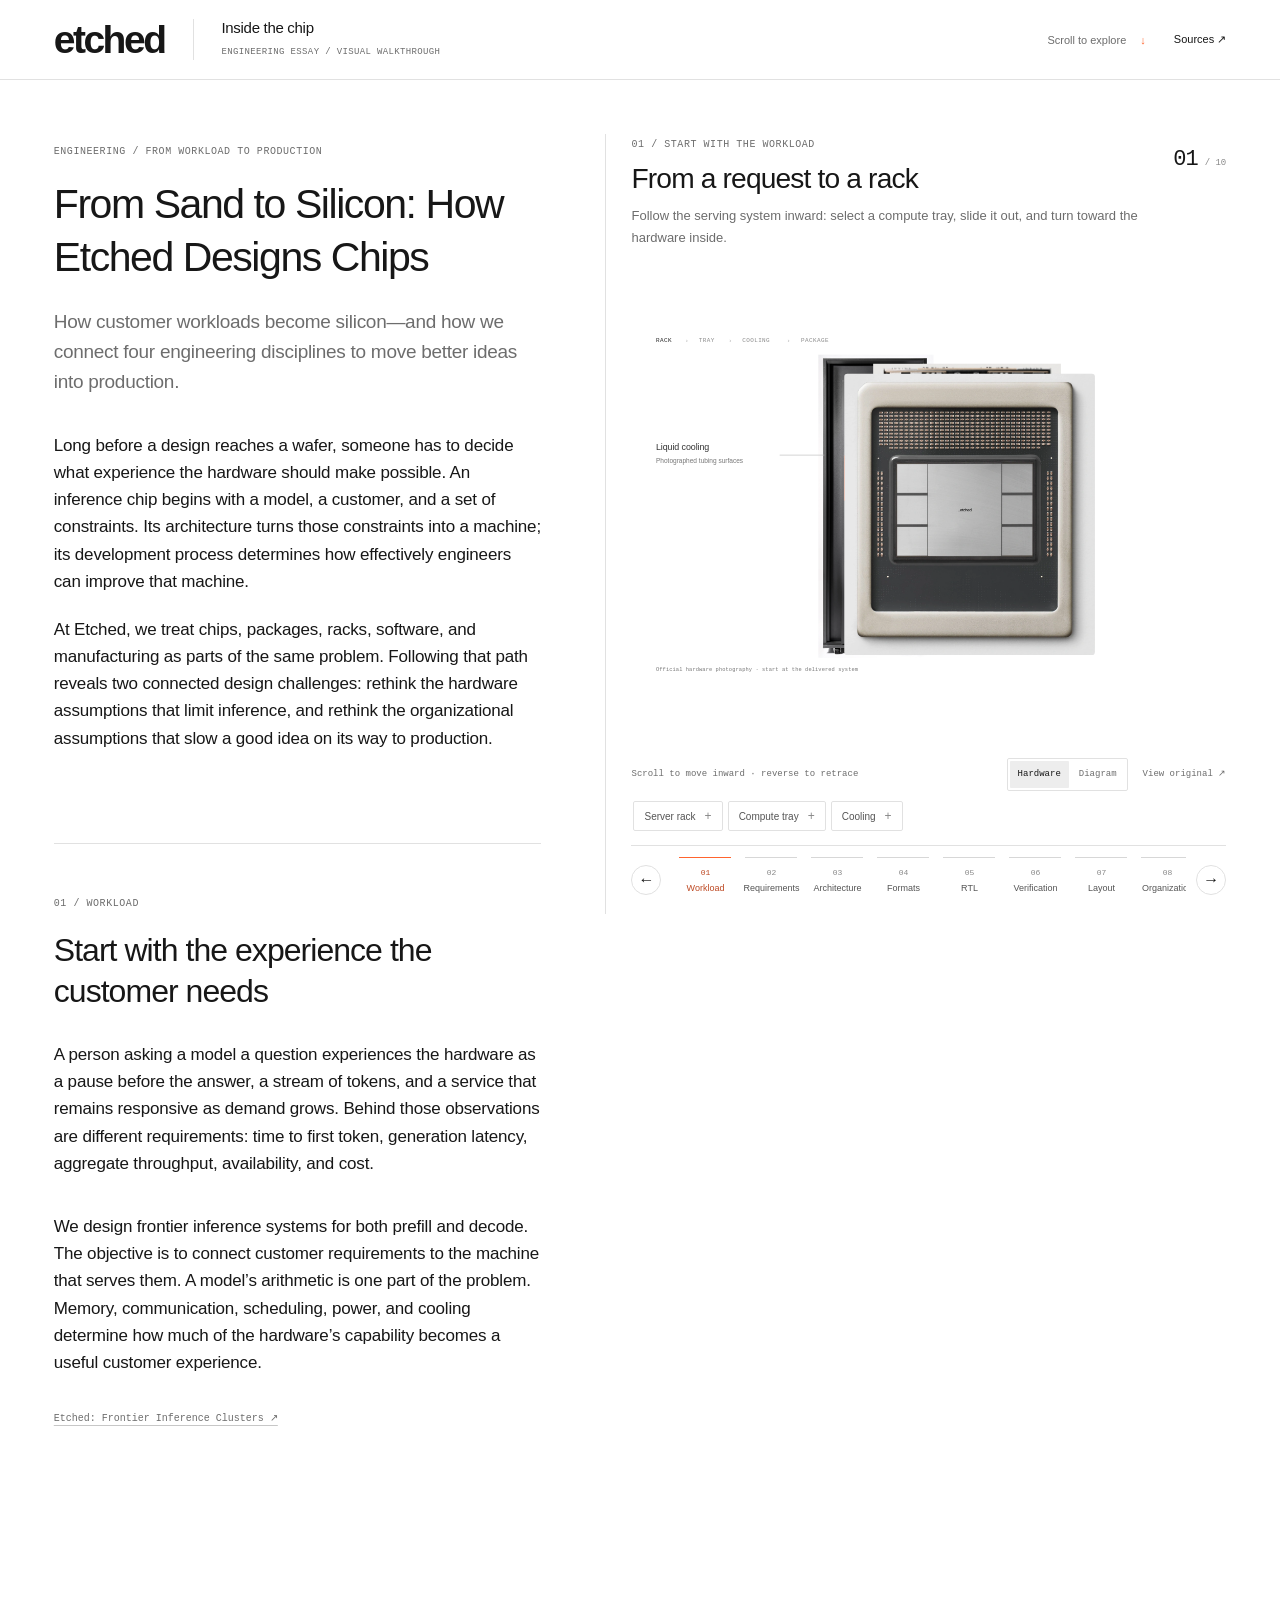
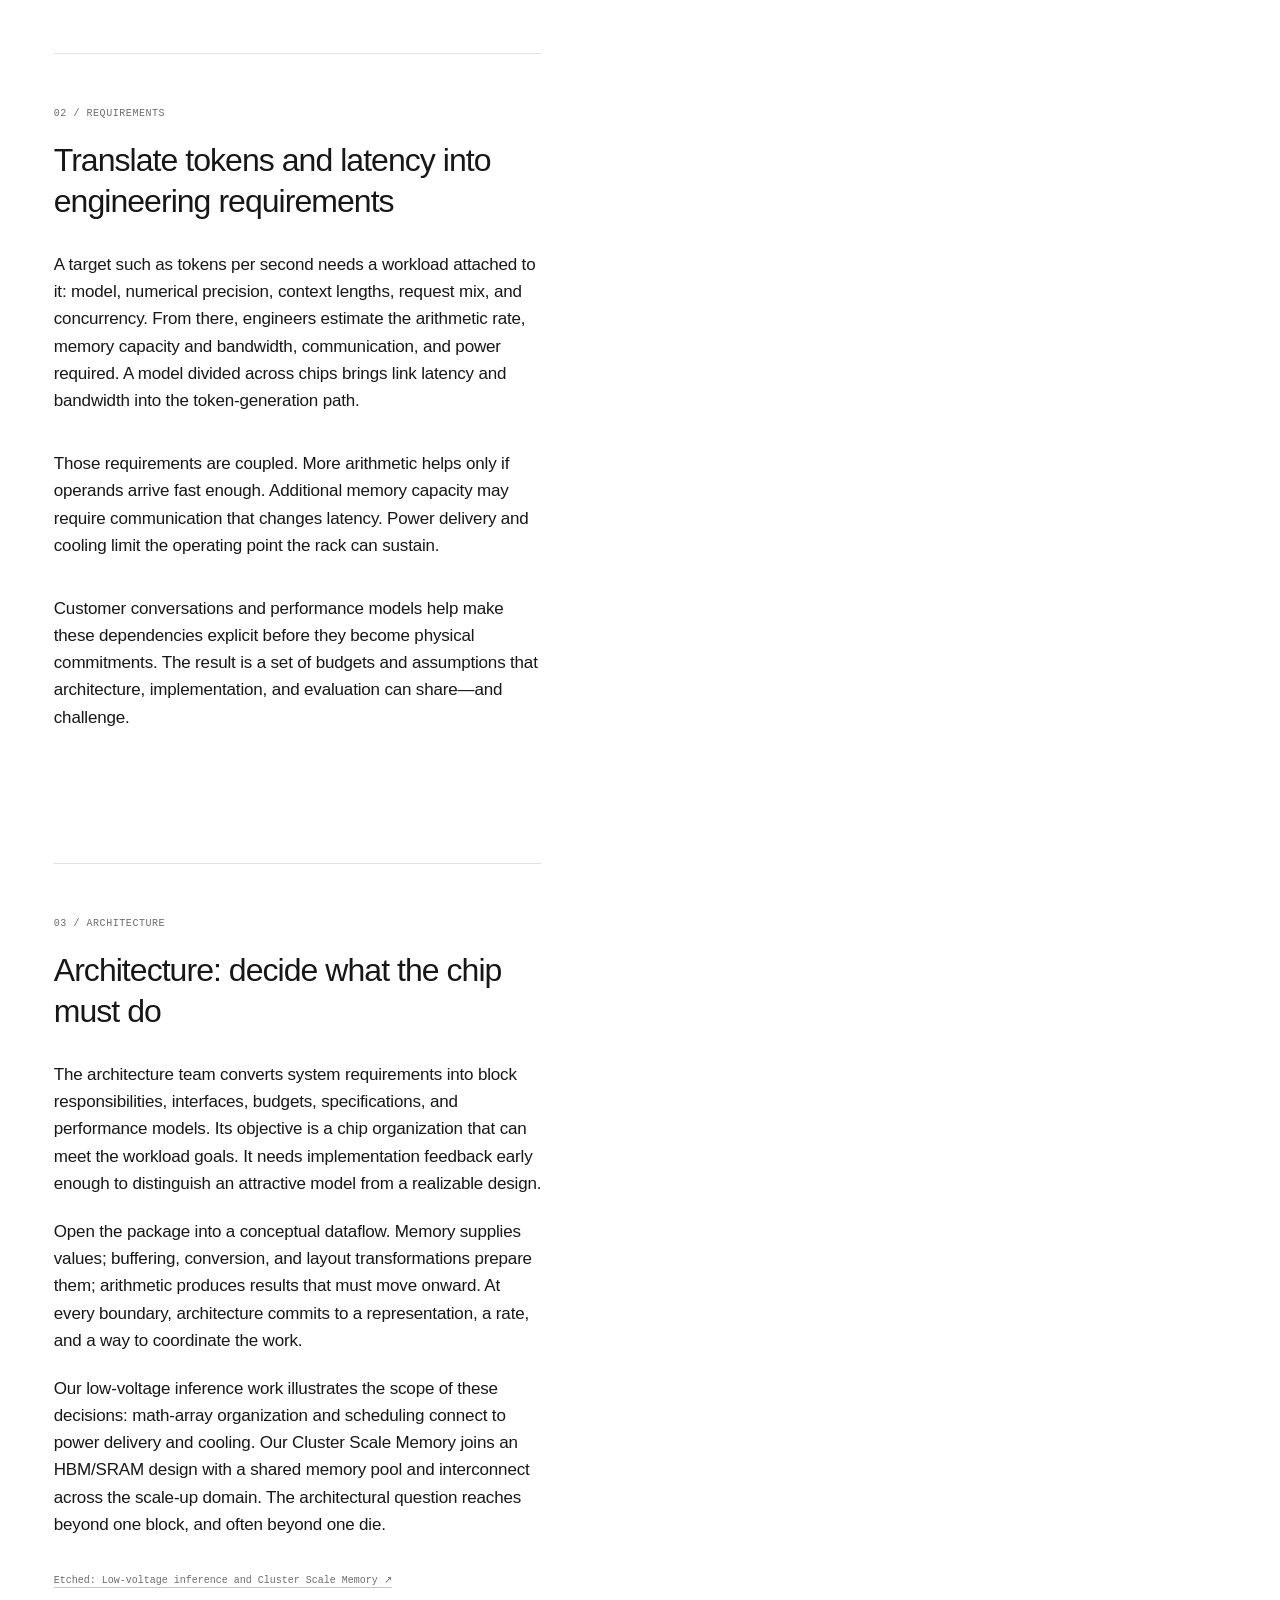
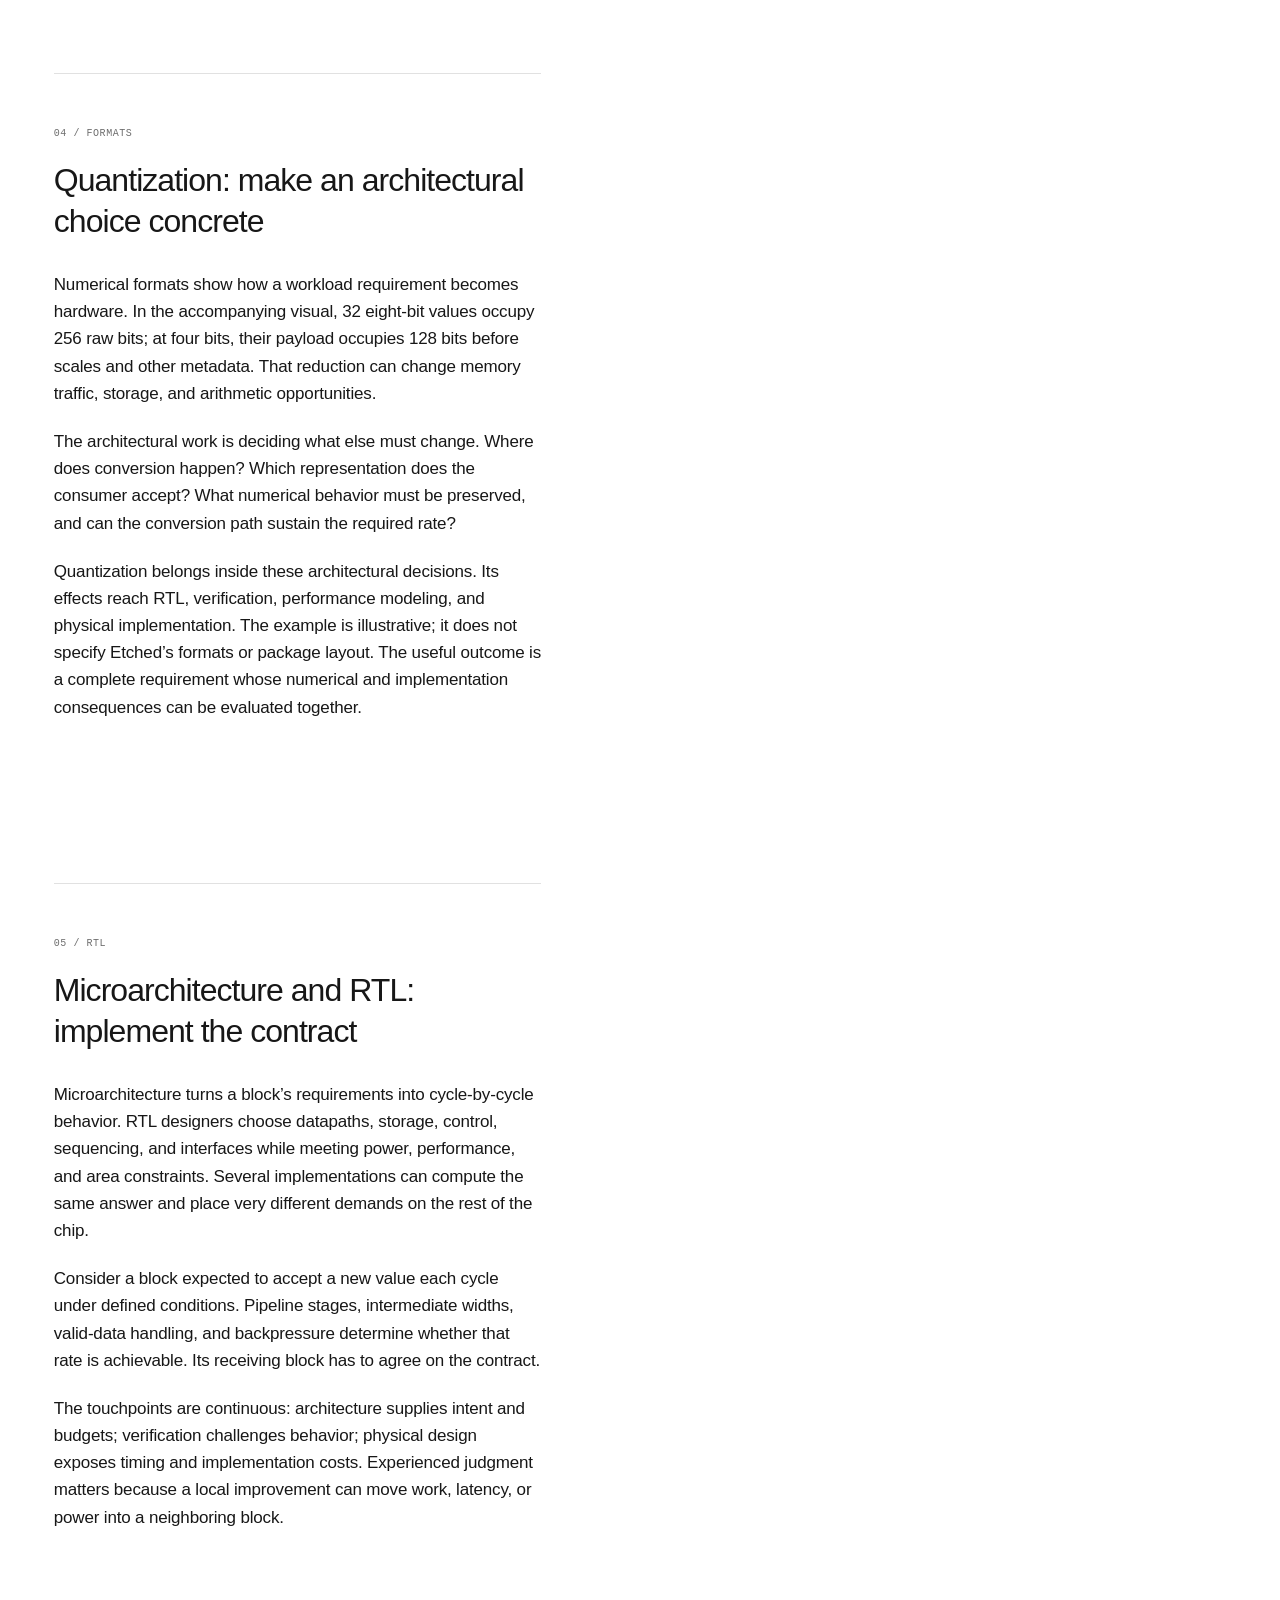
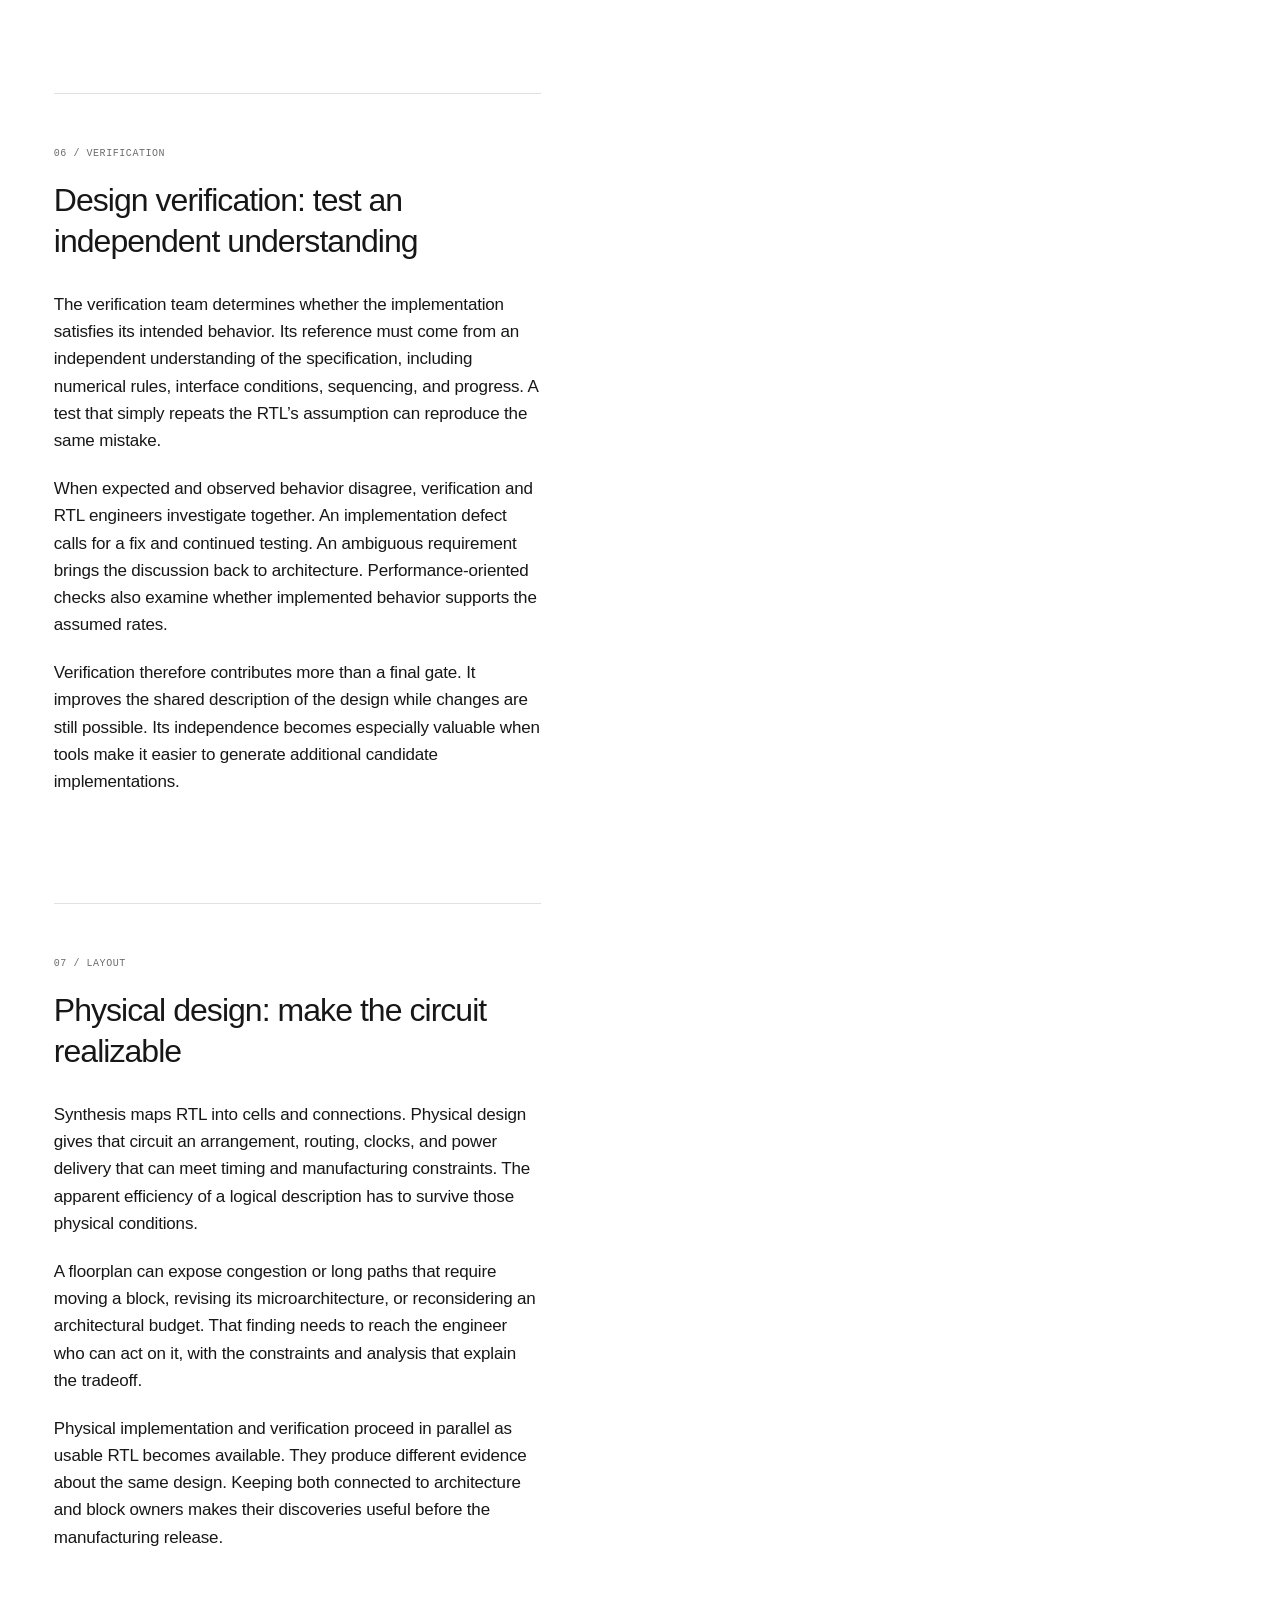
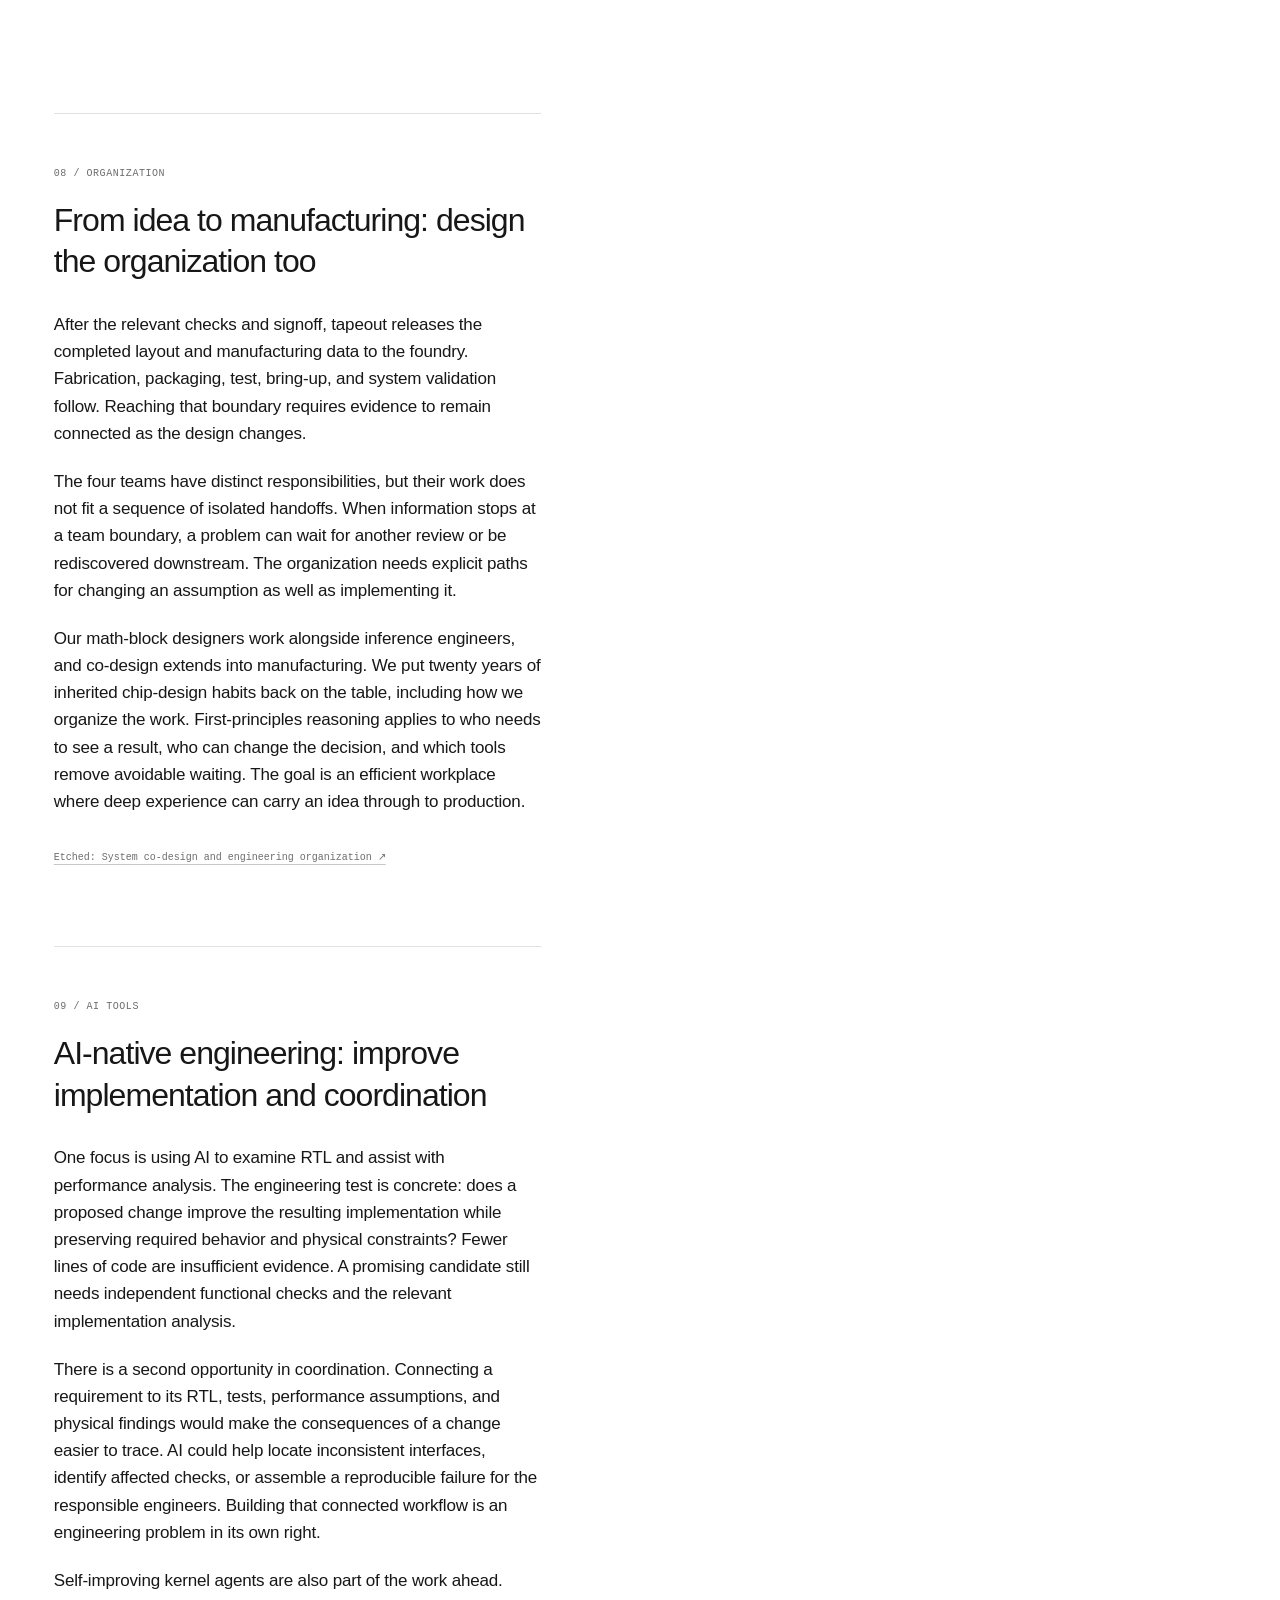
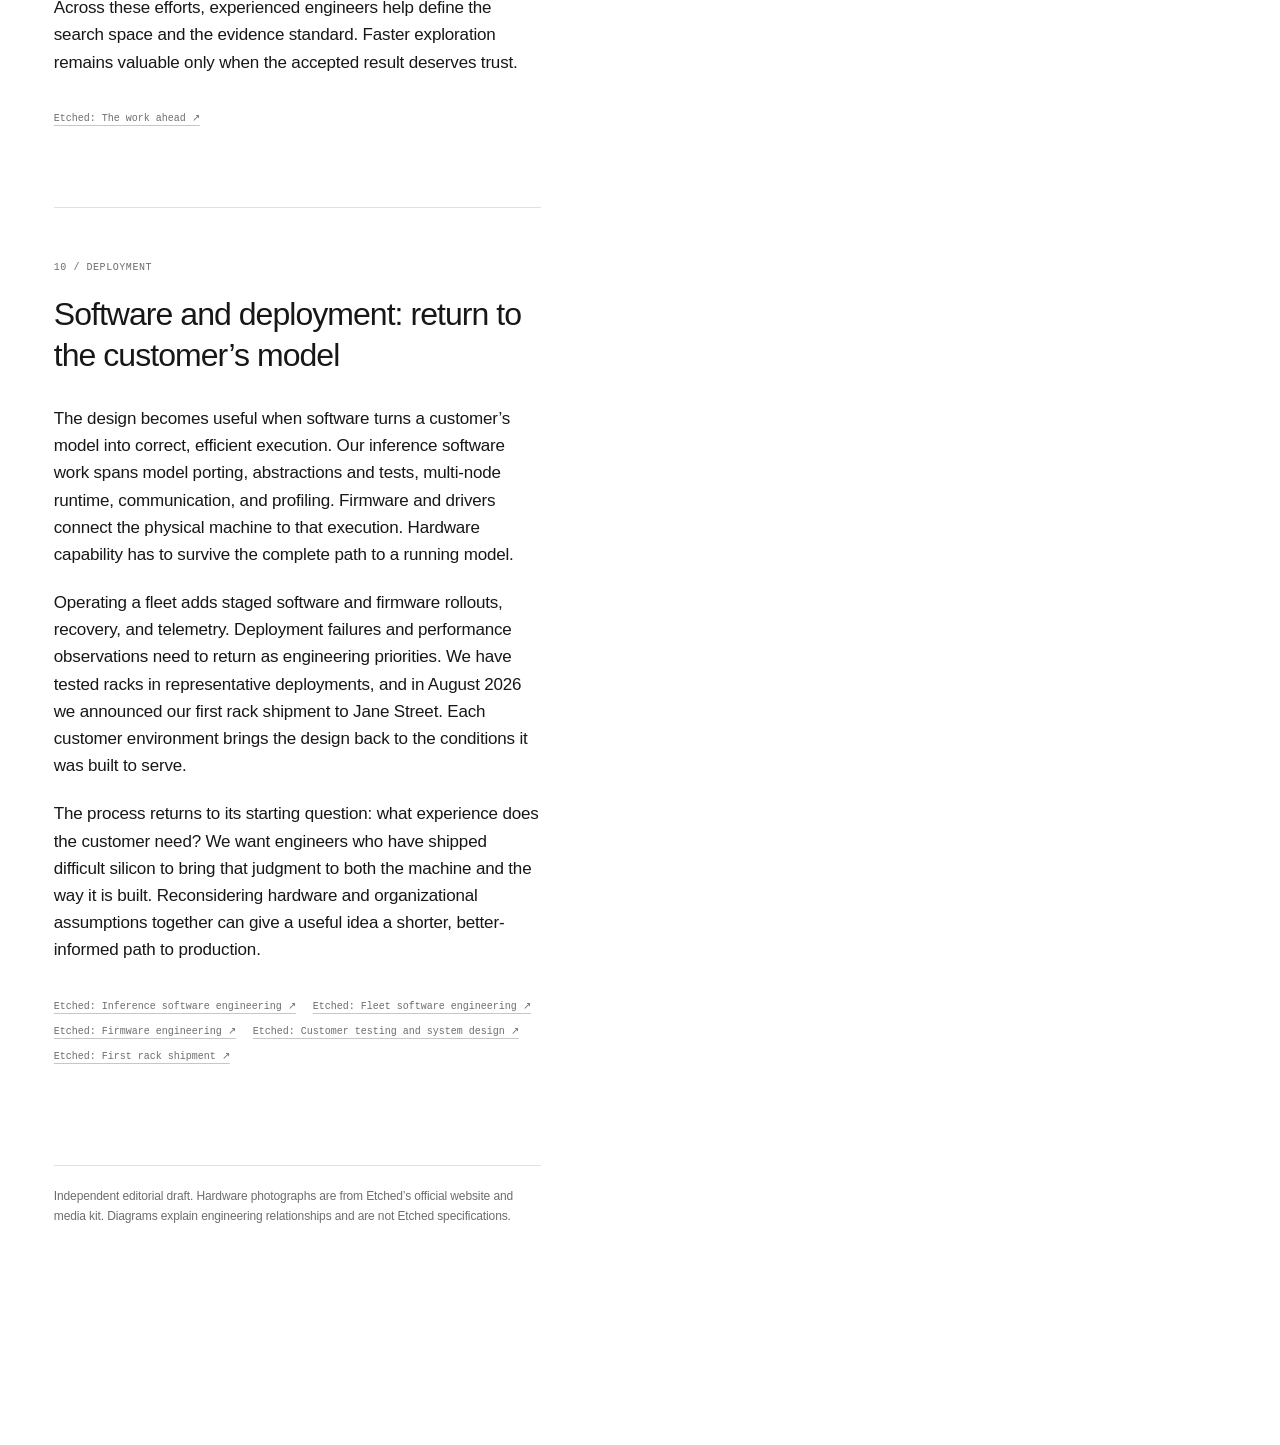
==== preview.html @ 6d656e2b "Launch From Sand to Silicon with larger hardware and a first-principles essay" ====
<!doctype html>
<html lang="en">
  <head>
    <meta charset="UTF-8" />
    <meta name="viewport" content="width=device-width, initial-scale=1" />
    <meta name="theme-color" content="#ffffff" />
    <meta name="description" content="From customer workloads to manufactured silicon and deployment: the engineering teams and AI-native organization behind Etched’s inference chips." />
    <title>From Sand to Silicon: How Etched Designs Chips</title>
    <link rel="canonical" href="https://howdymary.github.io/sand/" />
    <link rel="icon" href="data:image/svg+xml,%3Csvg xmlns='http://www.w3.org/2000/svg' viewBox='0 0 40 40'%3E%3Crect width='40' height='40' rx='8' fill='%23e95932'/%3E%3Cpath d='M10 13h20M10 20h14M10 27h20' stroke='%23fff' stroke-width='3'/%3E%3C/svg%3E" />
    <script>if ('scrollRestoration' in history) history.scrollRestoration = 'manual';</script>
    <style>
@layer reset, diagram, base, layout, components, responsive;
@layer reset {
  *, *::before, *::after { box-sizing:border-box; }
  body,h1,h2,h3,p,ol,dl,dd { margin:0; }
  button { font:inherit; color:inherit; cursor:pointer; -webkit-tap-highlight-color:transparent; }
  button:disabled { cursor:default; }
  [hidden] { display:none !important; }
}
@layer base {
  :root { --paper:#fff; --ink:#171717; --muted:#6d6d6d; --line:#e1e1e1; --orange:#ff642e; --header:80px; color-scheme:light; }
  html { scroll-behavior:smooth; scroll-padding-top:calc(var(--header) + 35px); }
  body { color:var(--ink); background:var(--paper); font-family:"Helvetica Neue",Helvetica,Arial,sans-serif; font-weight:400; -webkit-font-smoothing:antialiased; }
  a { color:inherit; text-underline-offset:4px; }
  :focus-visible { outline:2px solid var(--orange); outline-offset:4px; border-radius:2px; }
  .sr-only { position:absolute; width:1px; height:1px; padding:0; margin:-1px; overflow:hidden; clip:rect(0,0,0,0); white-space:nowrap; border:0; }
  .eyebrow { color:var(--muted); font:400 10px/1.6 ui-monospace,SFMono-Regular,Menlo,monospace; letter-spacing:.055em; text-transform:uppercase; }
  ::selection { background:#ffdfd3; }
}
@layer layout {
  .site-header { position:fixed; top:0; left:0; right:0; height:var(--header); z-index:50; display:flex; align-items:center; gap:29px; padding:0 4.2vw; border-bottom:1px solid var(--line); background:rgba(255,255,255,.98); }
  .wordmark { font-size:39px; font-weight:760; letter-spacing:-2.5px; line-height:1; text-decoration:none; }
  .wordmark span { color:var(--orange); }
  .site-title { padding-left:27px; border-left:1px solid var(--line); }
  .site-title h1 { font-size:15px; font-weight:400; letter-spacing:-.02em; margin-bottom:4px; }
  .site-title > span { color:var(--muted); font:9px/1.5 ui-monospace,SFMono-Regular,Menlo,monospace; letter-spacing:.04em; }
  .header-actions { margin-left:auto; display:flex; align-items:center; gap:28px; }
  .scroll-cue { color:var(--muted); font-size:11px; }
  .scroll-cue > span { color:var(--orange); margin-left:11px; }
  .journey-progress { position:fixed; left:0; right:0; top:calc(var(--header) - 1px); height:2px; z-index:55; pointer-events:none; }
  .journey-progress > span { display:block; height:100%; width:100%; transform:scaleX(0); transform-origin:left; background:var(--orange); }
  .essay-layout { display:grid; grid-template-columns:minmax(0,.88fr) minmax(0,1.12fr); align-items:start; gap:5vw; width:min(1600px,calc(100% - 8.4vw)); margin:calc(var(--header) + 54px) auto 0; }
  .essay-column { min-width:0; max-width:650px; padding-bottom:22vh; }
  .essay-intro { min-height:calc(85svh - var(--header)); padding:10px 0 70px; }
  .essay-title { font-size:41px; line-height:1.3; letter-spacing:-.035em; font-weight:400; margin:18px 0 22px; max-width:590px; }
  .essay-column p { font-size:17px; line-height:1.6; letter-spacing:-.01em; margin:0 0 21px; }
  .essay-intro p.essay-deck { color:var(--muted); font-size:19px; line-height:1.6; letter-spacing:-.015em; margin-bottom:34px; }
  .essay-section { min-height:90svh; padding:52px 0 80px; border-top:1px solid var(--line); scroll-margin-top:calc(var(--header) + 24px); }
  .essay-section h2 { font-size:32px; line-height:1.3; letter-spacing:-.03em; font-weight:400; margin:18px 0 28px; }
  .essay-section[data-essay-chapter="0"] p:not(:last-of-type), .essay-section[data-essay-chapter="1"] p:not(:last-of-type) { margin-bottom:clamp(24px,4svh,55px); }
  .essay-section p:last-of-type { margin-bottom:26px; }
  .essay-sources { display:flex; flex-wrap:wrap; align-items:center; gap:8px 17px; padding-top:8px; font:10px/1.7 ui-monospace,SFMono-Regular,Menlo,monospace; color:var(--muted); }
  .essay-sources a { text-decoration-color:#c7c7c7; }
  .essay-sources a:hover { color:var(--ink); }
  .visual-column { position:sticky; top:calc(var(--header) + 20px); align-self:start; min-width:0; height:calc(100svh - var(--header) - 40px); }
  .visual-explorer { position:relative; width:100%; height:100%; display:flex; flex-direction:column; min-height:0; border-left:1px solid var(--line); padding-left:25px; }
  .view-heading { flex:0 0 auto; padding:3px 0 0; display:flex; justify-content:space-between; align-items:flex-start; gap:20px; pointer-events:none; }
  .view-heading h2 { font-size:clamp(24px,2.2vw,32px); line-height:1.25; letter-spacing:-.03em; font-weight:400; margin:8px 0 9px; }
  .view-heading p { font-size:13px; line-height:1.7; color:var(--muted); max-width:520px; }
  .view-count { display:flex; align-items:baseline; gap:7px; padding-top:10px; font:9px ui-monospace,SFMono-Regular,Menlo,monospace; color:#8a8a8a; white-space:nowrap; }
  .view-count #view-number { font-size:22px; font-weight:400; color:var(--ink); letter-spacing:-.045em; }
  .visual-canvas-wrap { position:relative; flex:1 1 auto; min-height:0; padding-top:8px; }
  .scene-canvas { position:absolute; inset:7px 0 0; background:var(--paper) !important; }
  .scene-canvas > svg { display:block; height:100%; width:100%; }
  .scene-canvas .scene-topline,.scene-canvas .scene-footline { display:none; }
  .visual-toolbar { flex:0 0 auto; min-height:35px; display:flex; align-items:center; justify-content:space-between; flex-wrap:wrap; gap:6px 12px; padding:7px 0 0; color:var(--muted); font:9px/1.5 ui-monospace,SFMono-Regular,Menlo,monospace; }
  .visual-toolbar > span:first-child { flex:1 1 110px; }
  .toolbar-actions { display:flex; align-items:center; gap:15px; margin-left:auto; }
  .components-toggle { display:none; background:transparent; border:0; padding:4px 0; color:var(--muted); font:inherit; white-space:nowrap; }
  .concept-label { display:none; font-size:8px; letter-spacing:.04em; }
  .component-strip { flex:0 0 auto; display:flex; justify-content:flex-start; gap:5px; overflow-x:auto; padding:10px 2px 14px; scrollbar-width:thin; }
  .journey-footer { position:relative; flex:0 0 auto; height:69px; display:flex; align-items:center; gap:10px; border-top:1px solid var(--line); background:var(--paper); }
  .chapter-nav { display:flex; flex:1; overflow-x:auto; gap:0; padding:8px 1px; scrollbar-width:none; }
  .chapter-nav::-webkit-scrollbar { display:none; }
  .inspector { position:absolute; z-index:25; right:0; top:15px; width:min(280px,92%); max-height:calc(100% - 30px); overflow-y:auto; padding:19px 21px 24px; background:var(--paper); border:1px solid var(--line); border-radius:2px; box-shadow:0 12px 40px #0000000d; }
  .inspector-heading { display:flex; justify-content:space-between; align-items:flex-start; gap:12px; }
  .inspector h3 { font-size:24px; line-height:1.28; font-weight:400; letter-spacing:-.03em; margin:12px 0; }
  .inspector > p { color:#555; font-size:12px; line-height:1.8; }
  .inspector dl { margin-top:18px; }
  .inspector dt { color:var(--muted); font:400 9px/1.5 ui-monospace,SFMono-Regular,Menlo,monospace; text-transform:uppercase; letter-spacing:.05em; margin-top:14px; }
  .inspector dd { color:#555; font-size:11px; line-height:1.8; margin-top:5px; }
}
@layer components {
  .hardware-compact { display:none; }
  .skip-link { position:fixed; left:20px; top:-80px; z-index:100; padding:12px; background:var(--ink); color:white; }
  .skip-link:focus { top:12px; }
  .text-button { padding:8px 0; background:transparent; border:0; font-size:11px; }
  .photo-original { color:var(--muted); font:inherit; text-decoration:none; white-space:nowrap; }
  .photo-original:hover { color:var(--ink); text-decoration:underline; }
  .essay-column .essay-endnote { color:var(--muted); font-size:12px; line-height:1.7; margin-top:20px; padding-top:20px; border-top:1px solid var(--line); }
  .text-button:hover { color:var(--orange); }
  .motion-button,.fault-button { display:flex; align-items:center; gap:7px; background:transparent; border:0; padding:6px 0; font:inherit; }
  .motion-button { min-width:50px; }
  .motion-button:hover,.fault-button:hover { color:var(--orange); }
  .motion-button:disabled { opacity:.75; }
  .fault-button { color:#b44320; text-decoration:underline; text-underline-offset:4px; }
  .view-mode-switch { display:flex; align-items:stretch; padding:2px; gap:2px; border:1px solid var(--line); border-radius:2px; }
  .view-mode-switch button { min-height:27px; padding:4px 8px; color:var(--muted); border:0; border-radius:1px; background:transparent; font:inherit; white-space:nowrap; }
  .view-mode-switch button:hover { color:var(--ink); background:#f5f5f5; }
  .view-mode-switch button[aria-pressed=true] { color:var(--ink); background:#ededed; }
  .component-chip { flex:0 0 auto; background:transparent; border:1px solid var(--line); border-radius:2px; padding:7px 10px; font-size:10px; color:#555; display:flex; align-items:center; gap:9px; }
  .component-chip::after { content:'+'; color:#888; font-size:12px; }
  .component-chip:hover,.component-chip[aria-pressed=true] { border-color:var(--orange); color:#b44320; background:#fff7f3; }
  .view-arrow { display:grid; place-items:center; flex:0 0 29px; height:30px; background:transparent; border:1px solid var(--line); border-radius:50%; font-size:16px; line-height:1; }
  .view-arrow:disabled { opacity:.3; }
  .view-arrow:not(:disabled):hover { border-color:var(--orange); color:var(--orange); }
  .chapter-nav button { flex:1 0 66px; position:relative; padding:10px 3px 7px; min-height:48px; border:0; background:transparent; border-radius:2px; text-align:center; }
  .chapter-nav button::before { position:absolute; content:''; top:1px; left:7px; right:7px; height:1px; background:#d7d7d7; }
  .chapter-nav .nav-number { display:block; margin-bottom:6px; color:#888; font:8px/1 ui-monospace,SFMono-Regular,Menlo,monospace; }
  .chapter-nav .nav-label { display:block; color:#555; font-size:9px; line-height:1.3; white-space:nowrap; }
  .chapter-nav button[aria-current=step]::before { background:var(--orange); }
  .chapter-nav button[aria-current=step] .nav-number,.chapter-nav button[aria-current=step] .nav-label { color:#bd4822; }
  .chapter-nav button:hover { background:#f7f7f7; }
  .icon-button { background:transparent; border:0; width:30px; height:30px; padding:0; color:var(--muted); font-size:23px; line-height:1; }
  .component-tooltip { position:fixed; z-index:70; width:245px; padding:14px 16px; color:#fff; background:#202020; border:1px solid #333; border-radius:2px; box-shadow:0 5px 25px #00000012; pointer-events:none; }
  .component-tooltip strong { display:block; font-size:13px; font-weight:400; margin-bottom:6px; }
  .component-tooltip > span { display:block; font-size:11px; line-height:1.65; color:#ddd; }
  .component-tooltip small { display:block; margin-top:9px; font:8px/1.5 ui-monospace,SFMono-Regular,Menlo,monospace; text-transform:uppercase; color:#ffab8c; letter-spacing:.05em; }
  .sources-dialog { width:min(560px,calc(100vw - 32px)); max-height:80svh; padding:29px 31px; color:var(--ink); background:var(--paper); border:1px solid var(--line); border-radius:2px; }
  .sources-dialog::backdrop { background:#00000040; backdrop-filter:blur(4px); }
  .dialog-heading { display:flex; justify-content:space-between; gap:20px; }
  .dialog-heading h2 { font-size:29px; font-weight:400; letter-spacing:-.03em; margin:10px 0 18px; }
  .sources-dialog > p { color:var(--muted); font-size:14px; line-height:1.8; }
  .source-links { list-style:none; padding:20px 0 0; counter-reset:source; }
  .source-links li { counter-increment:source; border-bottom:1px solid var(--line); }
  .source-links a { display:flex; align-items:center; gap:14px; padding:13px 0; font-size:12px; line-height:1.7; text-decoration:none; }
  .source-links a::before { content:counter(source,decimal-leading-zero); color:var(--orange); font:9px ui-monospace,SFMono-Regular,Menlo,monospace; }
  .source-links a::after { content:'↗'; margin-left:auto; }
  .no-script { padding:20px; background:var(--paper); border:1px solid var(--line); text-align:center; }
}
@layer responsive {
  @media (min-width:1700px) { .essay-layout { gap:90px; } }
  @media (max-width:1100px) and (min-width:901px) { .essay-layout { gap:30px; } .visual-explorer { padding-left:18px; } .essay-title { font-size:37px; } .essay-column p { font-size:16px; } .toolbar-actions { gap:10px; } }
  @media (max-width:900px) {
    .hardware-wide { display:none; }
    .hardware-compact { display:block; }
    :root { --header:64px; --mobile-visual:48svh; }
    html { scroll-padding-top:calc(var(--header) + 24px); scroll-padding-bottom:calc(var(--mobile-visual) + env(safe-area-inset-bottom,0px) + 24px); }
    .site-header { padding:0 22px; gap:18px; }
    .wordmark { font-size:31px; }
    .site-title { padding-left:18px; }
    .site-title h1 { font-size:13px; margin-bottom:3px; }
    .site-title > span { font-size:7px; letter-spacing:.01em; }
    .header-actions { gap:0; }
    .scroll-cue { display:none; }
    .text-button { font-size:10px; }
    .essay-layout { display:flex; flex-direction:column; width:100%; margin:var(--header) auto 0; gap:0; }
    .visual-column { position:fixed; top:auto; bottom:0; left:0; right:0; z-index:30; width:100%; height:calc(var(--mobile-visual) + env(safe-area-inset-bottom,0px)); padding-bottom:env(safe-area-inset-bottom,0px); background:var(--paper); border-top:1px solid var(--line); }
    .visual-explorer { border-left:0; padding:6px 16px 0; }
    .view-heading { padding:0; gap:12px; }
    .view-heading .eyebrow { display:none; }
    .eyebrow { font-size:9px; }
    .view-heading h2 { font-size:16px; line-height:1.2; margin:0 0 3px; }
    .view-heading p { display:none; }
    .view-count { padding-top:2px; font-size:8px; gap:6px; }
    .view-count #view-number { font-size:15px; }
    .visual-canvas-wrap { padding-top:0; }
    .scene-canvas { inset:0 -4px; }
    .scene-canvas > svg { width:100%; height:100%; }
    .visual-toolbar { min-height:25px; font-size:8px; gap:5px; padding-top:0; }
    .visual-toolbar > span:first-child { display:none; }
    .toolbar-actions { gap:10px; width:100%; justify-content:flex-end; }
    .components-toggle { display:block; margin-right:auto; }
    .view-mode-switch button { min-height:23px; padding:3px 7px; }
    .component-strip { display:none; padding:4px 1px 6px; }
    .components-open .component-strip { display:flex; }
    .component-chip { min-height:25px; padding:4px 8px; font-size:9px; }
    .journey-footer { height:30px; gap:8px; }
    .view-arrow { flex-basis:27px; height:28px; font-size:15px; }
    .chapter-nav { padding:5px 1px; }
    .chapter-nav button { flex:1 0 70px; min-height:24px; padding:4px 2px; }
    .chapter-nav .nav-label { font-size:8px; }
    .chapter-nav .nav-number { display:none; }
    .essay-column { max-width:680px; width:100%; margin:auto; padding:36px 28px calc(var(--mobile-visual) + env(safe-area-inset-bottom,0px) + 70px); }
    .essay-intro { min-height:58svh; padding:0 0 52px; }
    .essay-title { font-size:36px; line-height:1.25; margin:16px 0 22px; }
    .essay-intro p.essay-deck { font-size:18px; margin-bottom:28px; }
    .essay-column p { font-size:16px; line-height:1.7; }
    .essay-section { min-height:58svh; padding:39px 0 50px; scroll-margin-top:calc(var(--header) + 24px); }
    .essay-section h2 { font-size:29px; margin:14px 0 23px; }
    .inspector { top:0; right:0; width:min(280px,100%); max-height:100%; padding:13px 17px 18px; box-shadow:0 5px 25px #00000016; }
    .inspector h3 { font-size:20px; margin:8px 0; }
    .inspector > p { font-size:11px; line-height:1.7; }
    .inspector dl { display:grid; grid-template-columns:52px 1fr; gap:7px 11px; margin-top:12px; }
    .inspector dt,.inspector dd { margin:0; }
    .inspector dd { font-size:10px; }
    .component-tooltip { display:none !important; }
  }
  @media (max-width:420px) {
    .site-header { padding:0 16px; gap:14px; }
    .site-title { padding-left:14px; }
    .site-title > span { display:none; }
    .site-title h1 { margin:0; font-size:12px; }
    .visual-explorer { padding-left:16px; padding-right:16px; }
    .visual-toolbar > span:first-child { flex-basis:95px; font-size:7px; }
    .toolbar-actions { gap:7px; }
    .essay-column { padding-left:22px; padding-right:22px; }
    .essay-title { font-size:33px; }
    .essay-section h2 { font-size:27px; }
  }
  @media (max-height:650px) and (min-width:901px) {
    .essay-layout { margin-top:calc(var(--header) + 24px); }
    .view-heading h2 { font-size:24px; margin:5px 0; }
    .view-heading p { font-size:11px; }
    .component-strip { padding:5px 0 8px; }
    .component-chip { font-size:9px; padding:5px 8px; }
    .journey-footer { height:58px; }
    :root { --header:65px; }
  }
  @media (max-height:600px) and (max-width:900px) {
    :root { --mobile-visual:46svh; }
    .visual-explorer { padding-top:6px; }
    .view-heading { position:absolute; top:6px; left:16px; right:16px; z-index:2; }
    .view-heading h2 { font-size:16px; margin:0; }
    .view-heading .eyebrow { display:none; }
    .view-count { padding-top:0; }
    .view-count #view-number { font-size:16px; }
    .component-strip { padding:2px 1px 4px; }
    .component-chip { min-height:23px; padding:3px 7px; font-size:8px; }
    .journey-footer { height:30px; }
    .view-arrow { height:24px; flex-basis:24px; }
    .chapter-nav button { min-height:24px; padding:4px 2px; }
    .chapter-nav .nav-number { display:none; }
    .visual-toolbar { min-height:25px; }
    .visual-toolbar > span:first-child { display:none; }
  }
  @media (prefers-reduced-motion:reduce) { html { scroll-behavior:auto; } *,*::before,*::after { animation-duration:.001ms !important; animation-iteration-count:1 !important; transition-duration:.001ms !important; } }
}

@layer diagram {
.scene-host { width: 100%; position: relative; overflow: hidden; background: #ffffff; isolation: isolate; }
.etched-scene { display: block; width: 100%; height: 100%; max-height: 100%; font-family: var(--font-sans, 'Helvetica Neue', Helvetica, Arial, sans-serif); color: #272727; -webkit-tap-highlight-color: transparent; }
.etched-scene text { fill: #272727; user-select: none; }
.scene-layer { opacity: 0; pointer-events: none; transform: translateY(10px) scale(.975); transform-origin: 50% 50%; transition: opacity 420ms ease, transform 650ms cubic-bezier(.22,.65,.25,1); }
.scene-layer.is-active { opacity: 1; pointer-events: auto; transform: translateY(0) scale(1); }
.scene-layer.is-leaving { transform: scale(1.12); }
.scene-layer.is-arriving { animation: scene-arrive-in 650ms cubic-bezier(.22,.65,.25,1) both; }
.scene-zooming-out .scene-layer.is-leaving { transform: scale(.9); }
.scene-zooming-out .scene-layer.is-arriving { animation-name: scene-arrive-out; }
.scene-camera { transform: translateY(var(--scene-pan, 0px)) scale(var(--scene-zoom, 1)); transform-origin: 50% 50%; transition: transform 90ms linear; }
.scene-mono { font-family: var(--font-mono, 'IBM Plex Mono', 'SFMono-Regular', Consolas, monospace); letter-spacing: .045em; }
.scene-eyebrow { font-size: 15px; fill: #6e6e6e !important; font-weight: 500; letter-spacing: .12em; }
.scene-subtitle { font-size: 23px; font-weight: 450; letter-spacing: -.025em; }
.scene-caption { font-size: 11px; fill: #777777 !important; letter-spacing: .04em; }
.scene-footline .scene-caption { font-size: 10.3px; }
.scene-large-label { font-size: 23px; font-weight: 500; letter-spacing: -.035em; }
.scene-body-label { font-size: 17px; fill: #6b6b6b !important; letter-spacing: -.015em; }
.scene-block-label { font-size: 15px; font-weight: 550; letter-spacing: .025em; }
.scene-label { font-size: 20px; }
.scene-muted { fill: #707070 !important; font-size: 14px; }
.scene-accent-label { fill: #d65430 !important; font-size: 14px; font-weight: 600; }
.scene-hairline, .scene-corner { fill: none; stroke: #cacaca; stroke-width: 1; }
.scene-ground { fill: #dedede; opacity: .55; }
.scene-component { cursor: pointer; outline: none; }
.scene-component > rect, .scene-component > path, .scene-component > circle, .scene-component > g { transition: filter 180ms ease, stroke 180ms ease, fill 180ms ease; }
.scene-component.is-hovered, .scene-component:focus-visible { filter: drop-shadow(0 0 7px rgb(233 89 50 / .2)); }
.scene-component:focus-visible > rect:first-child, .scene-component:focus-visible > path:first-child, .scene-component:focus-visible > circle:first-child { stroke: #d34d28; stroke-width: 3; stroke-dasharray: 5 4; }
.scene-component.is-selected { filter: drop-shadow(0 0 6px rgb(233 89 50 / .24)); }
.scene-component.is-selected .scene-inspect-dot { fill: #ff642e; stroke: #ff642e; }
.scene-component.is-selected .scene-inspect-plus { stroke: #fff; }
.scene-inspect-dot { fill: #ffffff; stroke: #979797; stroke-width: 1.3; }
.scene-inspect-plus { fill: none; stroke: #6e6e6e; stroke-width: 1.4; }
.scene-wire { fill: none; stroke: #999999; stroke-width: 2; }
.scene-flow { fill: none; stroke: #ff642e; stroke-width: 2.3; stroke-dasharray: 5 7; stroke-linecap: round; }
.scene-particle { fill: #ff642e; stroke: #ffffff; stroke-width: 1.5; opacity: 0; }
.scene-is-playing .scene-layer.is-active .scene-particle { opacity: 1; }
.scene-is-playing .scene-flow { animation: scene-dash 1.6s linear infinite; }
.scene-arrow { fill: none; stroke: #ff642e; stroke-width: 2.3; }
.scene-callout { fill: none; stroke: #acacac; stroke-width: 1.2; }
.scene-tag { fill: #eaeaea; stroke: #c9c9c9; stroke-width: .8; }
.scene-tag-label { fill: #636363 !important; font-size: 12px; }
.scene-node { fill: #ff642e; }
.scene-accent-fill { fill: #ff642e; }
.scene-sage-fill { fill: #8f8f8f; }
.scene-cell { fill: #bcbcbc; stroke: #979797; stroke-width: .7; }
.scene-cell-accent { fill: #d1b29b; }
.scene-rack-frame { fill: #d3d3d3; stroke: #808080; stroke-width: 1.5; }
.scene-rack-face { fill: #bcbcbc; stroke: #848484; stroke-width: .8; }
.scene-rack-side { fill: #9f9f9f; stroke: #808080; stroke-width: 1.5; }
.scene-rack-top { fill: #e2e2e2; stroke: #959595; stroke-width: 1.5; }
.scene-rack-blade { fill: #e9e9e9; stroke: #909090; stroke-width: .8; }
.scene-rack-header { fill: #c9c9c9; stroke: #919191; stroke-width: .8; }
.scene-rack-small { font-size: 10px; fill: #616161 !important; }
.scene-rack-seam { fill: none; stroke: #bdbdbd; stroke-width: 1; }
.scene-vent { fill: #b0b0b0; }
.scene-blade-port { fill: #c3c3c3; stroke: #999999; stroke-width: .8; }
.scene-status { fill: #ff642e; }
.scene-fan-ring { fill: #c9c9c9; stroke: #989898; stroke-width: 1; }
.scene-fan-spokes { stroke: #989898; stroke-width: 1.2; }
.scene-rack-screw { fill: #818181; }
.scene-rack-foot { fill: #848484; }
.scene-quiet-rack { opacity: .44; }
.scene-cooling-pipe { fill: none; stroke: #a0a0a0; stroke-width: 7; stroke-linecap: round; }
.scene-cooling-branch { fill: none; stroke: #afafaf; stroke-width: 4; }
.scene-cooling-manifold { fill: none; stroke: #bababa; stroke-width: 9; stroke-linecap: round; }
.scene-substrate { fill: #d9d9d9; stroke: #949494; stroke-width: 1.5; }
.scene-substrate-top { fill: #e9e9e9; stroke: #a1a1a1; stroke-width: 1.3; }
.scene-substrate-side { fill: #bfbfbf; stroke: #949494; stroke-width: 1.4; }
.scene-package-pad { fill: #a7a7a7; }
.scene-package-trace { fill: none; stroke: #a6a6a6; stroke-width: 1.5; stroke-dasharray: 3 3; }
.scene-hbm-top { fill: #e2e2e2; stroke: #868686; stroke-width: .7; }
.scene-hbm-front { fill: #b7b7b7; stroke: #868686; stroke-width: .7; }
.scene-hbm-side { fill: #9c9c9c; stroke: #868686; stroke-width: .7; }
.scene-hbm-label { fill: #626262 !important; font-size: 13px; font-weight: 600; letter-spacing: .05em; }
.scene-die-rim { fill: #aaaaaa; stroke: #858585; stroke-width: 1; }
.scene-die { fill: #e1e1e1; stroke: #838383; stroke-width: 1.2; }
.scene-compute-mini { fill: #df9a77; stroke: #c65e37; stroke-width: 1.2; opacity: .92; }
.scene-die-label { font-size: 15px; font-weight: 600; fill: #713d29 !important; }
.scene-die-route { fill: none; stroke: #949494; stroke-width: 2; }
.scene-chip-boundary { fill: #ececec; fill-opacity: .85; stroke: #a1a1a1; stroke-width: 1.4; }
.scene-compute { fill: #edb89b; stroke: #cf7650; stroke-width: 1.4; }
.scene-compute-cell { fill: #e4a37d; stroke: #c7835d; stroke-width: .9; }
.scene-memory-block { fill: #d1d1d1; stroke: #969696; stroke-width: 1.3; }
.scene-memory-layer { fill: #dedede; stroke: #aaaaaa; stroke-width: 1; }
.scene-storage { fill: #dfdfdf; stroke: #a1a1a1; stroke-width: 1.3; }
.scene-storage-cell { fill: #bfbfbf; stroke: #9f9f9f; stroke-width: .8; }
.scene-control { fill: #e3e3e3; stroke: #a6a6a6; stroke-width: 1.3; }
.scene-conversion { fill: #e9decd; stroke: #baa88b; stroke-width: 1.3; }
.scene-interface { fill: #dcdcdc; stroke: #a5a5a5; stroke-width: 1.3; }
.scene-bus { fill: none; stroke: #9e9e9e; stroke-width: 5; }
.scene-format-card { fill: #ededed; stroke: #b4b4b4; stroke-width: 1.2; }
.scene-format-output { fill: #f0e1d3; stroke: #d5ad8f; }
.scene-number-cell { fill: #dfdfdf; stroke: #c4c4c4; stroke-width: .7; }
.scene-format-output .scene-number-cell { fill: #ecd0b9; stroke: #d5b195; }
.scene-number-hot { fill: #c9c9c9; }
.scene-format-output .scene-number-hot { fill: #e2af8a; }
.scene-number { font-size: 12px; letter-spacing: -.06em; fill: #5f5f5f !important; }
.scene-format-output .scene-number { fill: #85533a !important; }
.scene-format-total { font-size: 14px; }
.scene-bracket { fill: none; stroke: #b0b0b0; stroke-width: 1.2; }
.scene-datapath-block { fill: #e2e2e2; stroke: #a3a3a3; stroke-width: 1.5; }
.scene-math-block { fill: #edb89b; stroke: #cf7650; }
.scene-operation-symbol { font-size: 49px; font-weight: 400; fill: #5f5f5f !important; }
.scene-math-block ~ text.scene-operation-symbol { fill: #9c4e2b !important; }
.scene-datapath-small { font-size: 14px; fill: #6e6e6e !important; }
.scene-clock-wire { fill: none; stroke: #a2a2a2; stroke-width: 1.2; stroke-dasharray: 3 4; }
.scene-clock-wave { fill: none; stroke: #939393; stroke-width: 1.8; }
.scene-testbench-boundary { fill: #ebebeb; fill-opacity: .62; stroke: #b1b1b1; stroke-width: 1.2; stroke-dasharray: 7 5; }
.scene-test-source { fill: #dfdfdf; stroke: #a8a8a8; stroke-width: 1.3; }
.scene-reference { fill: #e2e2e2; stroke: #a2a2a2; stroke-width: 1.3; }
.scene-comparator { fill: #e9e4d5; stroke: #b6ab8f; stroke-width: 1.5; }
.scene-compare-symbol { font-size: 48px; fill: #6e6e6e !important; }
.scene-dv-fault { opacity: 0; transition: opacity 200ms; pointer-events: none; }
.scene-dv-pass { opacity: 1; transition: opacity 200ms; }
.scene-has-fault .scene-dv-fault { opacity: 1; }
.scene-has-fault .scene-dv-pass { opacity: 0; }
.scene-has-fault .scene-comparator { stroke: #d65d35; fill: #f0d4c2; }
.scene-has-fault .scene-compare-symbol { fill: #bf4c28 !important; }
.scene-feedback-wire { fill: none; stroke: #df784e; stroke-width: 1.7; stroke-dasharray: 4 4; }
.scene-placed-cell { fill: #cbcbcb; stroke: #adadad; stroke-width: .6; }
.scene-placed-cell-dark { fill: #b1b1b1; }
.scene-compute-physical { fill: #e8b091; stroke: #c88661; stroke-width: 1; }
.scene-physical-math-cell { fill: #dc9b74; stroke: #c78660; stroke-width: .6; }
.scene-layout-route { fill: none; stroke: #8f8f8f; stroke-width: 1.6; stroke-linejoin: round; }
.scene-route-1 { stroke: #ab8963; }
.scene-route-2 { stroke: #a5a5a5; stroke-width: 2.2; }
.scene-congestion { fill: #ff642e; fill-opacity: .08; stroke: #d9784f; stroke-width: 1.2; stroke-dasharray: 3 4; }
.scene-clock-tree { fill: none; stroke: #8e8e8e; stroke-width: 2.6; }
.scene-clock-root { fill: #8b8b8b; }
.scene-power-grid { fill: none; stroke: #b1b1b1; stroke-width: .7; opacity: .65; pointer-events: stroke; }
.scene-layout-sheet { fill: #eaeaea; stroke: #a8a8a8; stroke-width: 1.2; }
.scene-sheet-layout { fill: #cdcdcd; stroke: #999999; stroke-width: 1; }
.scene-sheet-cell { fill: #b2b2b2; stroke: #939393; stroke-width: .6; }
.scene-wafer { stroke: #a1a1a1; stroke-width: 1.5; }
.scene-wafer-inner { fill: none; stroke: #ababab; stroke-width: .8; }
.scene-wafer-die { fill: #c6c6c6; fill-opacity: .65; stroke: #8b8b8b; stroke-width: .6; }
.scene-wafer-die-highlight { fill: #dcaa83; stroke: #b67d52; }
.scene-wafer-notch { fill: #ffffff; stroke: #a1a1a1; stroke-width: 1; }
.scene-ai-ring { fill: none; stroke: #d3a98e; stroke-width: 1.3; stroke-dasharray: 2 7; }
.scene-ai-core { fill: #f1d6c3; stroke: #d18d64; stroke-width: 1.3; }
@keyframes scene-dash { to { stroke-dashoffset: -24; } }
@keyframes scene-arrive-in { from { opacity: 0; transform: scale(.86); } to { opacity: 1; transform: scale(1); } }
@keyframes scene-arrive-out { from { opacity: 0; transform: scale(1.12); } to { opacity: 1; transform: scale(1); } }
@media (prefers-reduced-motion: reduce) {
  .scene-layer, .scene-camera, .scene-component > rect, .scene-component > path, .scene-component > circle, .scene-component > g { transition: none; }
  .scene-is-playing .scene-flow { animation: none; }
  .scene-particle { display: none; }
  .scene-layer.is-arriving { animation: none; }
}
.scene-reduced-motion .scene-layer, .scene-reduced-motion .scene-camera { transition: none; }
.scene-reduced-motion .scene-flow { animation: none; }
.scene-reduced-motion .scene-layer.is-arriving { animation: none; }


.scene-presentation[aria-hidden="true"] { display: none; }
.scene-hardware-image { pointer-events: none; }
.scene-hardware-label { font-size: 17px; fill: #4d4d4d !important; font-weight: 400; }
.scene-hardware-caption { font-size: 12px; fill: #656565 !important; }
.scene-corner { display: none; }
}

@layer diagram {
  .teardown-stage { pointer-events:none; font-family:"Helvetica Neue",Helvetica,Arial,sans-serif; }
  .teardown-paper { fill:#fff; }
  .teardown-stage .teardown-breadcrumb text { fill:#8a8a8a; font:10px ui-monospace,SFMono-Regular,Menlo,monospace; letter-spacing:.07em; }
  .teardown-stage .teardown-breadcrumb text[data-active="true"] { fill:#252525; }
  .teardown-stage .teardown-breadcrumb .teardown-separator { fill:#aaa; }
  .teardown-bay { fill:#ff642e; fill-opacity:.09; stroke:#ff642e; stroke-width:2; vector-effect:non-scaling-stroke; }
  .teardown-rails { fill:none; stroke:#b2b2b2; stroke-width:1.3; stroke-dasharray:4 6; }
  .teardown-compact-detail { display:none; }
  .teardown-detail-link { fill:none; stroke:#aaa; stroke-width:1; }
  .teardown-detail-frame { fill:none; stroke:#ff642e; stroke-width:1; vector-effect:non-scaling-stroke; }
  .teardown-stage[data-compact="true"] .teardown-compact-detail { display:inline; }
  .teardown-stage[data-compact="true"] .teardown-breadcrumb,
  .teardown-stage[data-compact="true"] .teardown-annotation,
  .teardown-stage[data-compact="true"] .teardown-caption { display:none; }
  .teardown-carrier rect { fill:#fafafa; fill-opacity:.5; stroke:#aaa; stroke-width:3; }
  .teardown-carrier path { fill:none; stroke:#b9b9b9; stroke-width:2; stroke-dasharray:9 10; }
  .teardown-annotation path { fill:none; stroke:#b5b5b5; stroke-width:1; }
  .teardown-stage .teardown-annotation text { fill:#333; font-size:15px; font-weight:400; letter-spacing:-.01em; }
  .teardown-stage .teardown-annotation text.teardown-annotation-secondary { fill:#777; font-size:11px; letter-spacing:0; }
  .teardown-stage .teardown-caption { fill:#777; font:9px ui-monospace,SFMono-Regular,Menlo,monospace; letter-spacing:.02em; }
  [data-teardown-stage] image { image-rendering:auto; }
  @media (prefers-reduced-motion:reduce) { .teardown-stage, .teardown-stage * { transition:none !important; animation:none !important; } }
}

</style>
<script type="module">
const embeddedHardware = {"etched-chip.webp":"[data-uri]","etched-rack-detail.webp":"[data-uri]","etched-rack.webp":"[data-uri]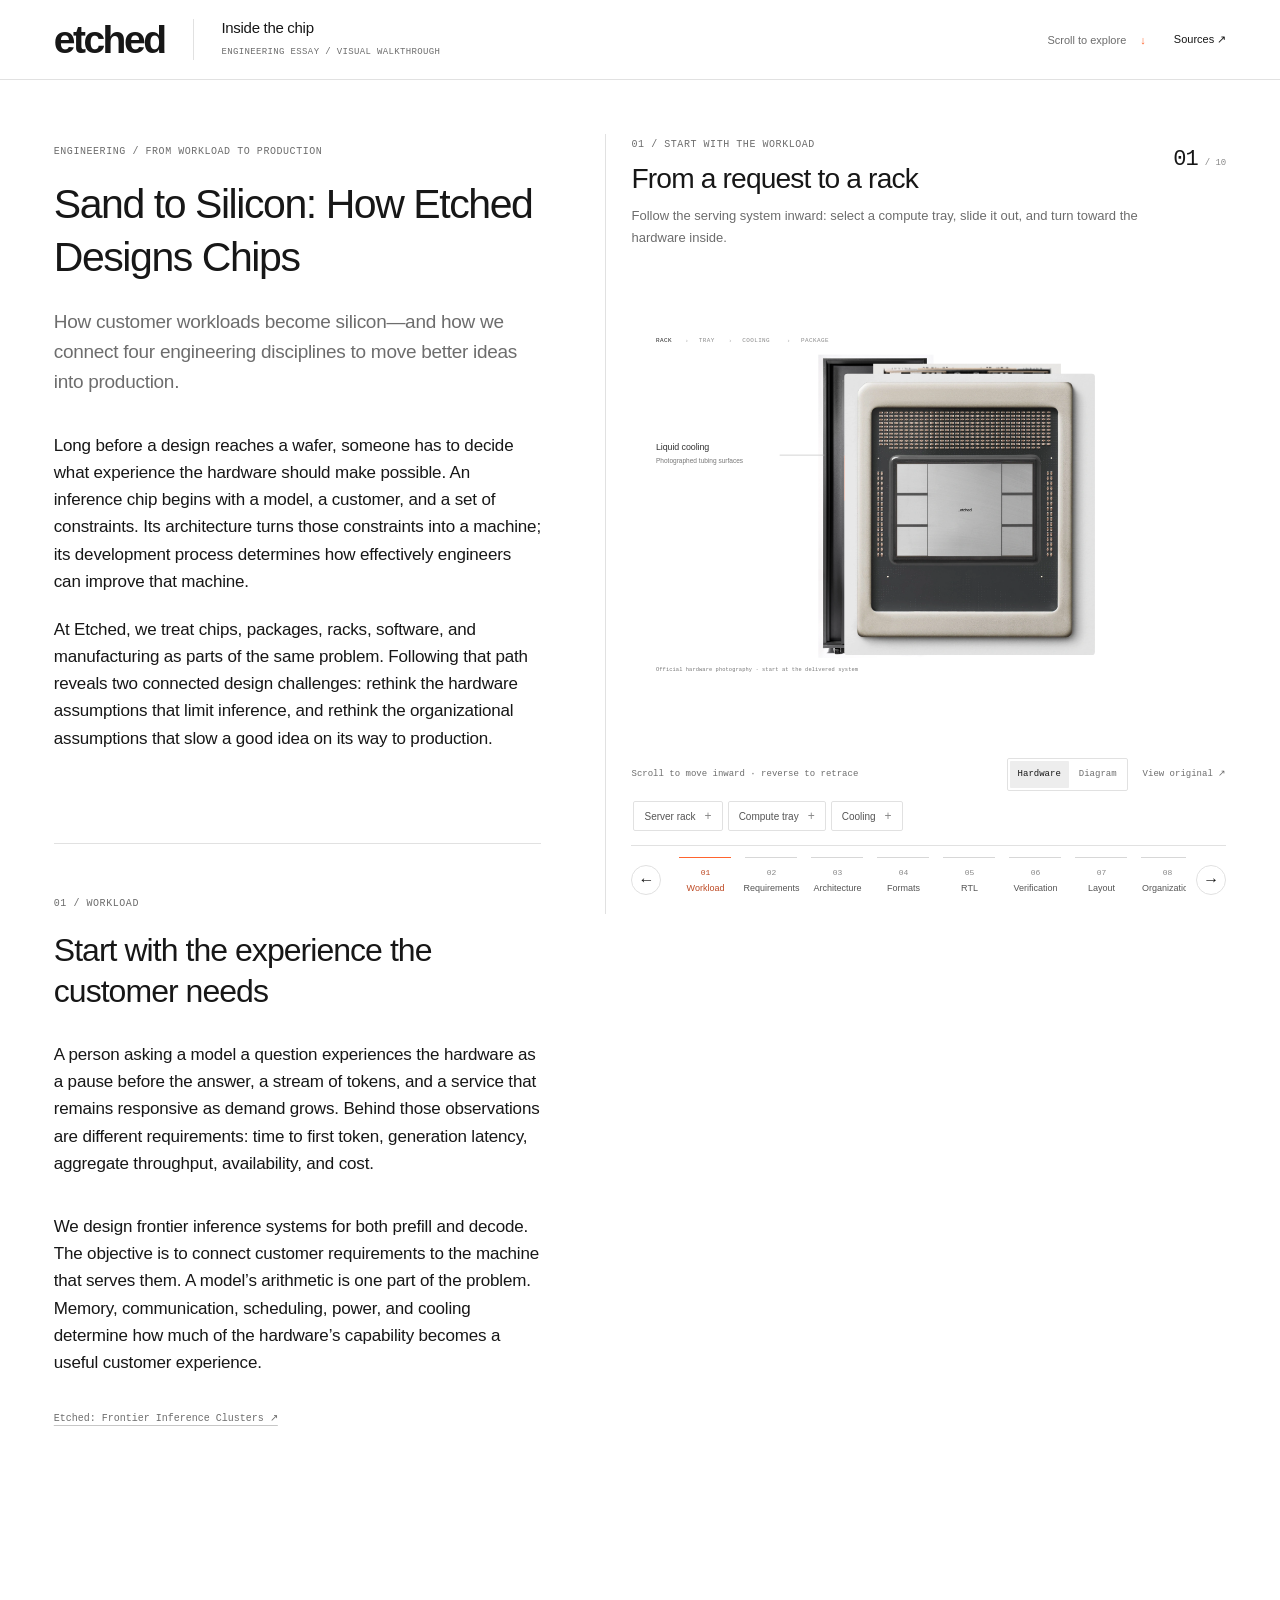
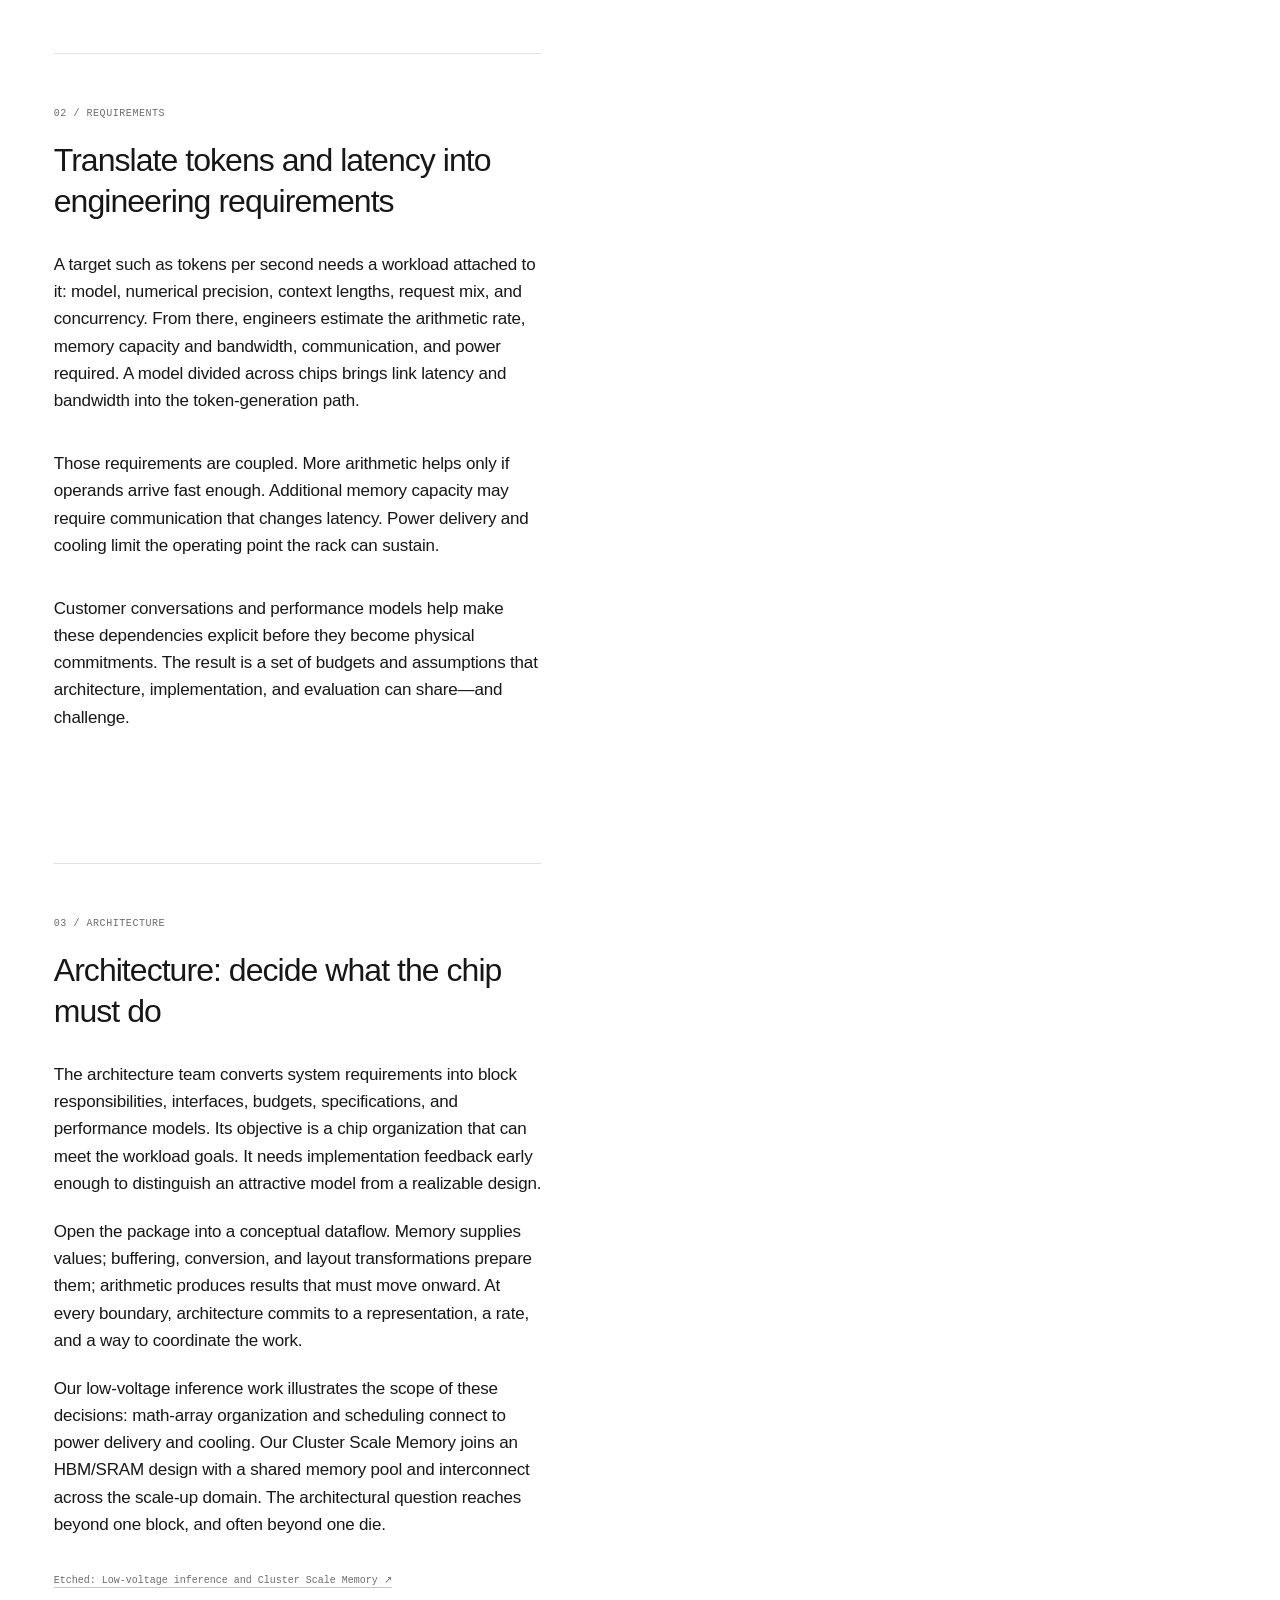
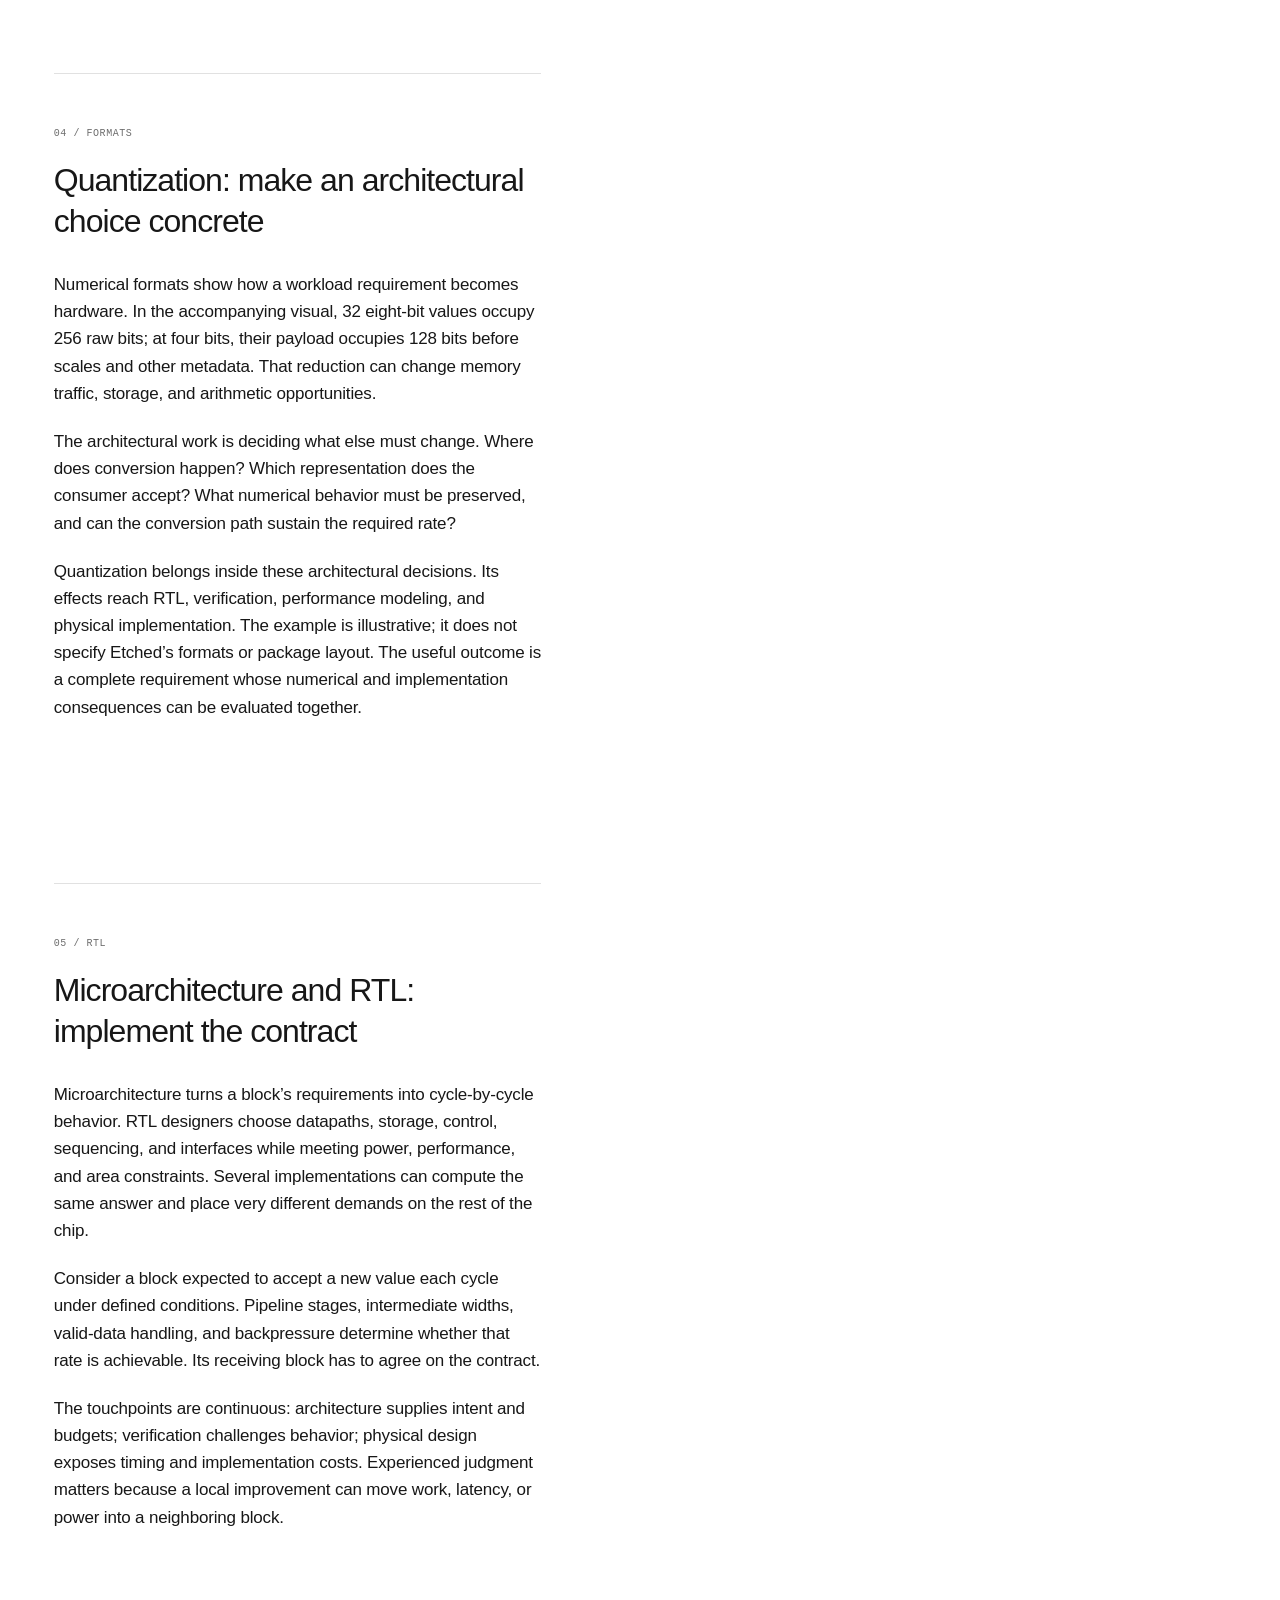
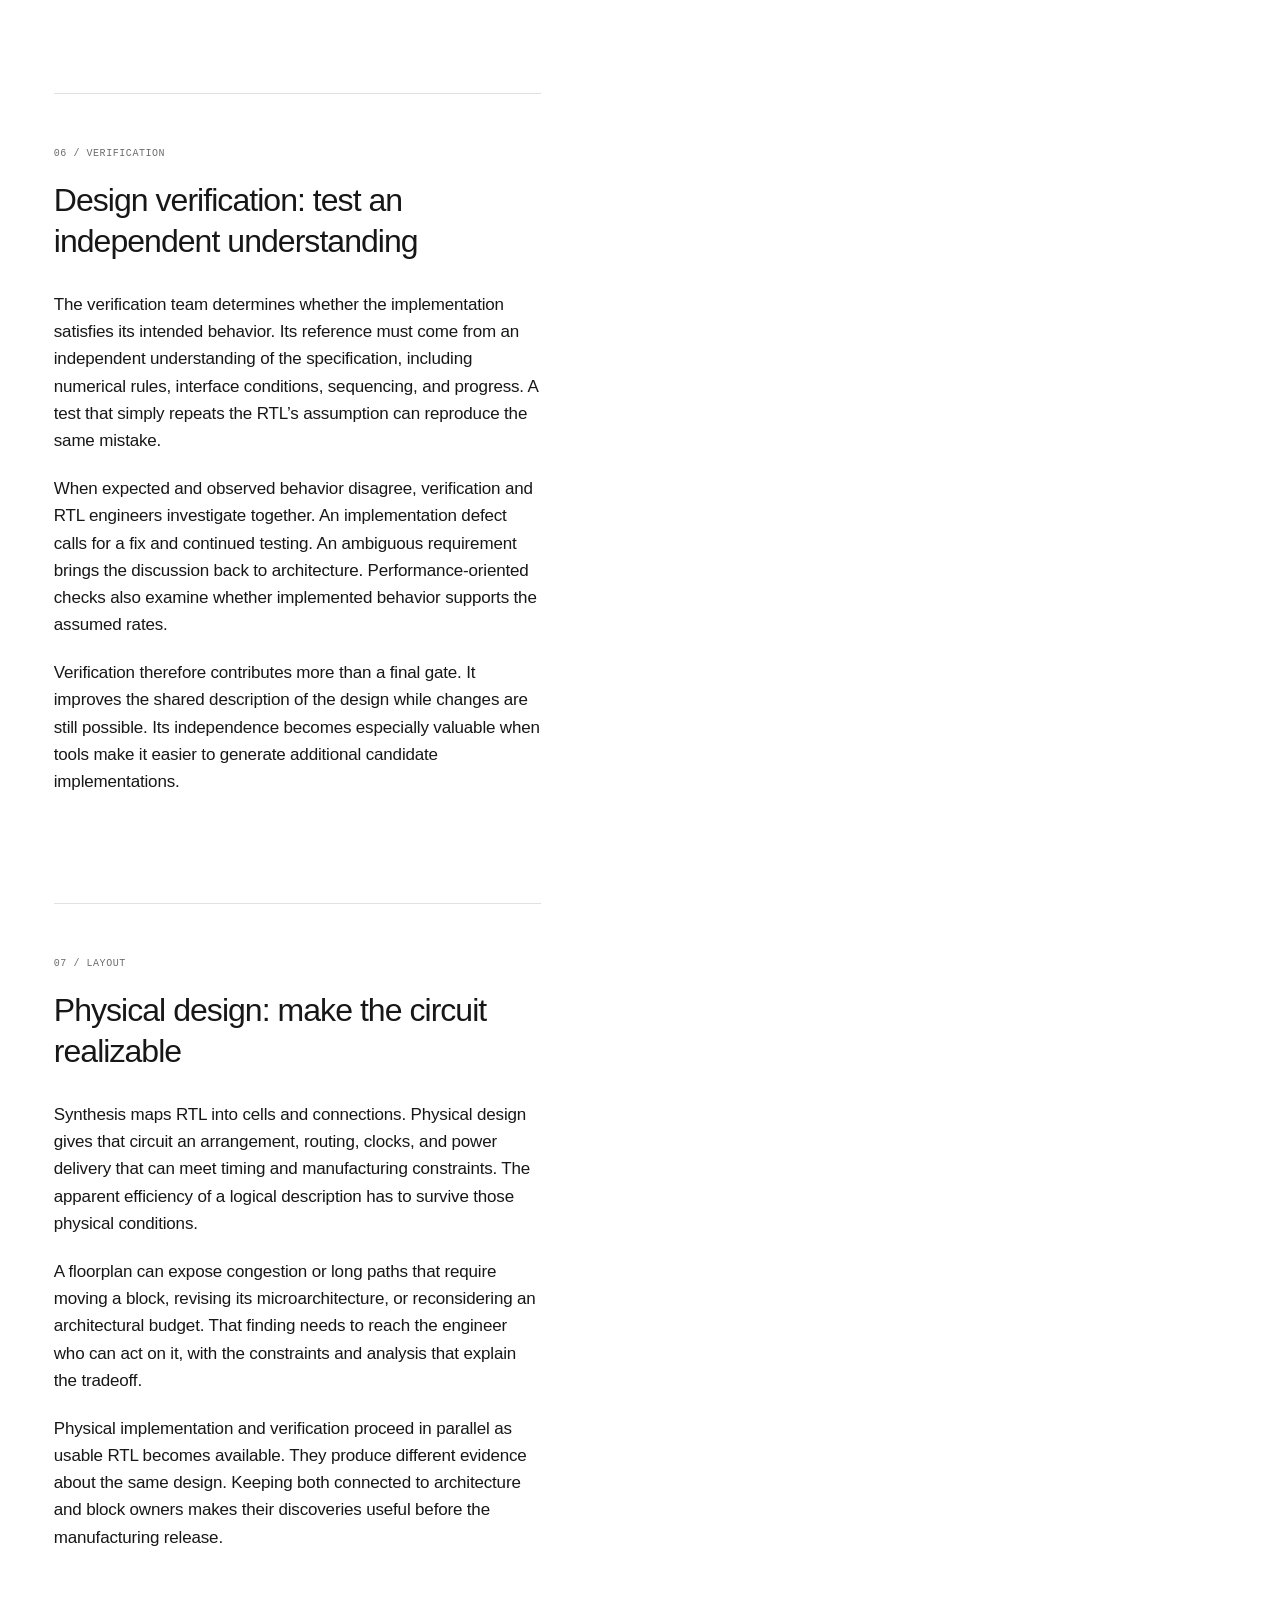
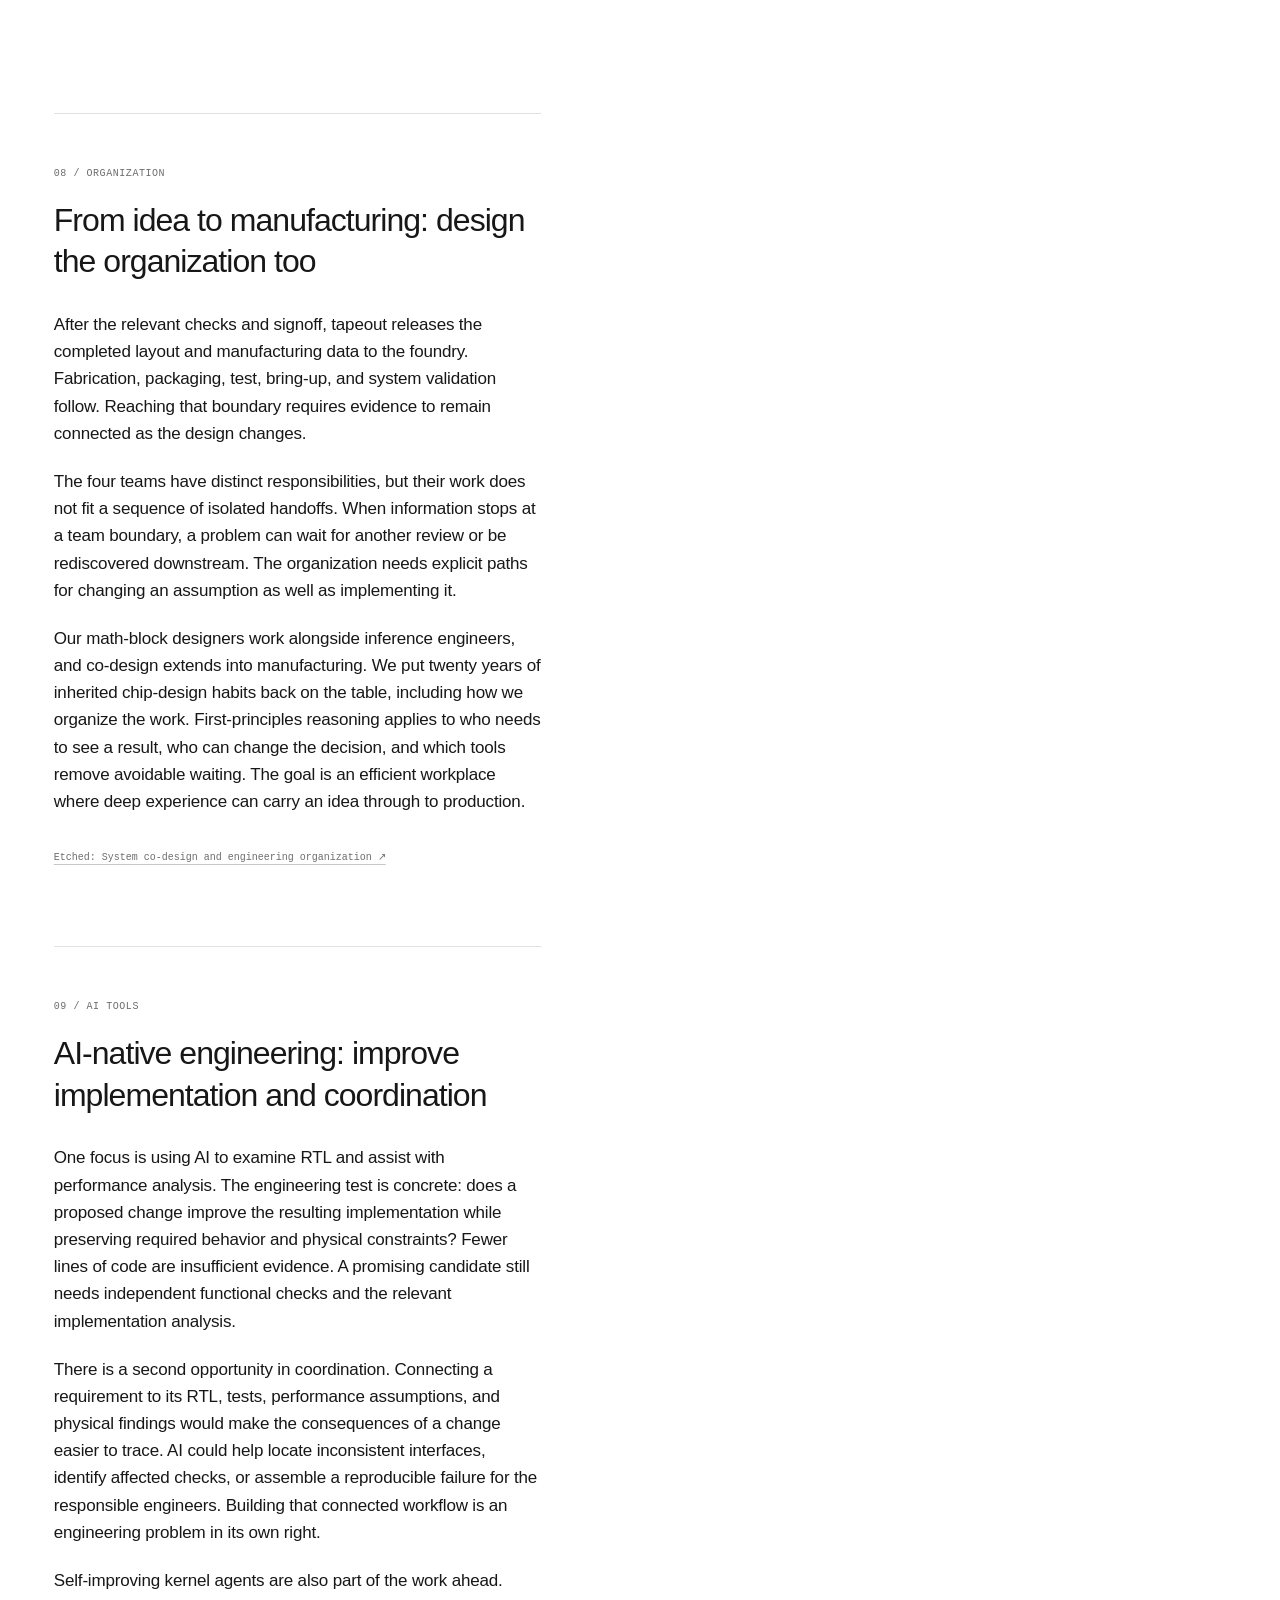
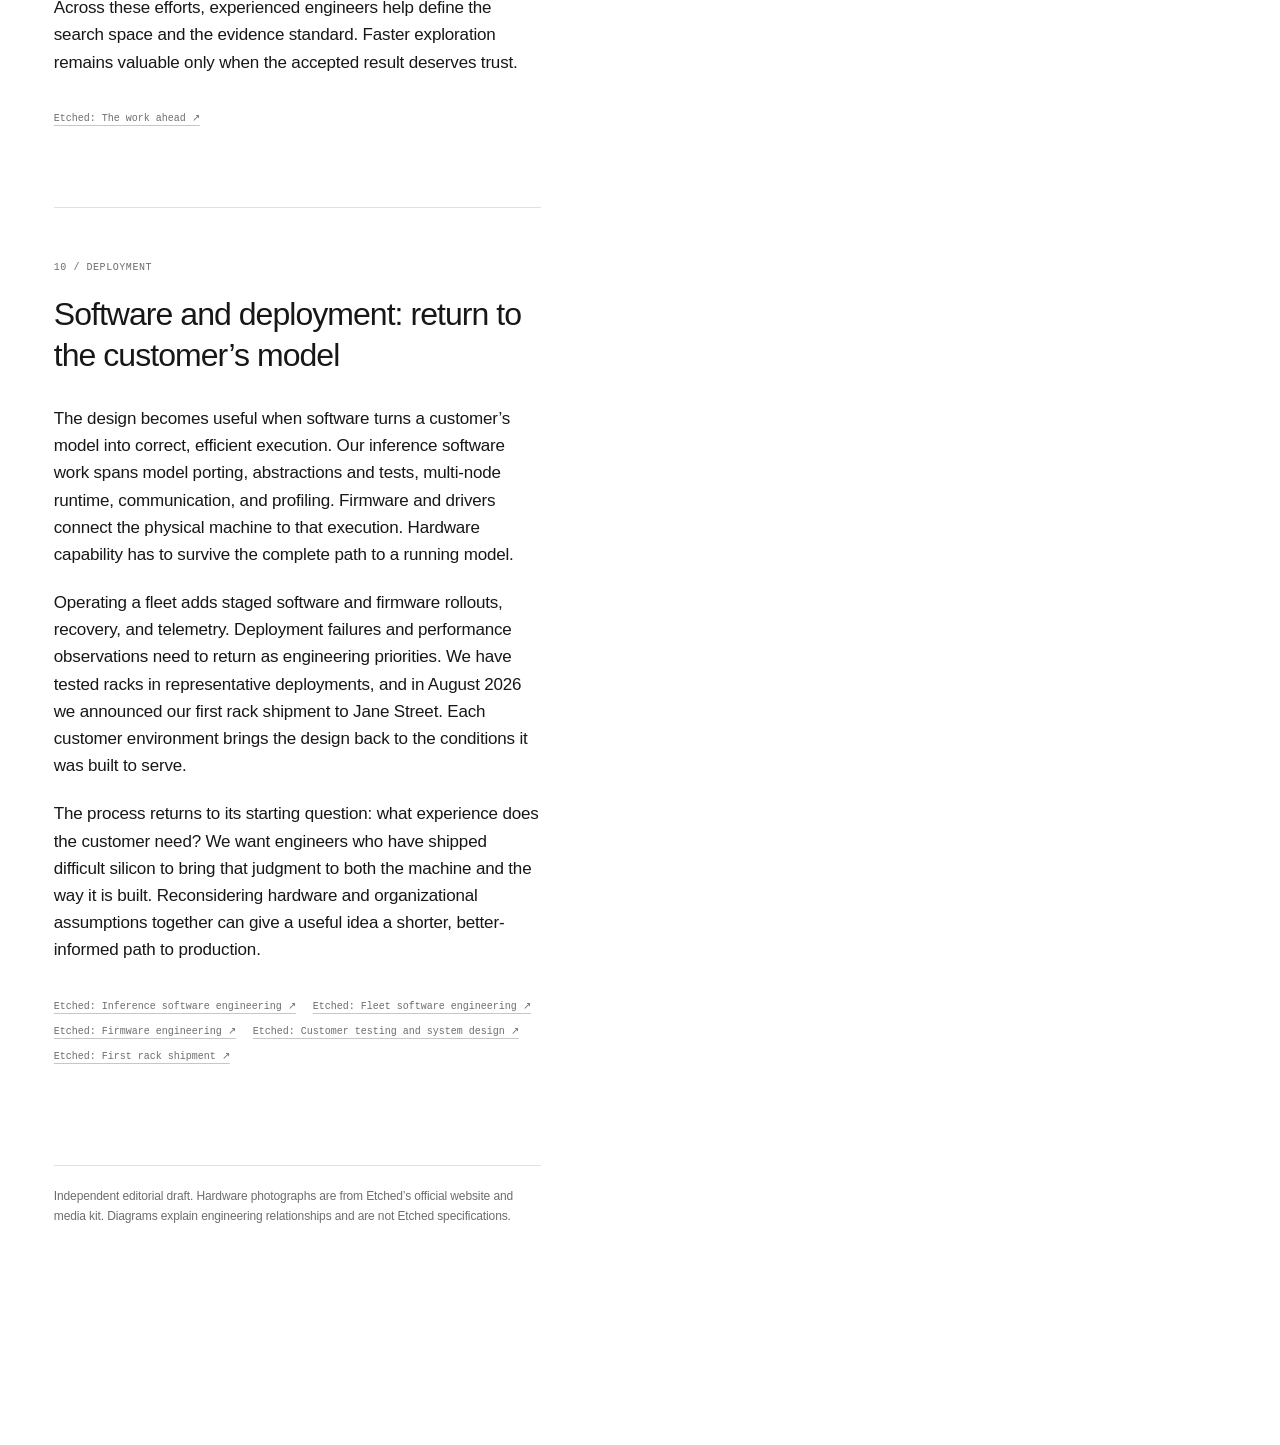
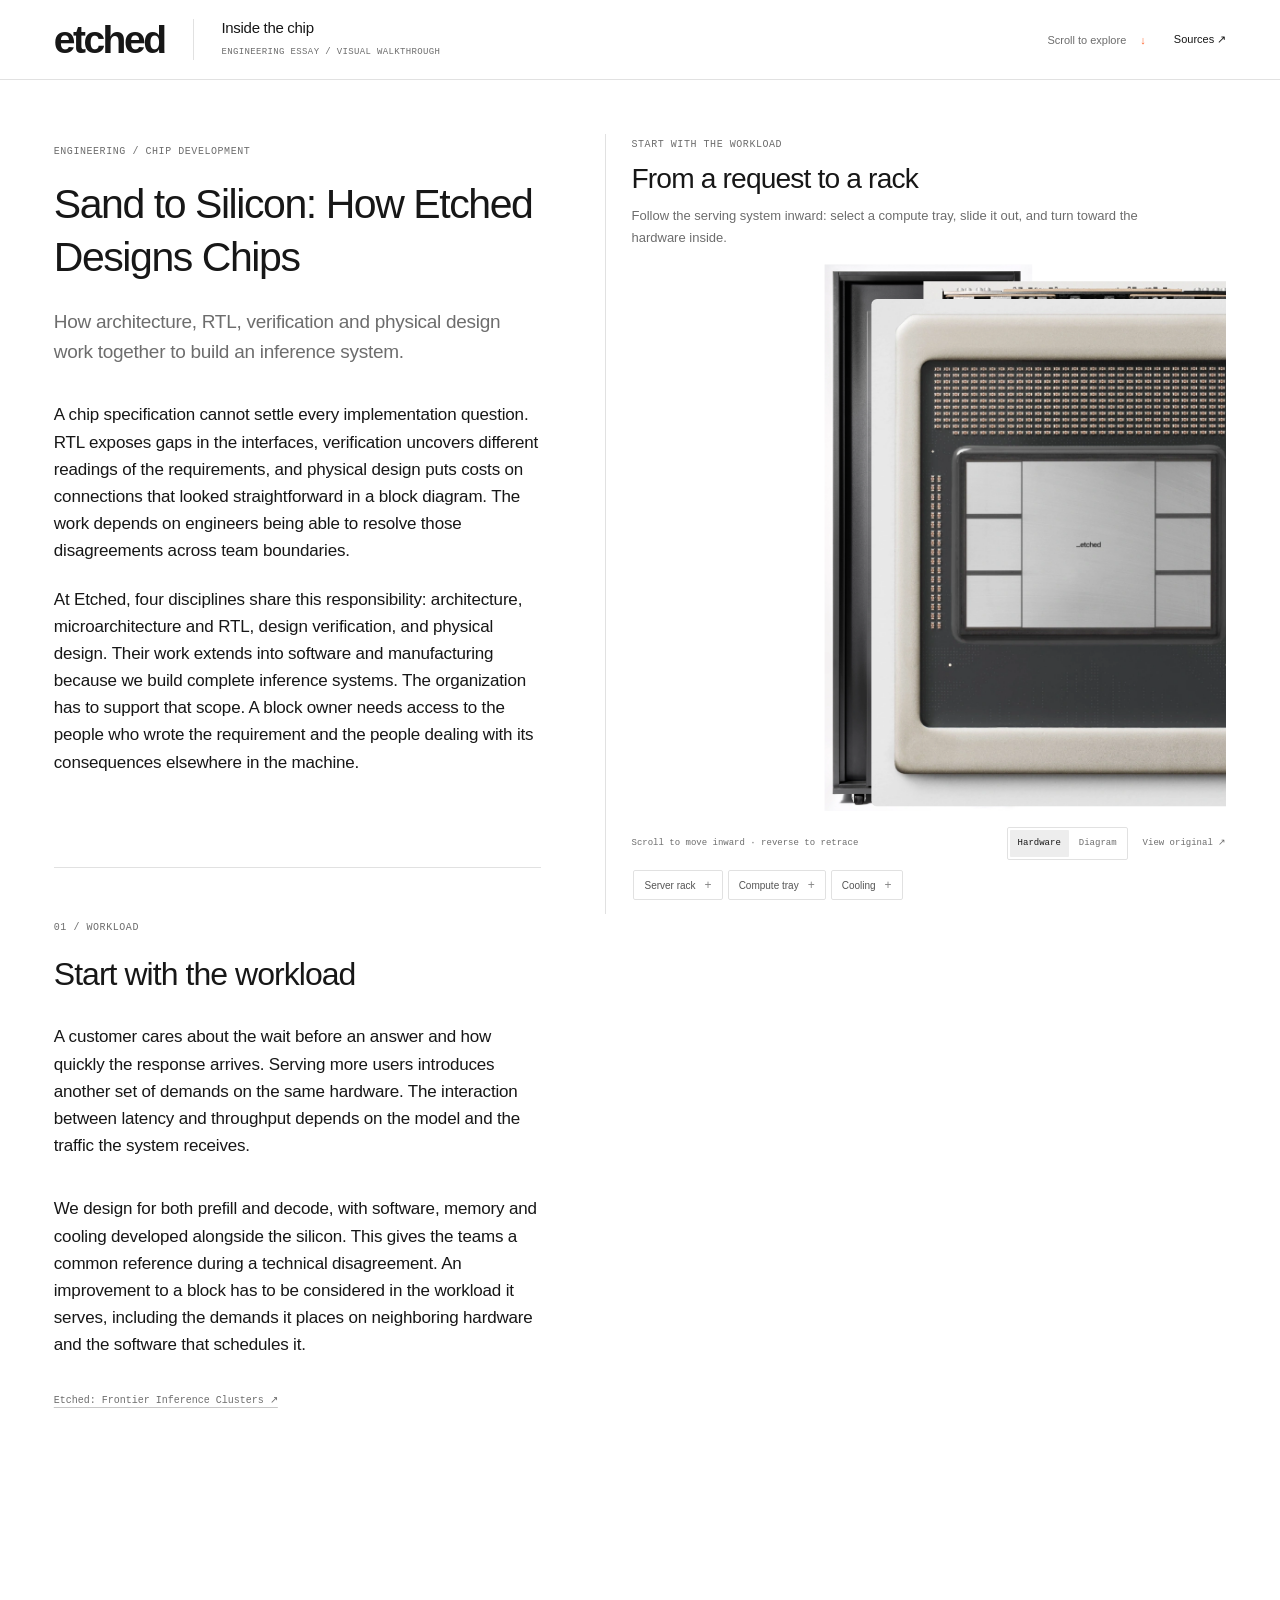
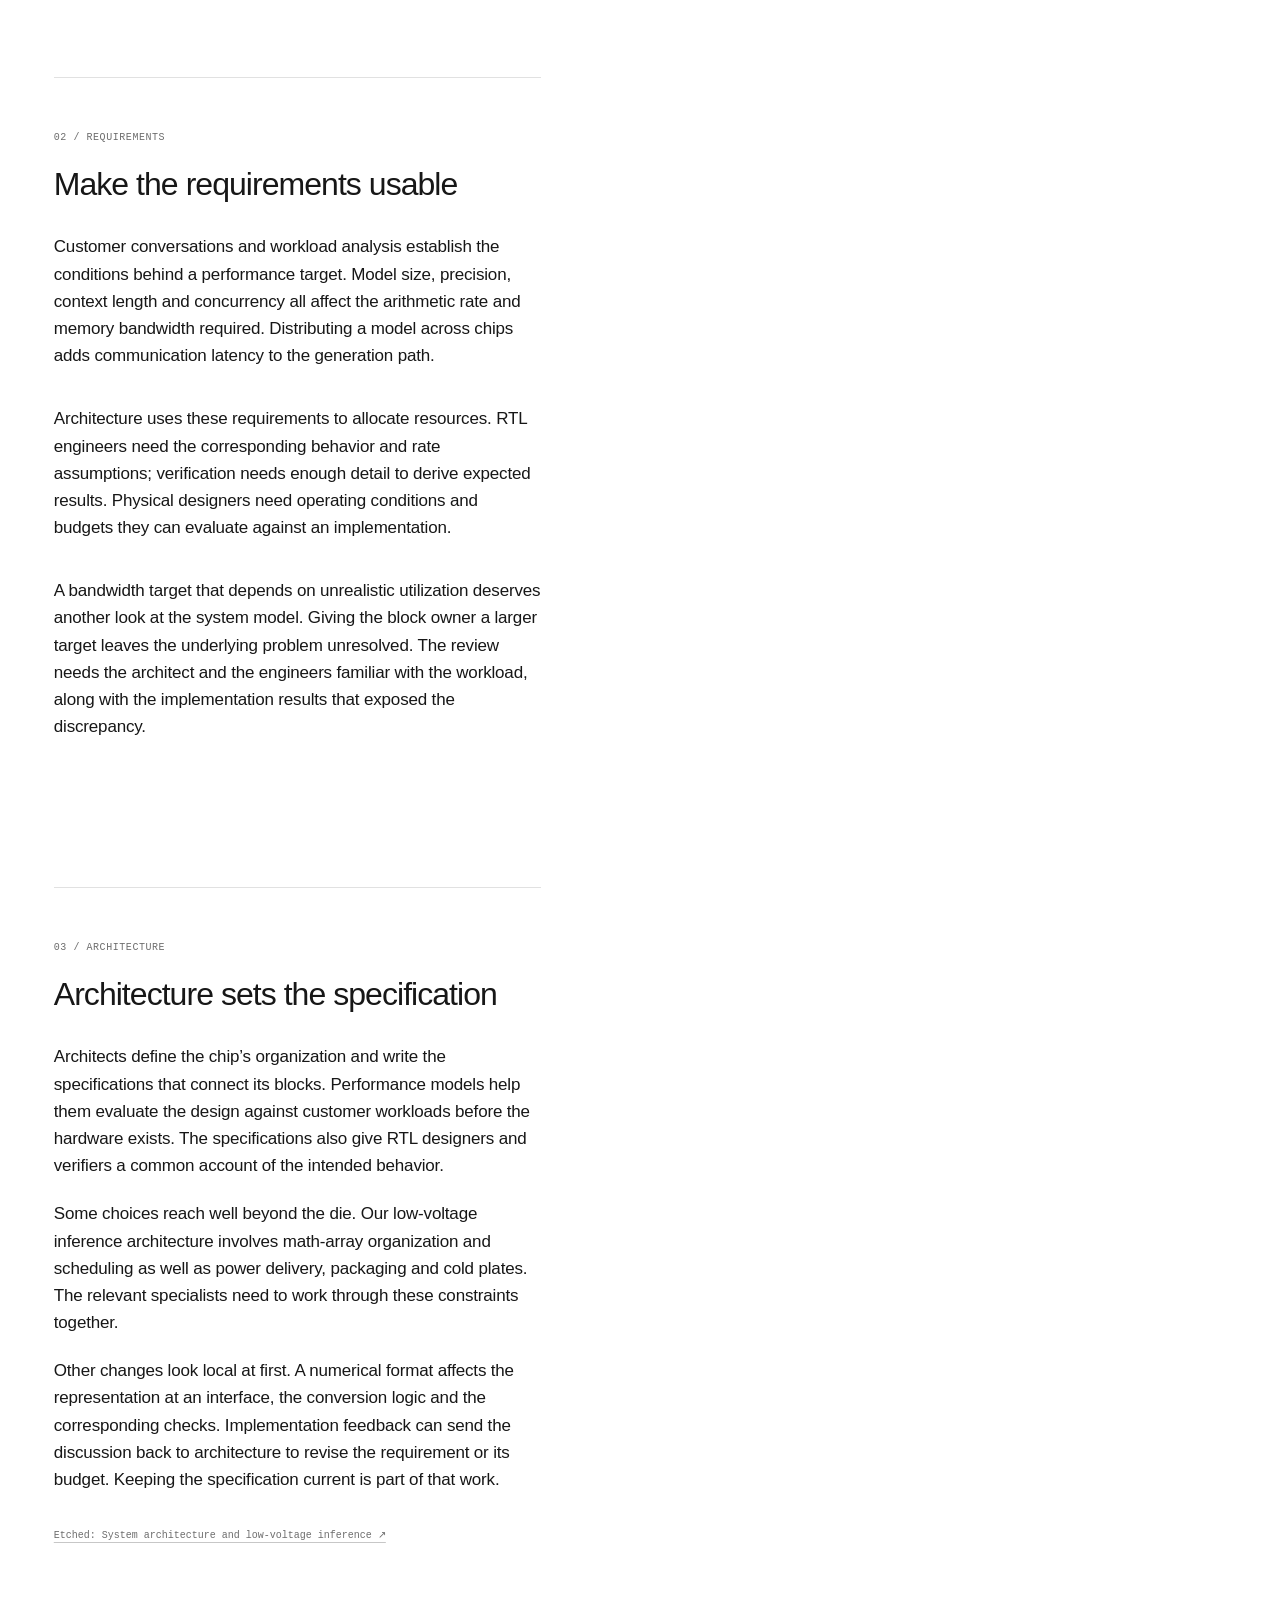
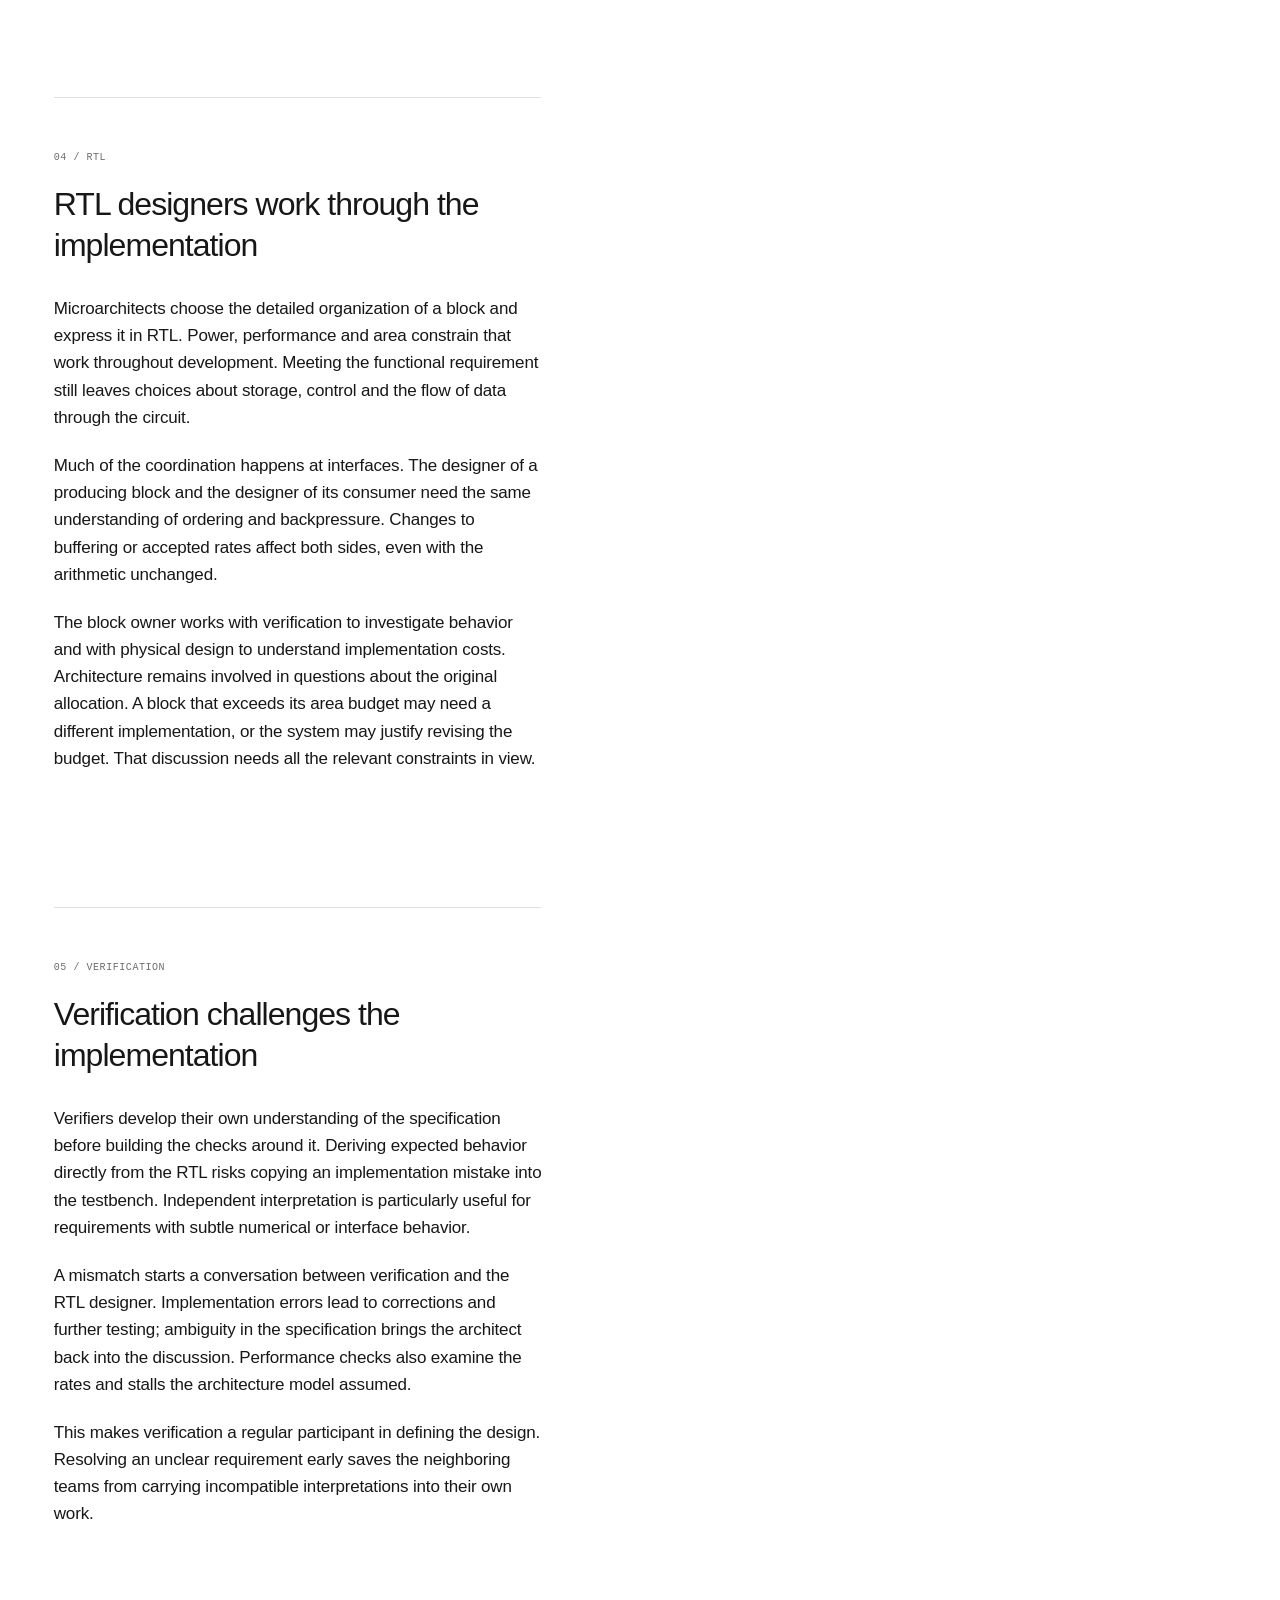
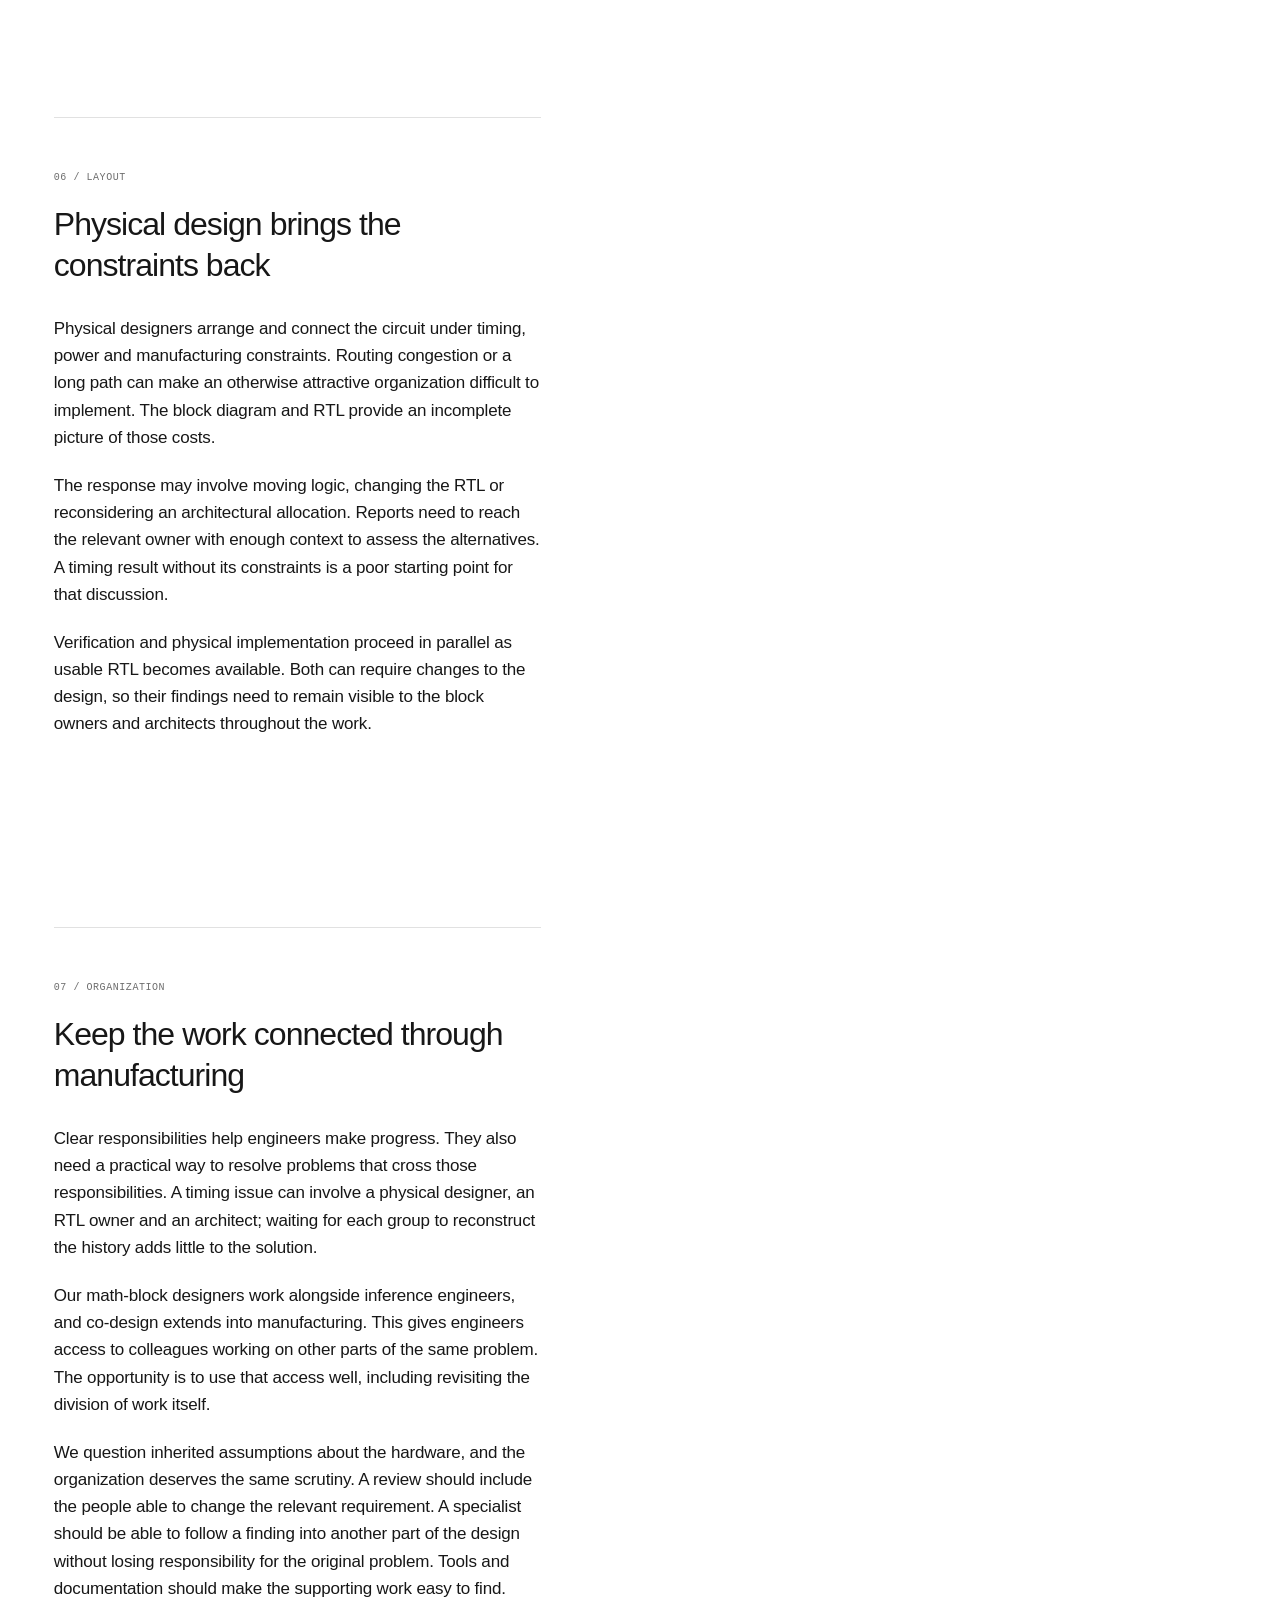
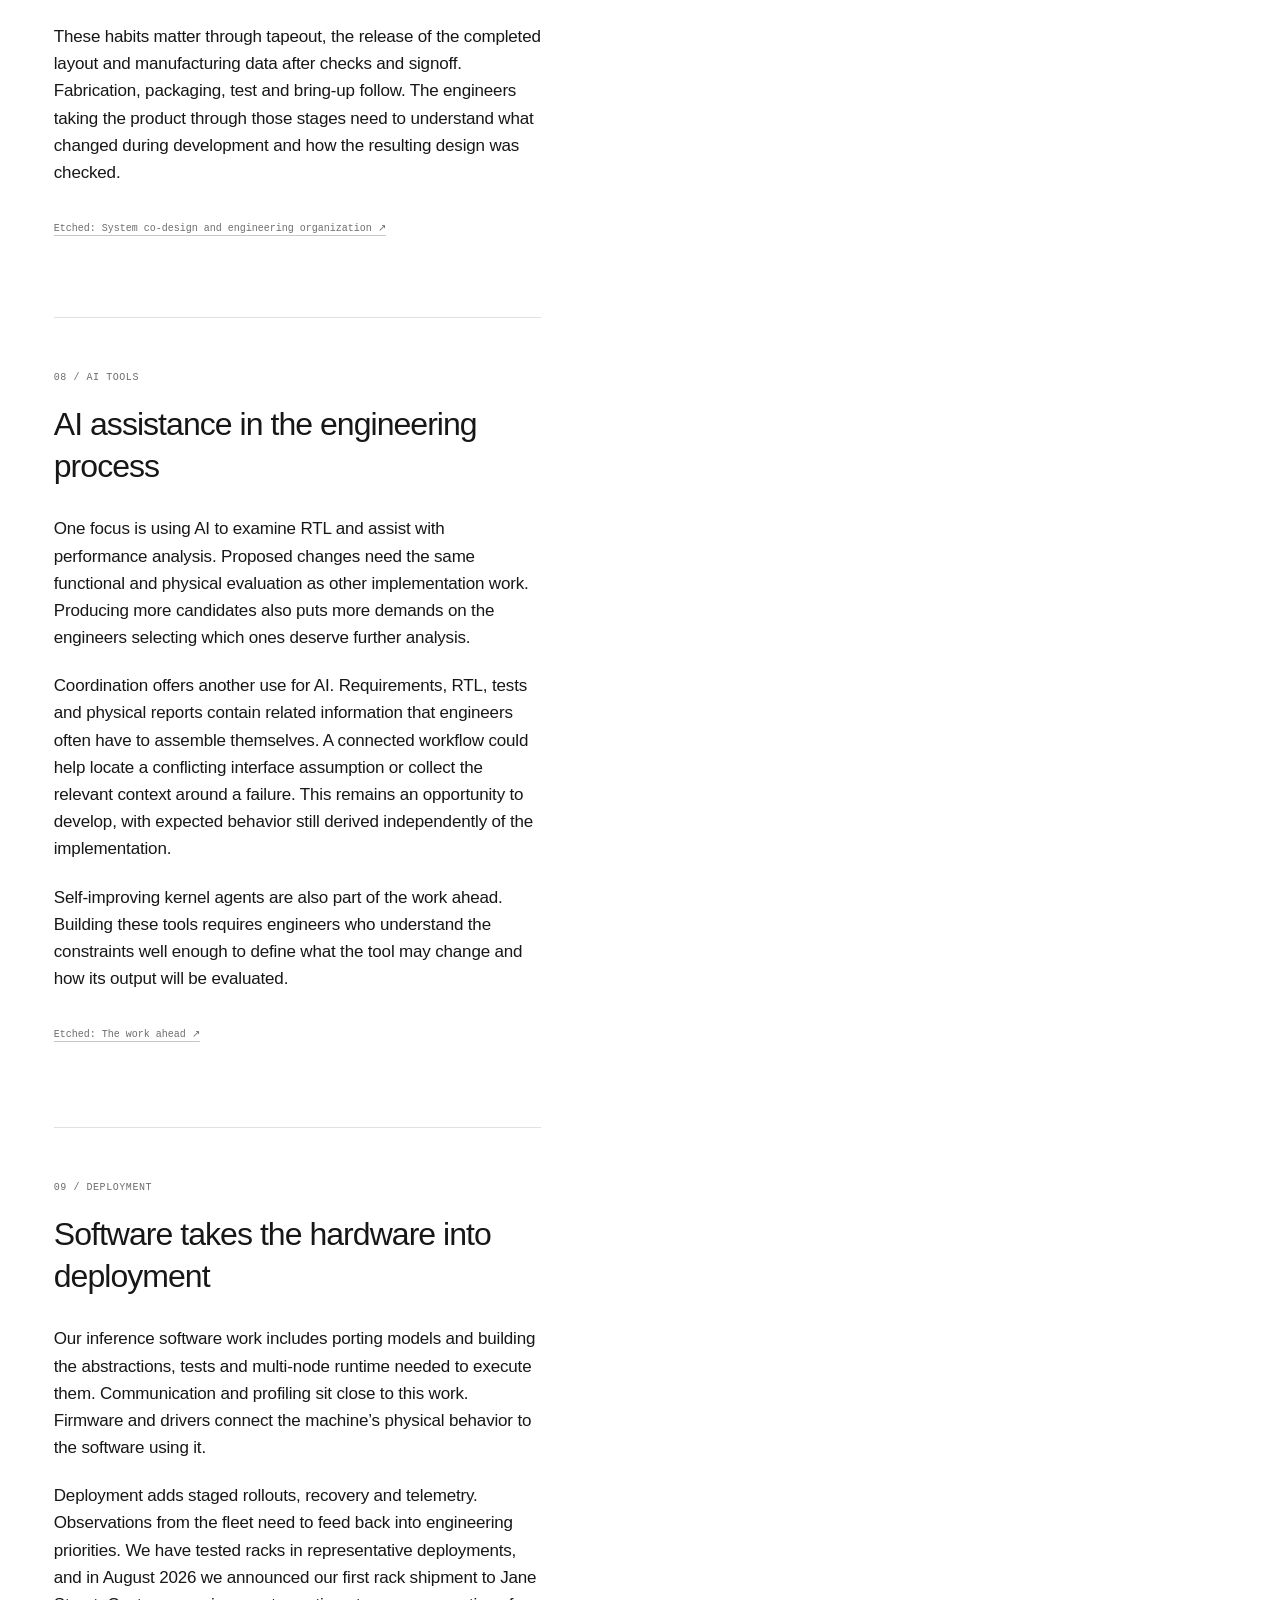
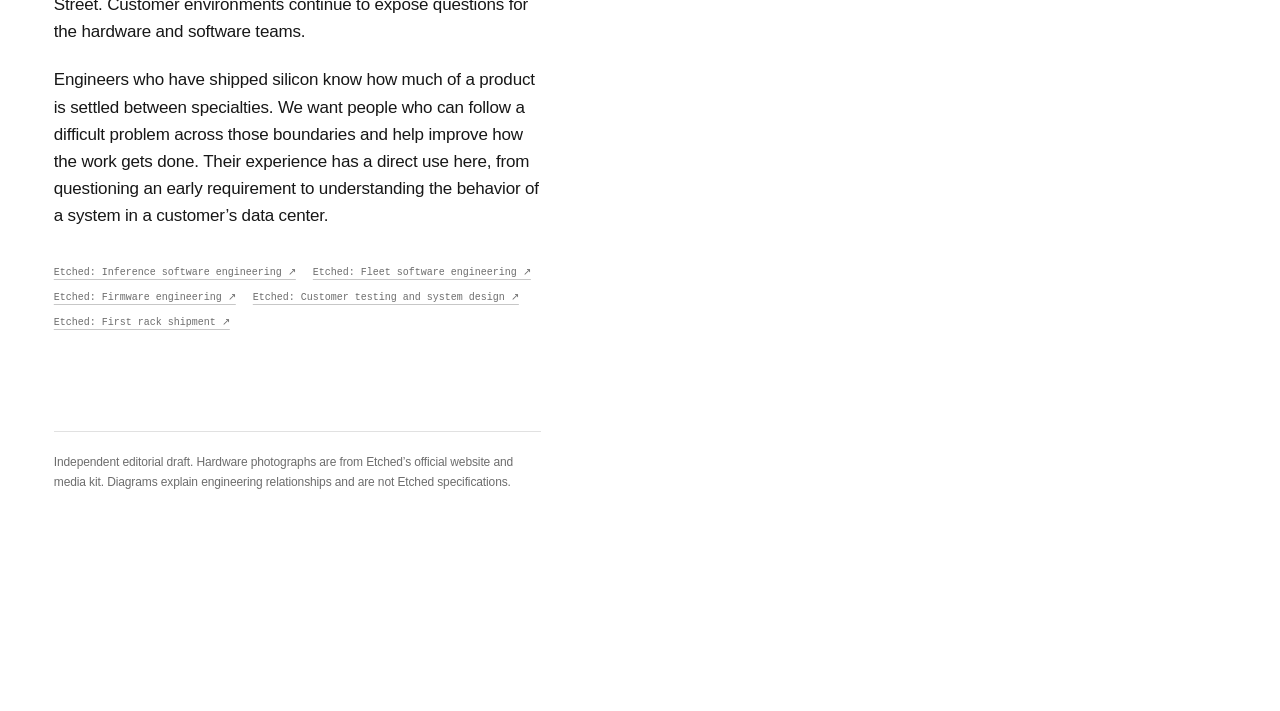
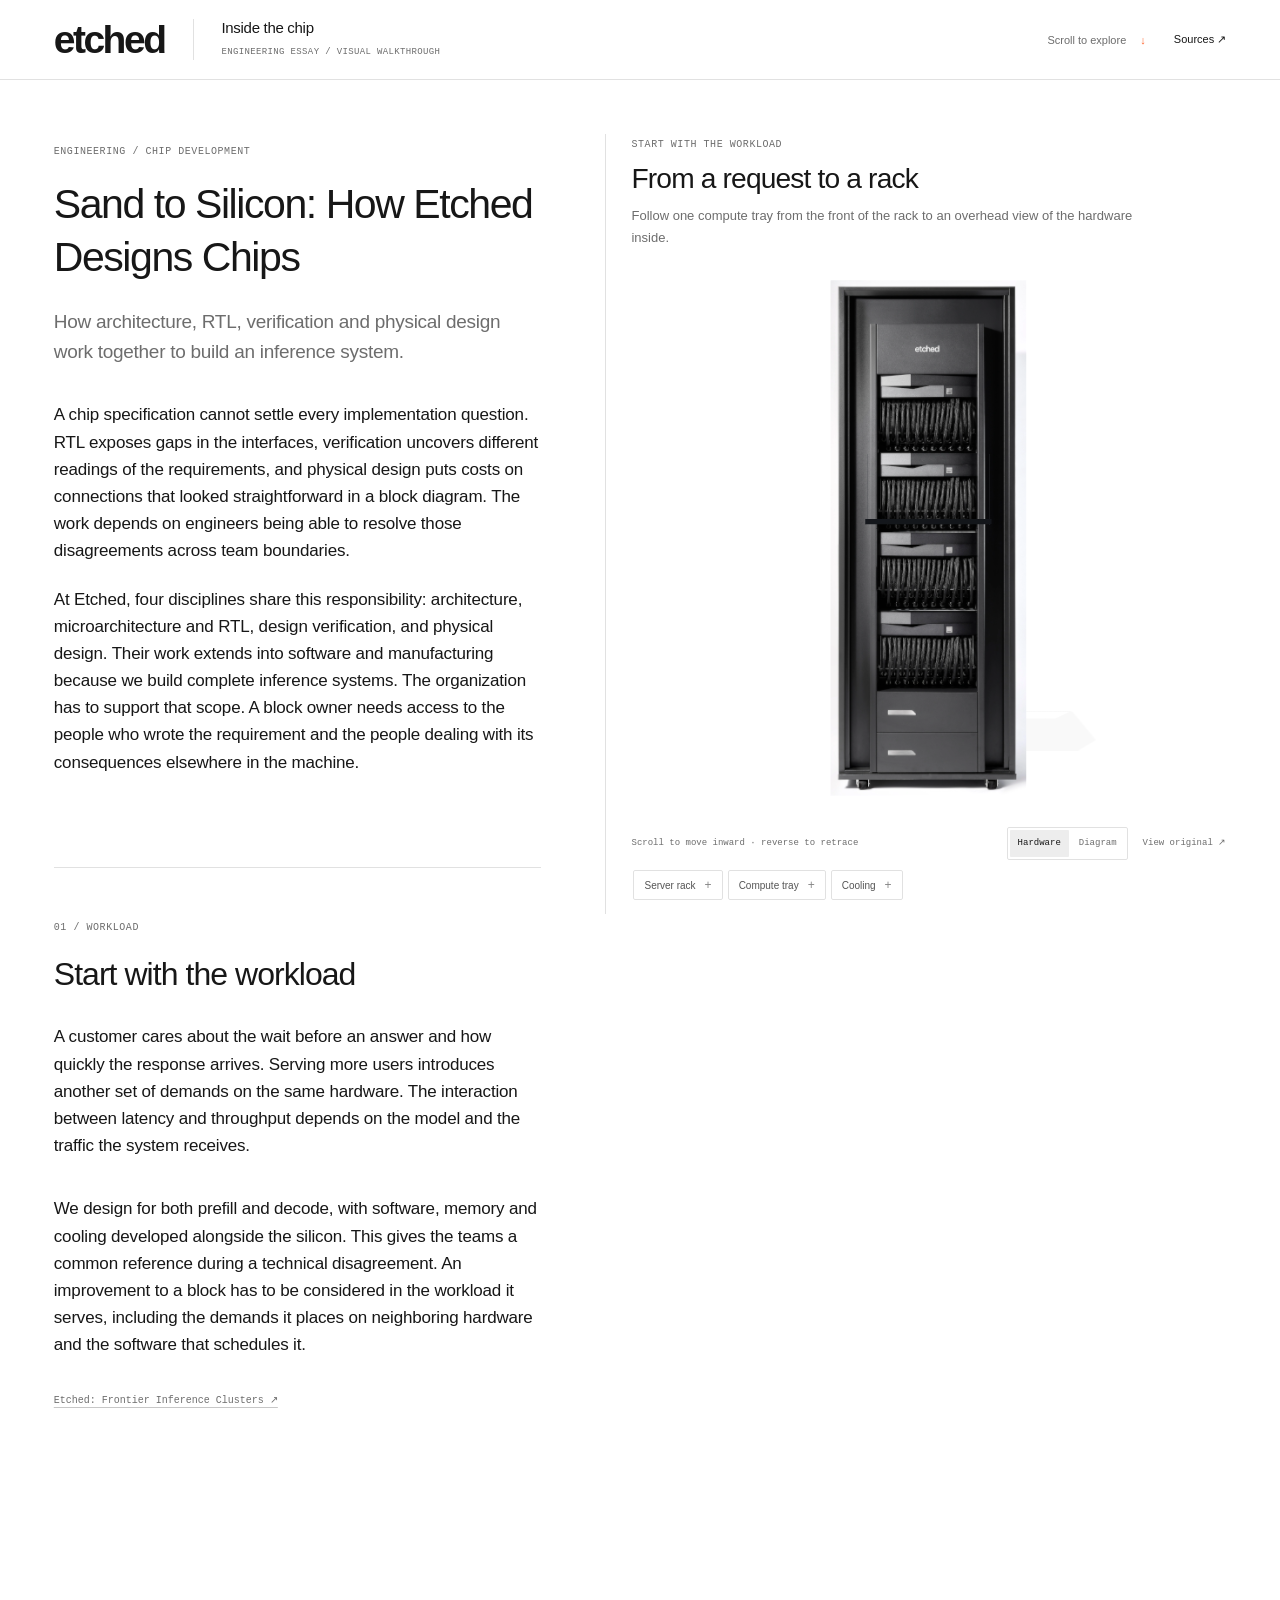
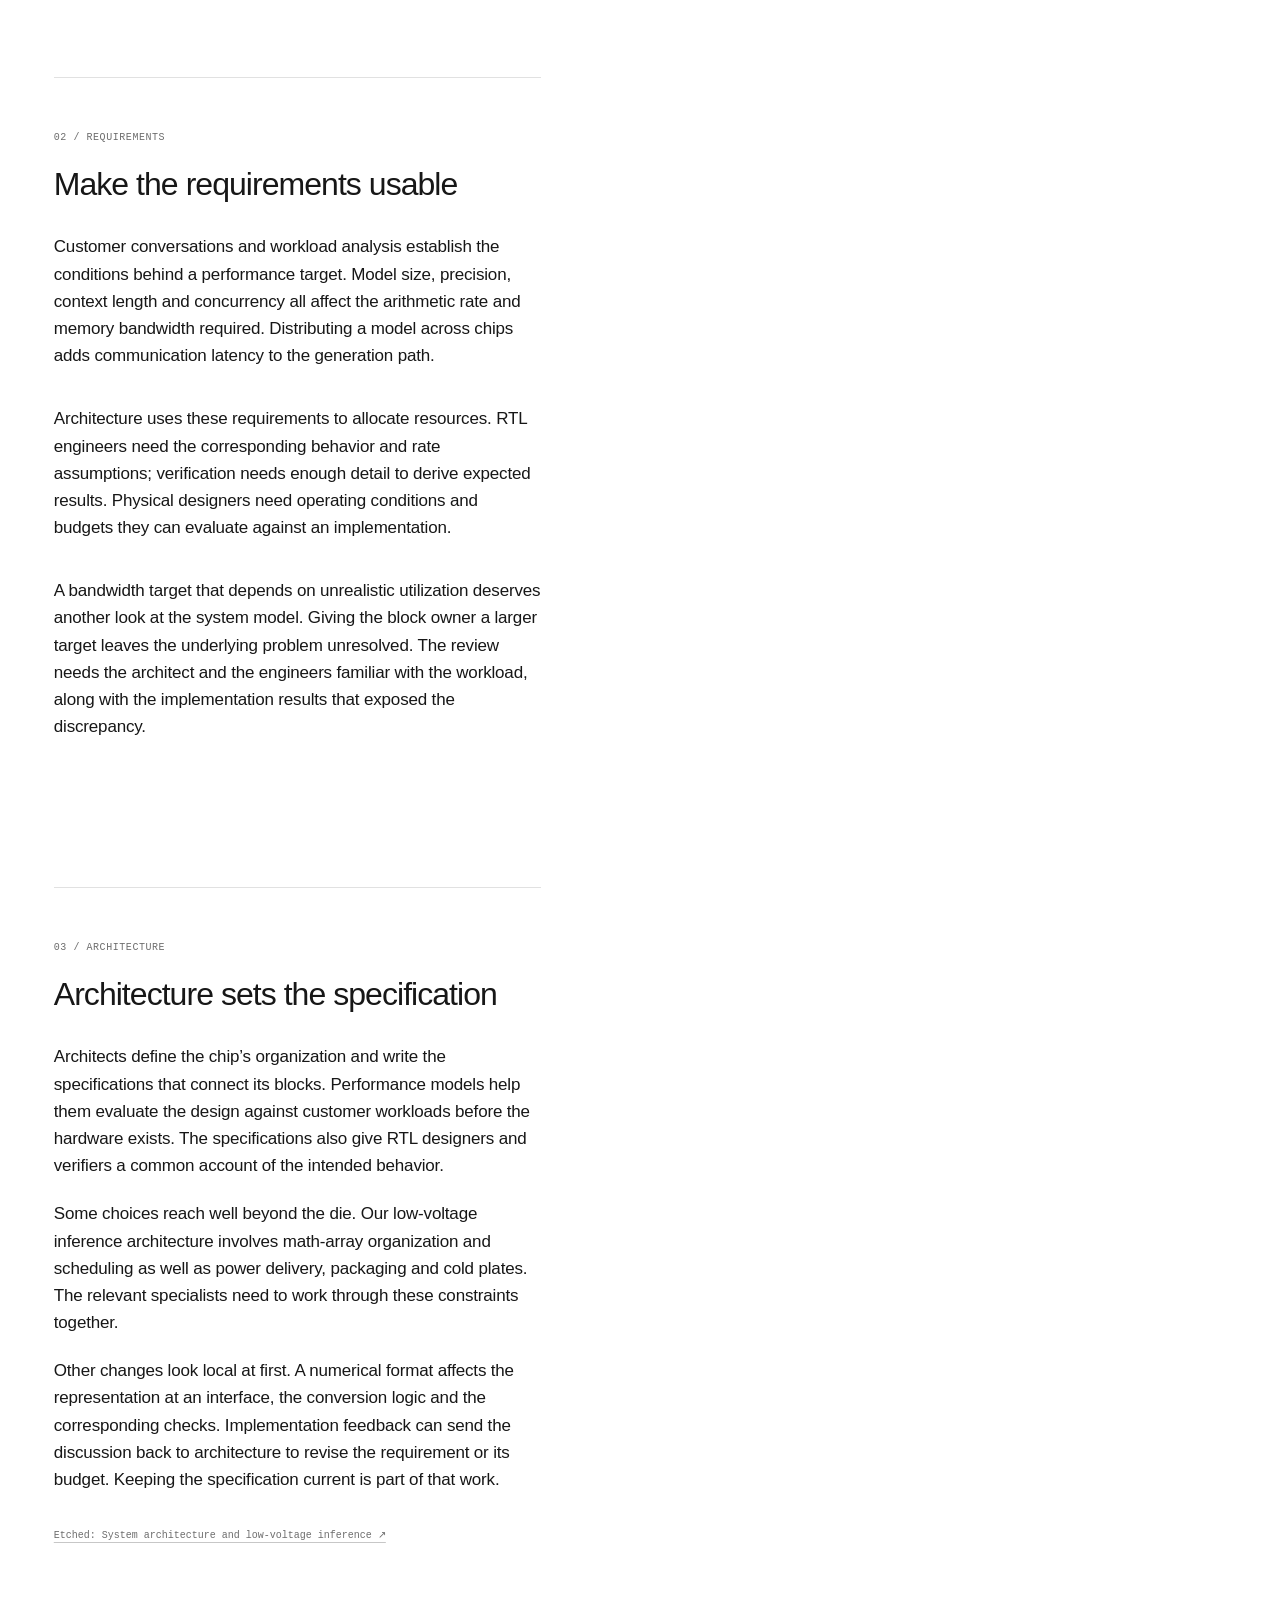
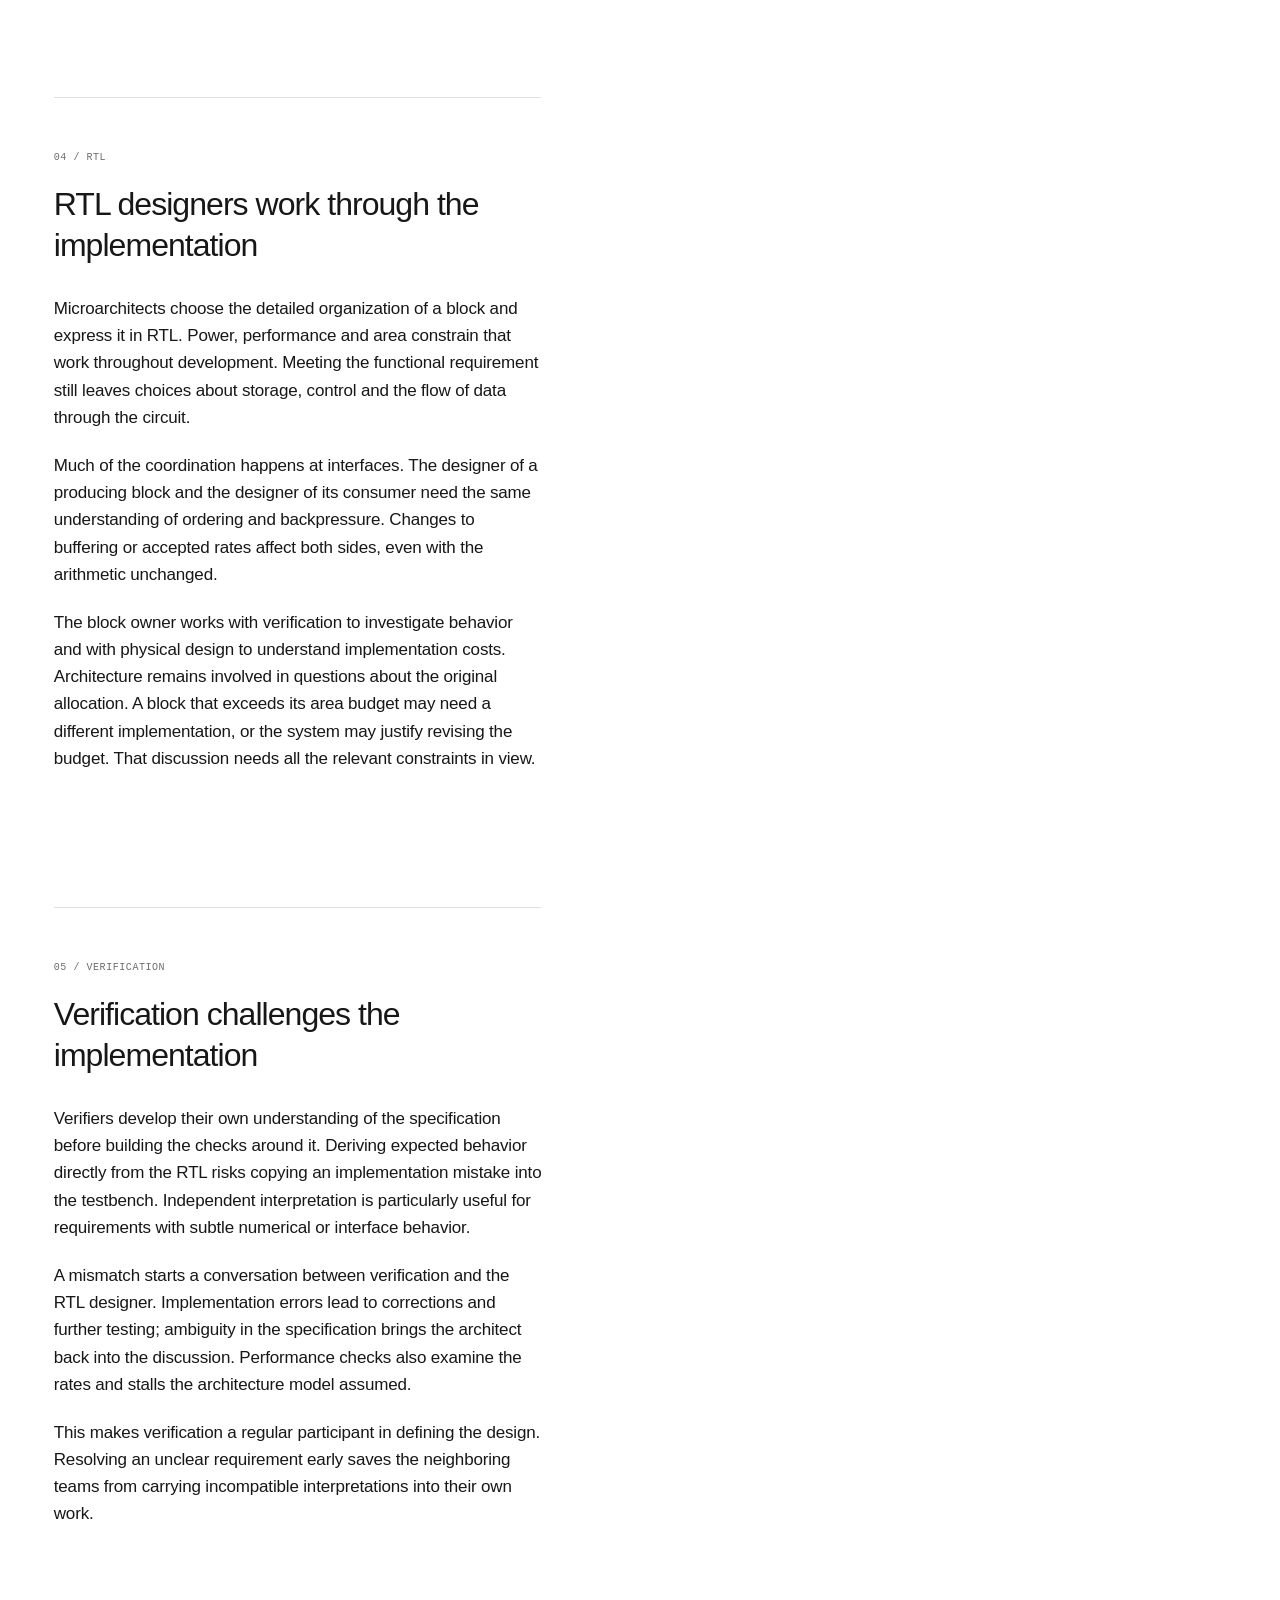
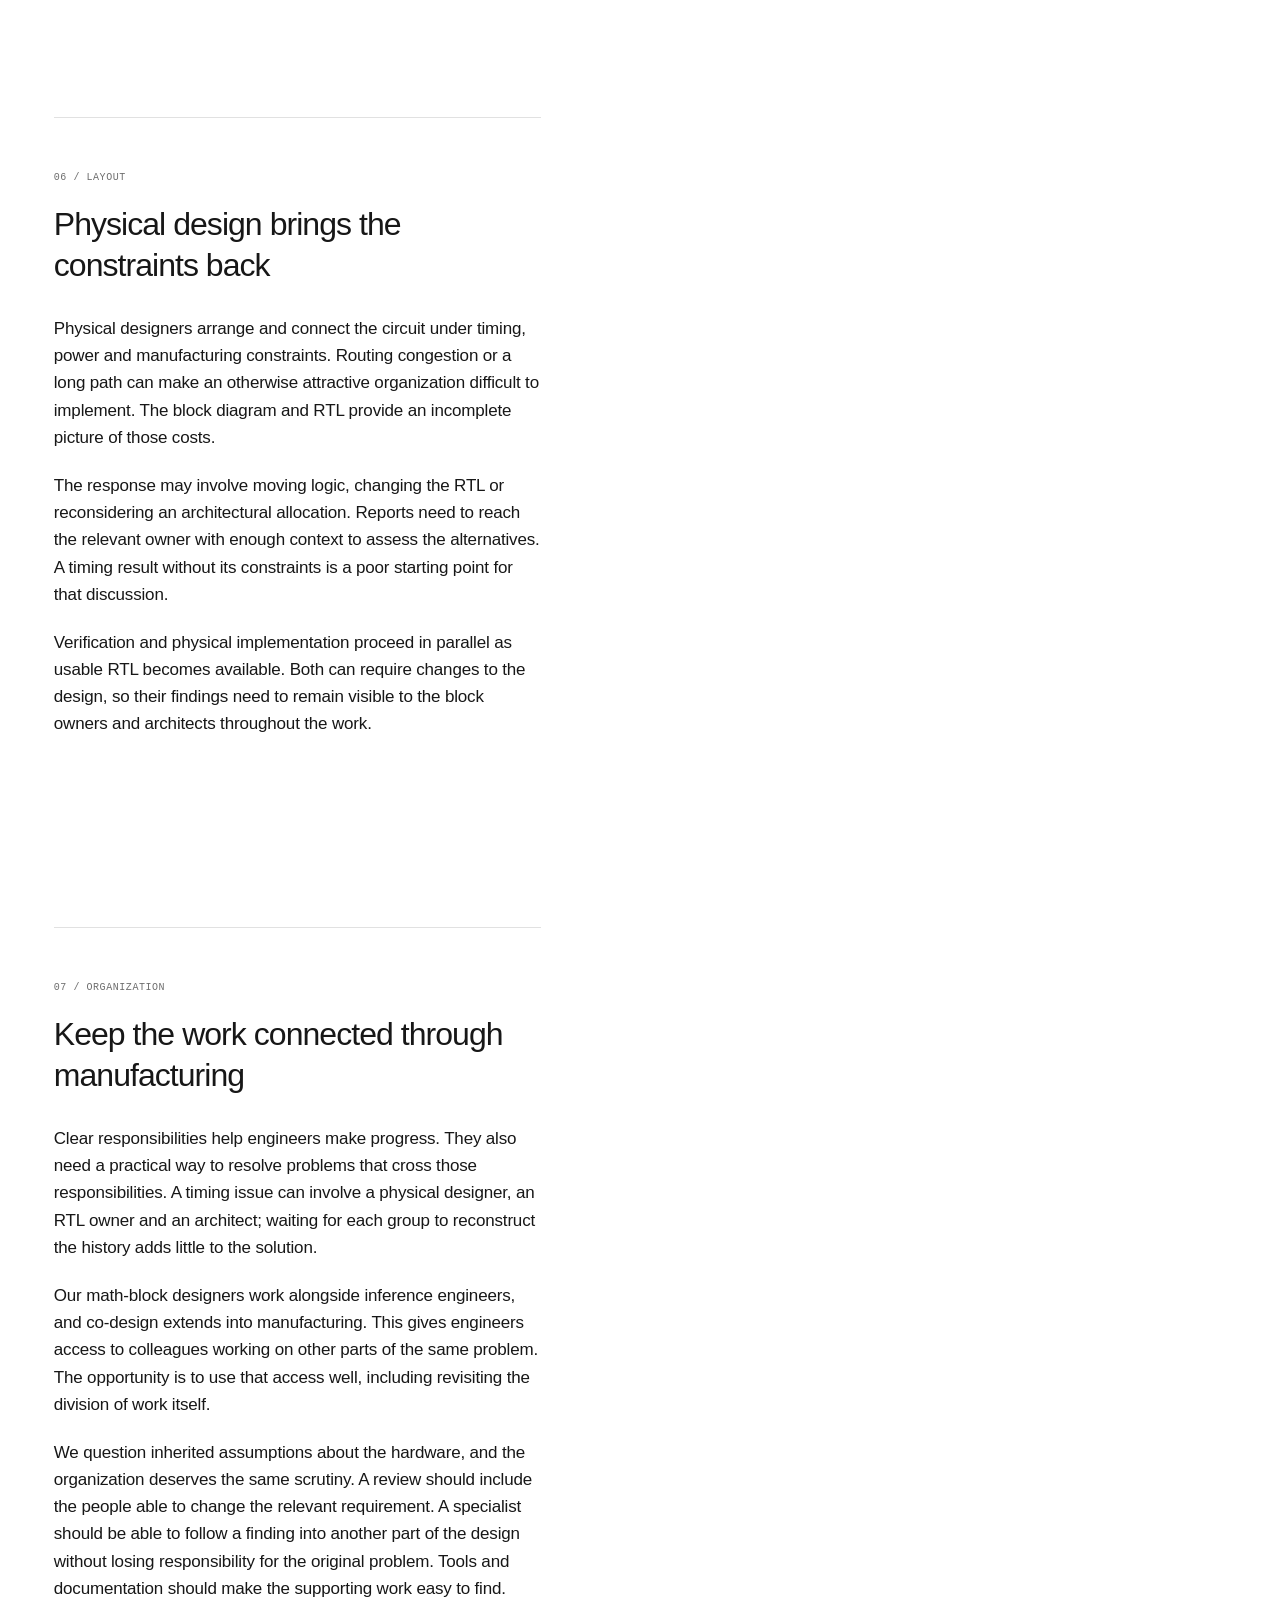
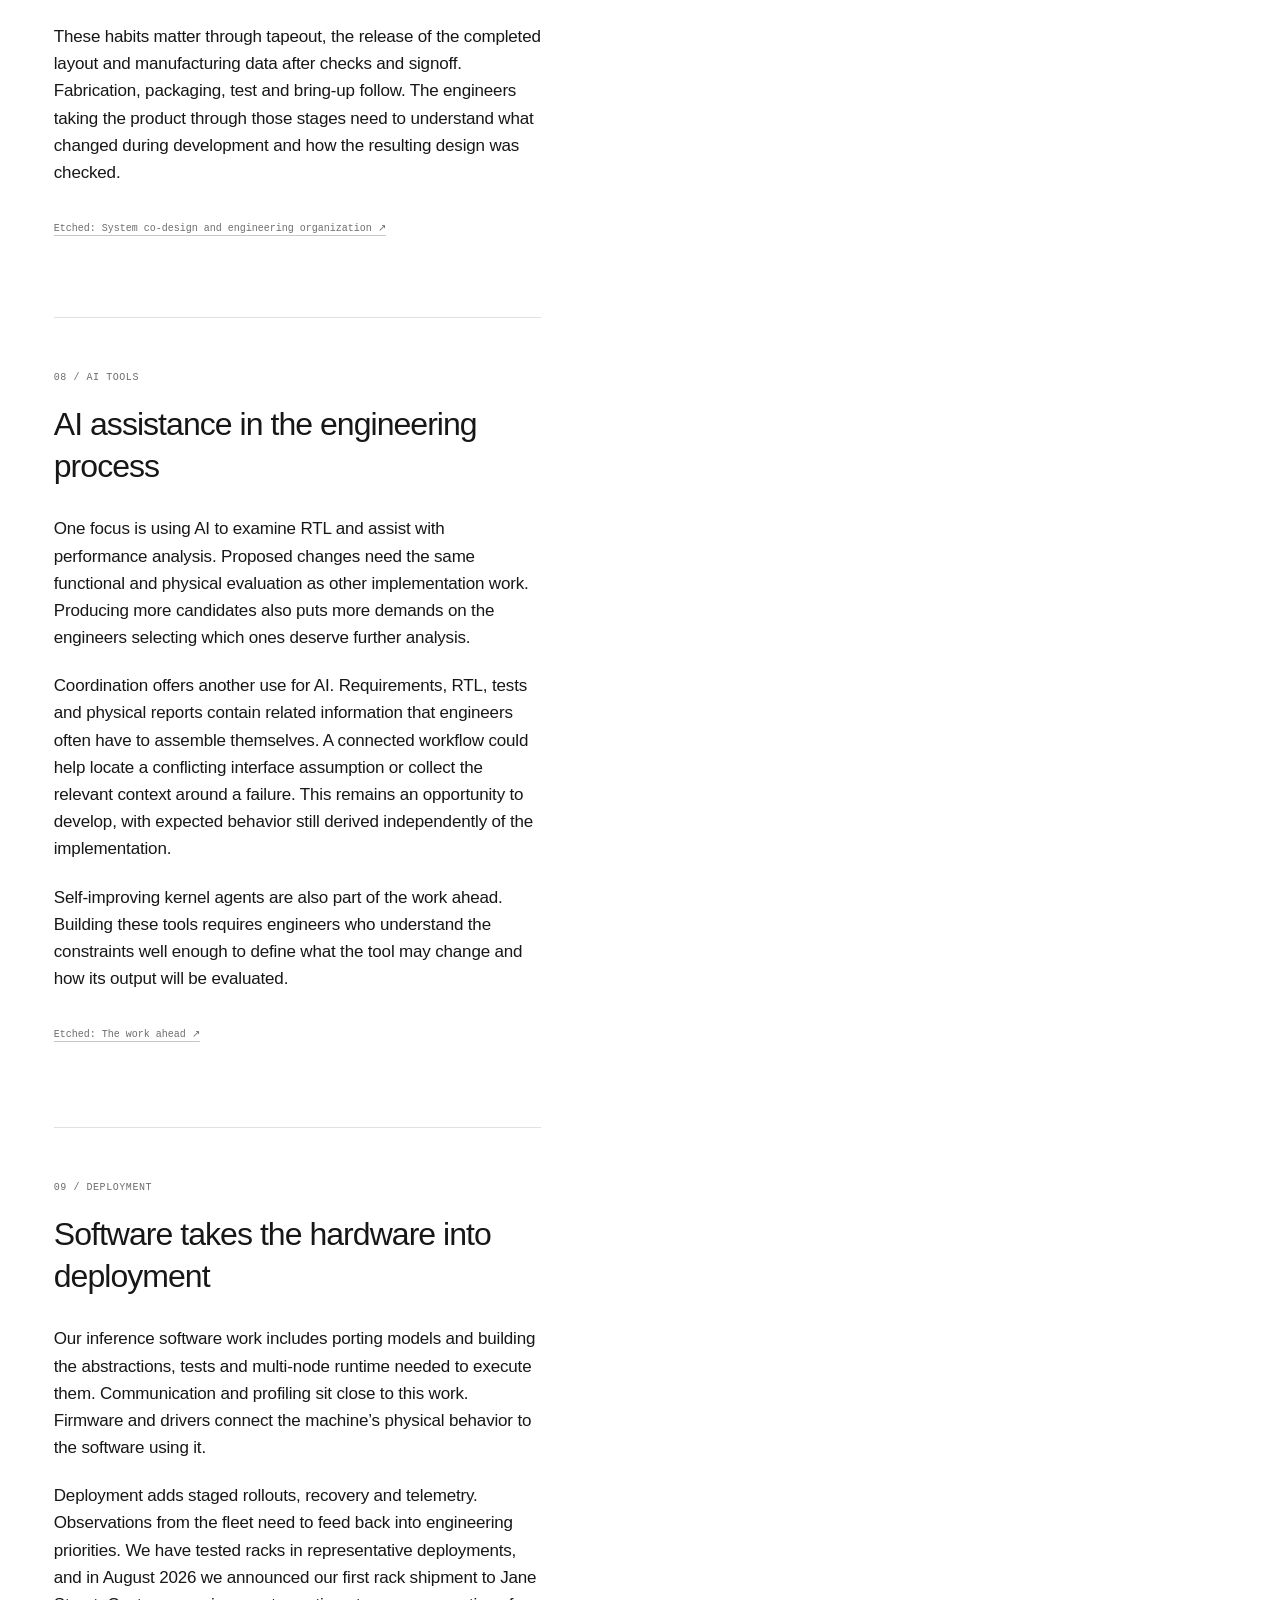
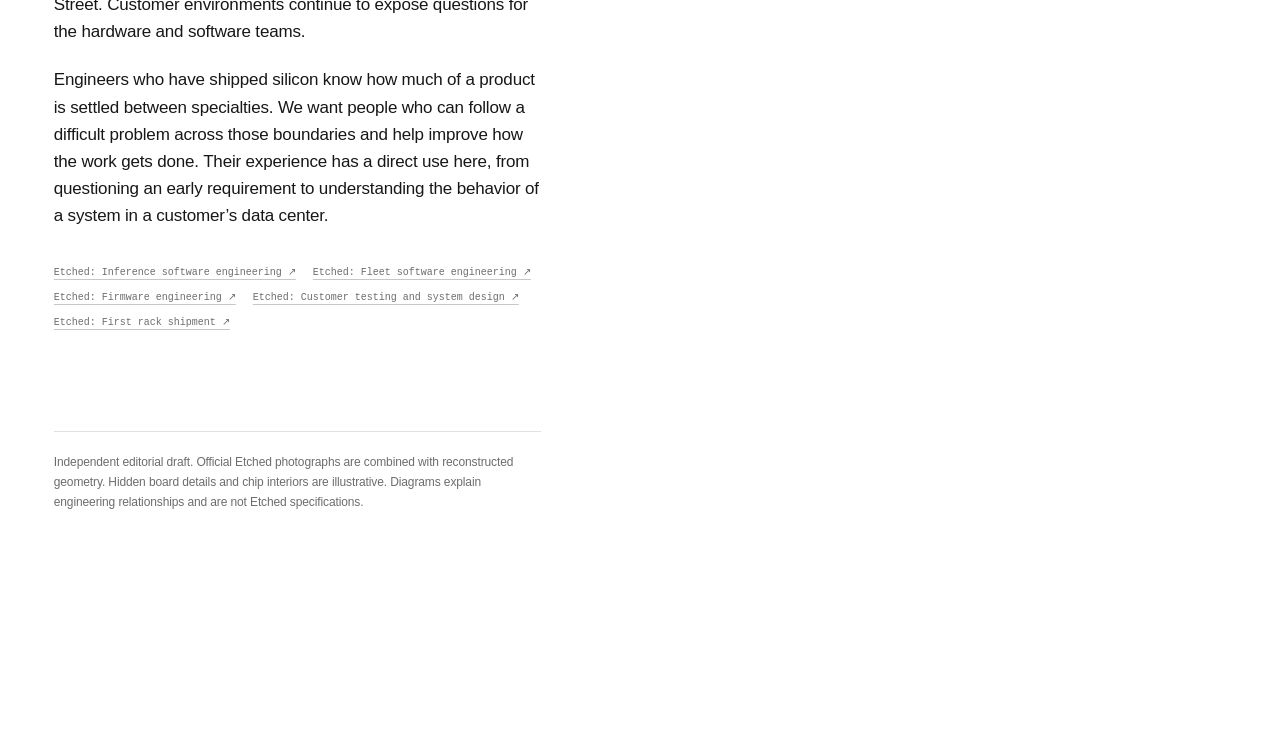
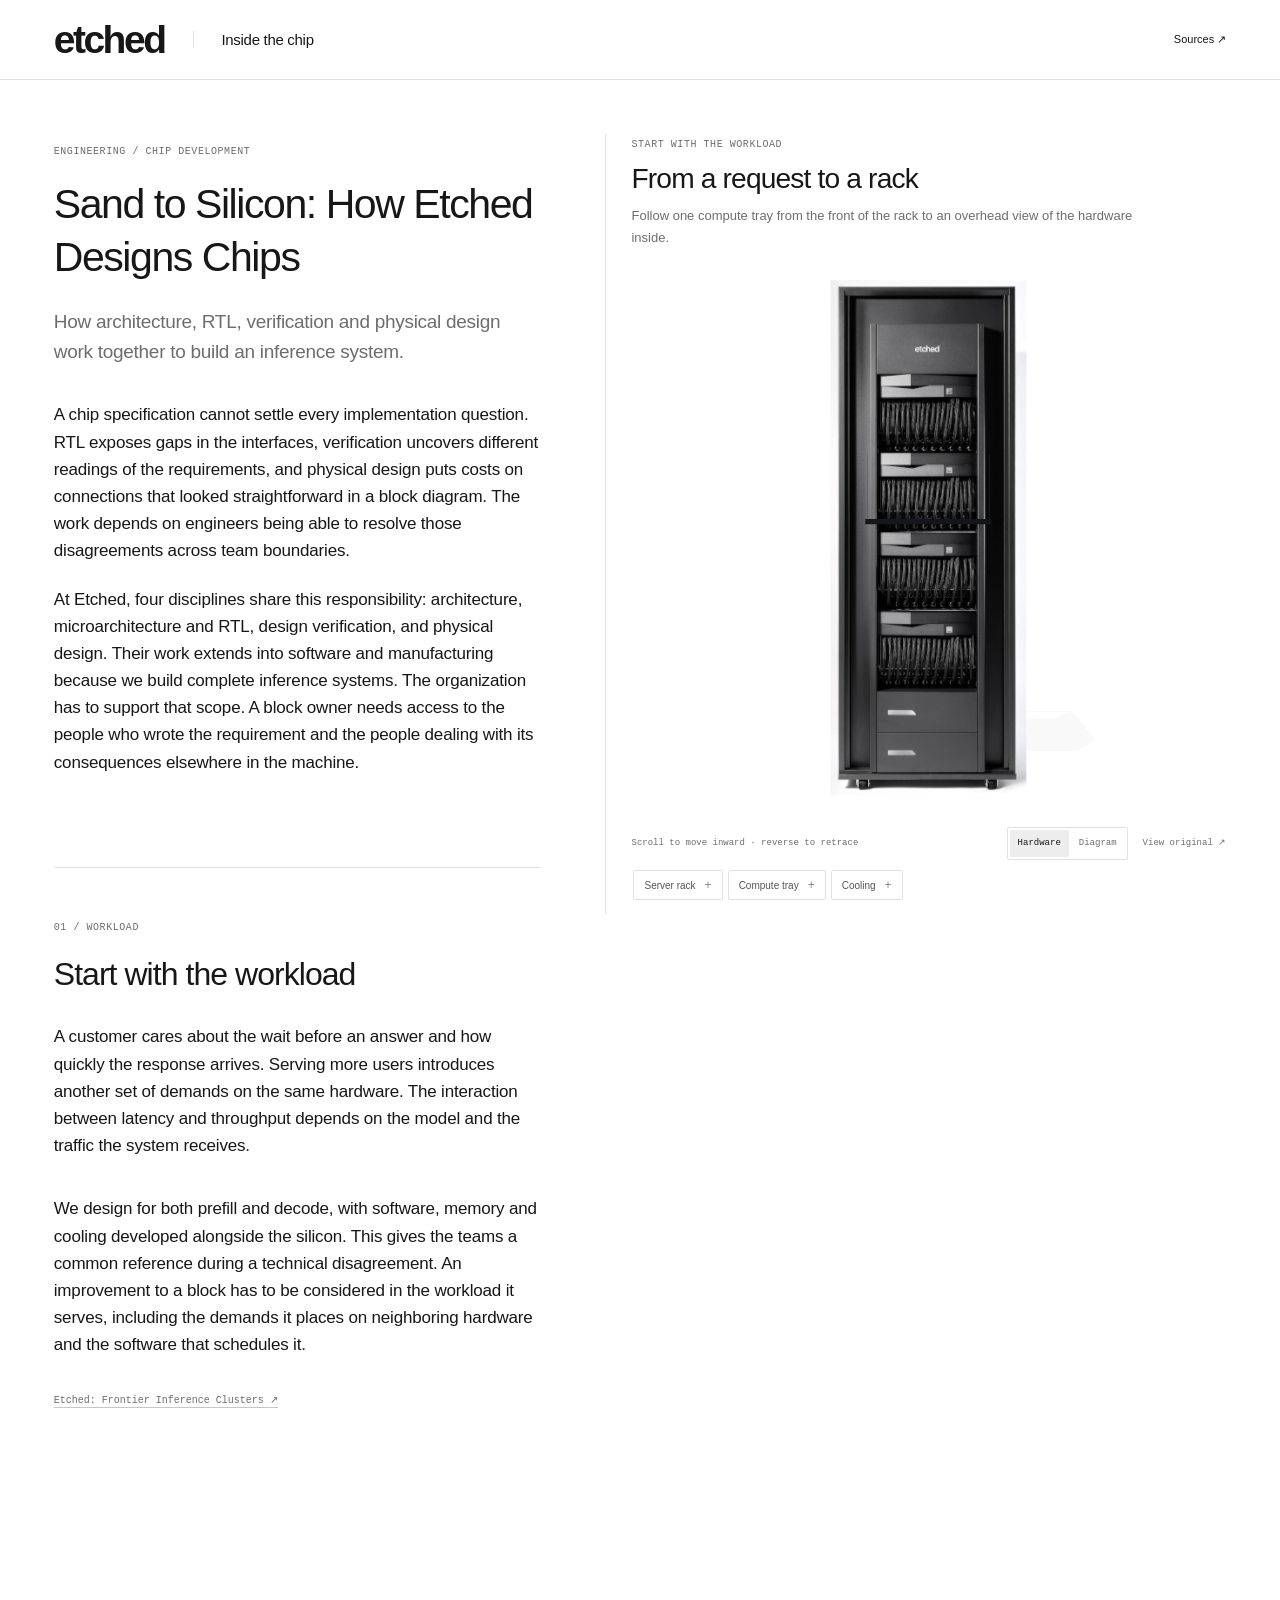
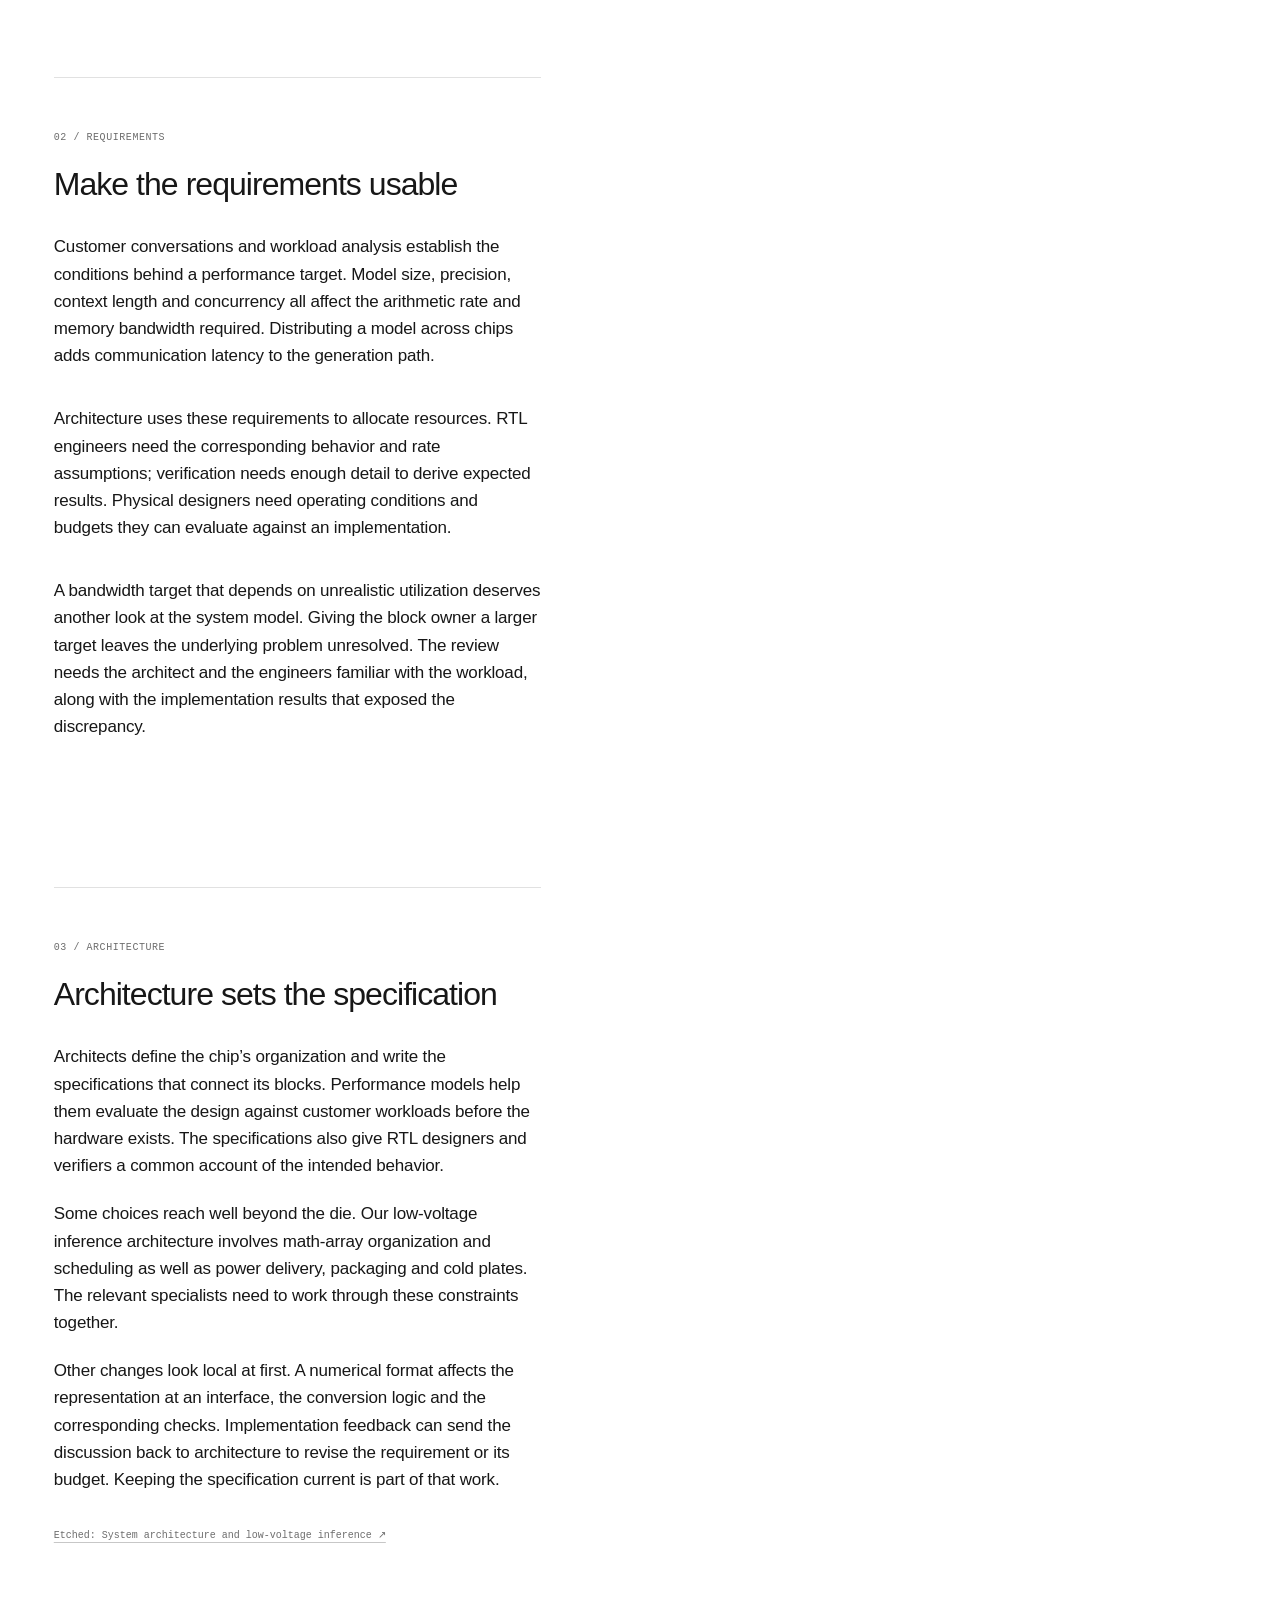
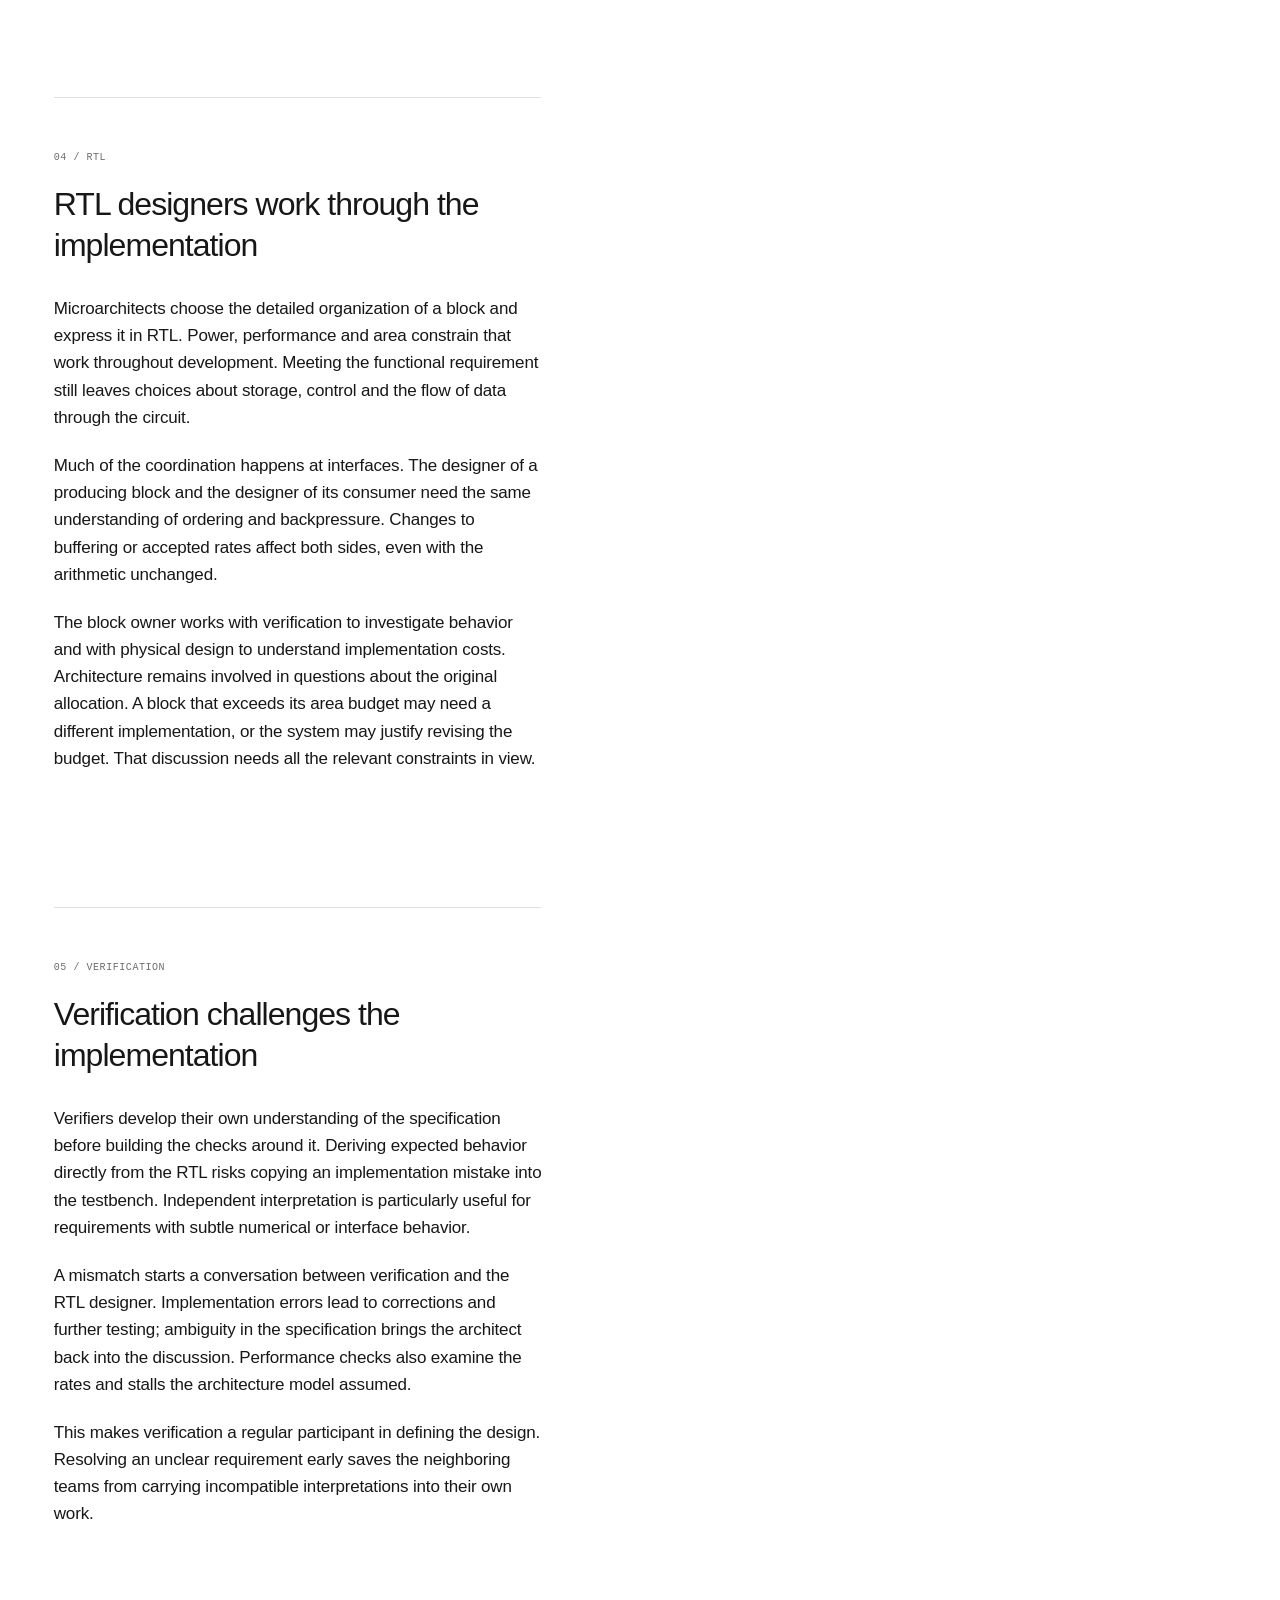
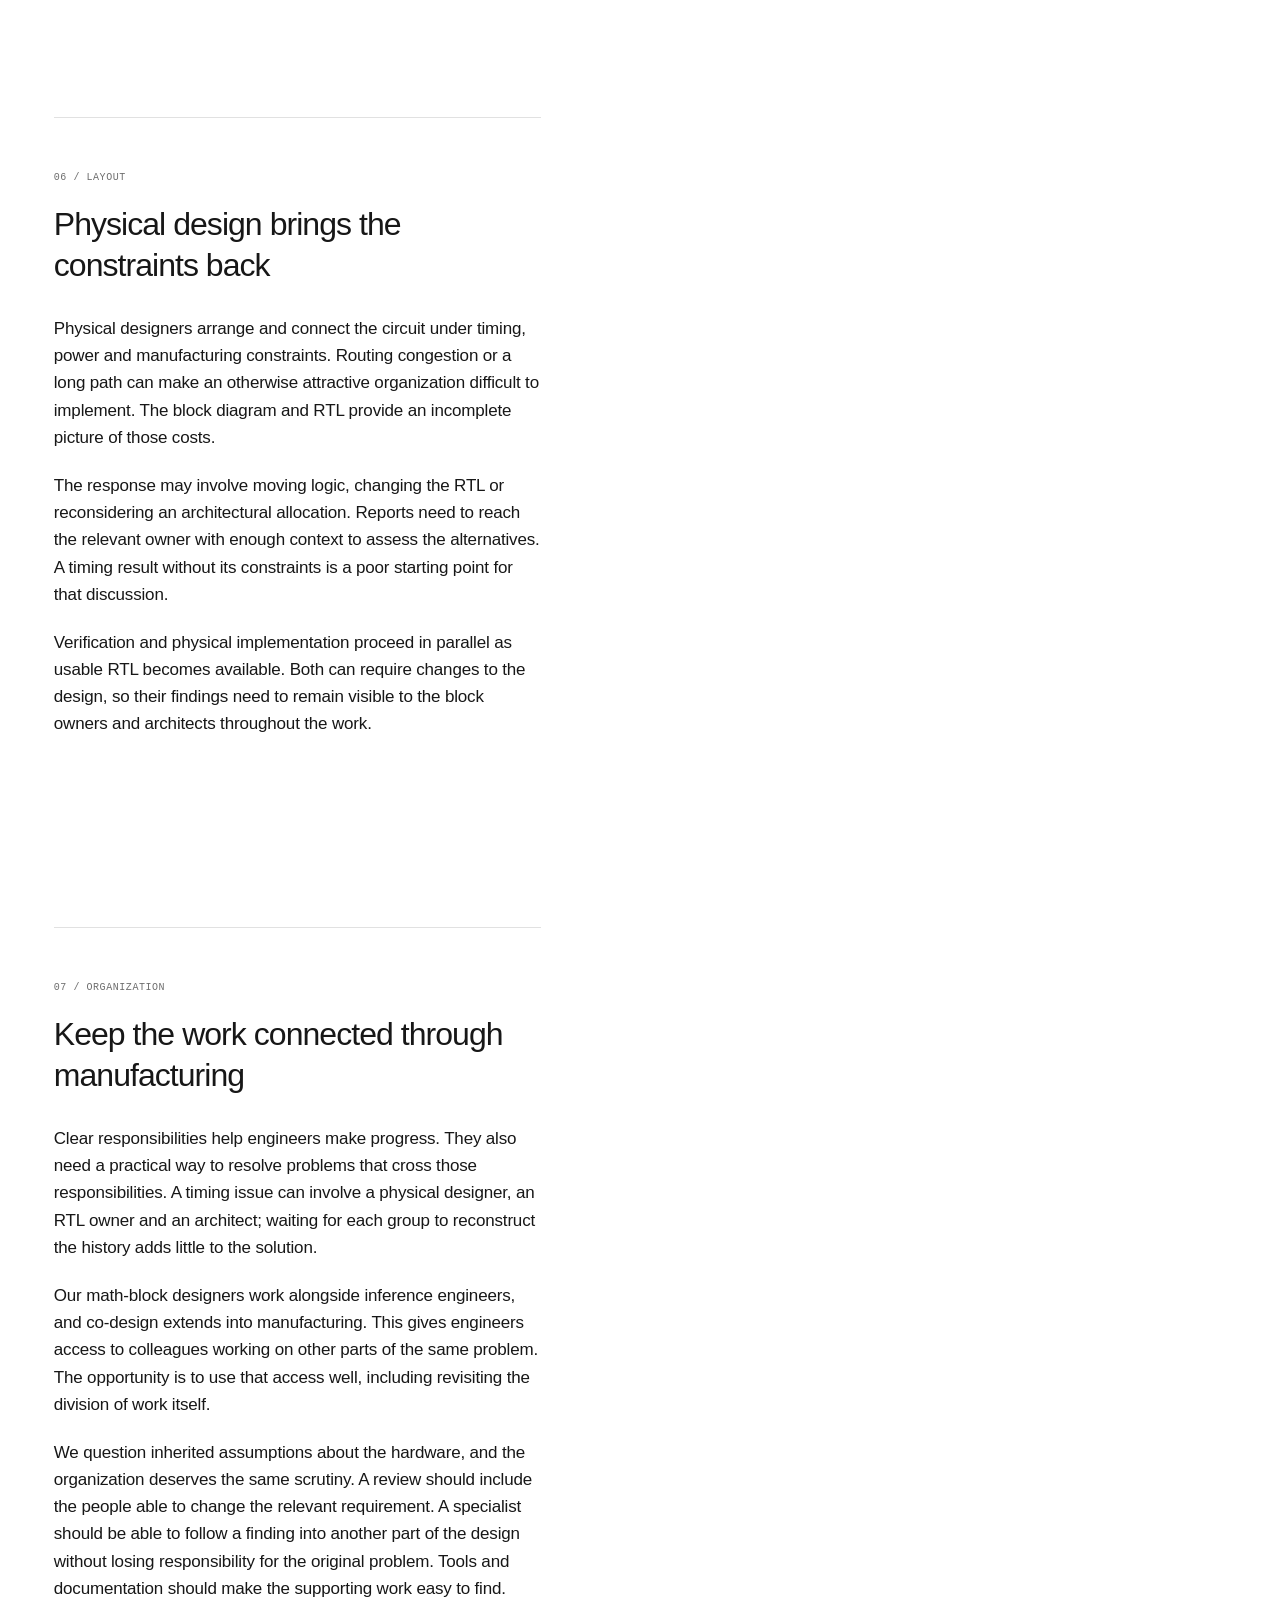
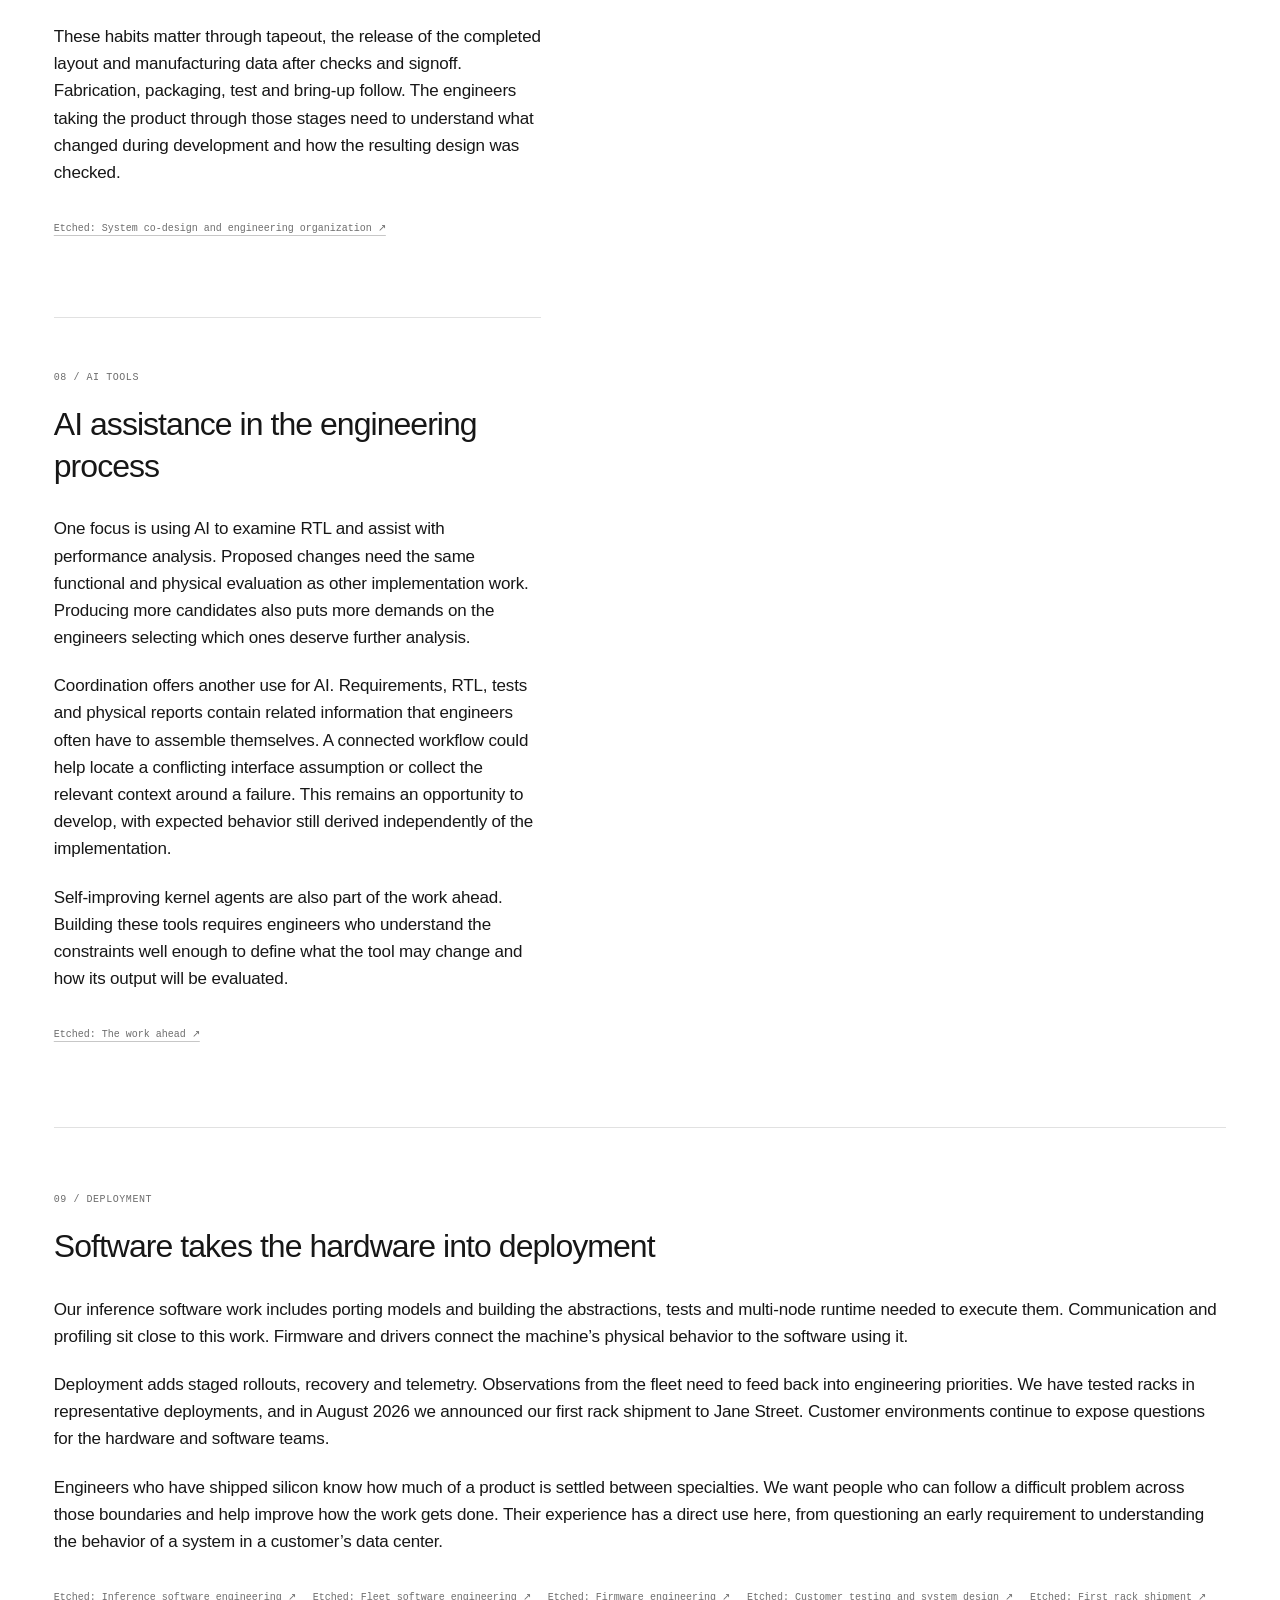
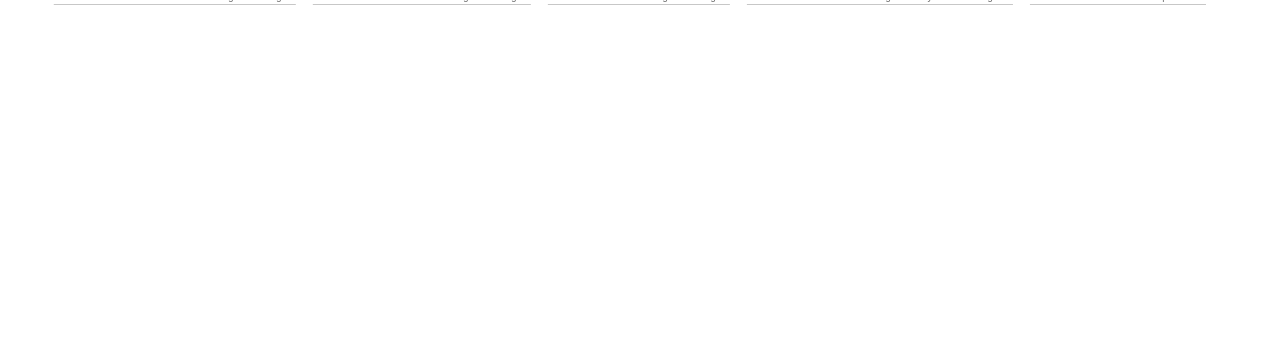
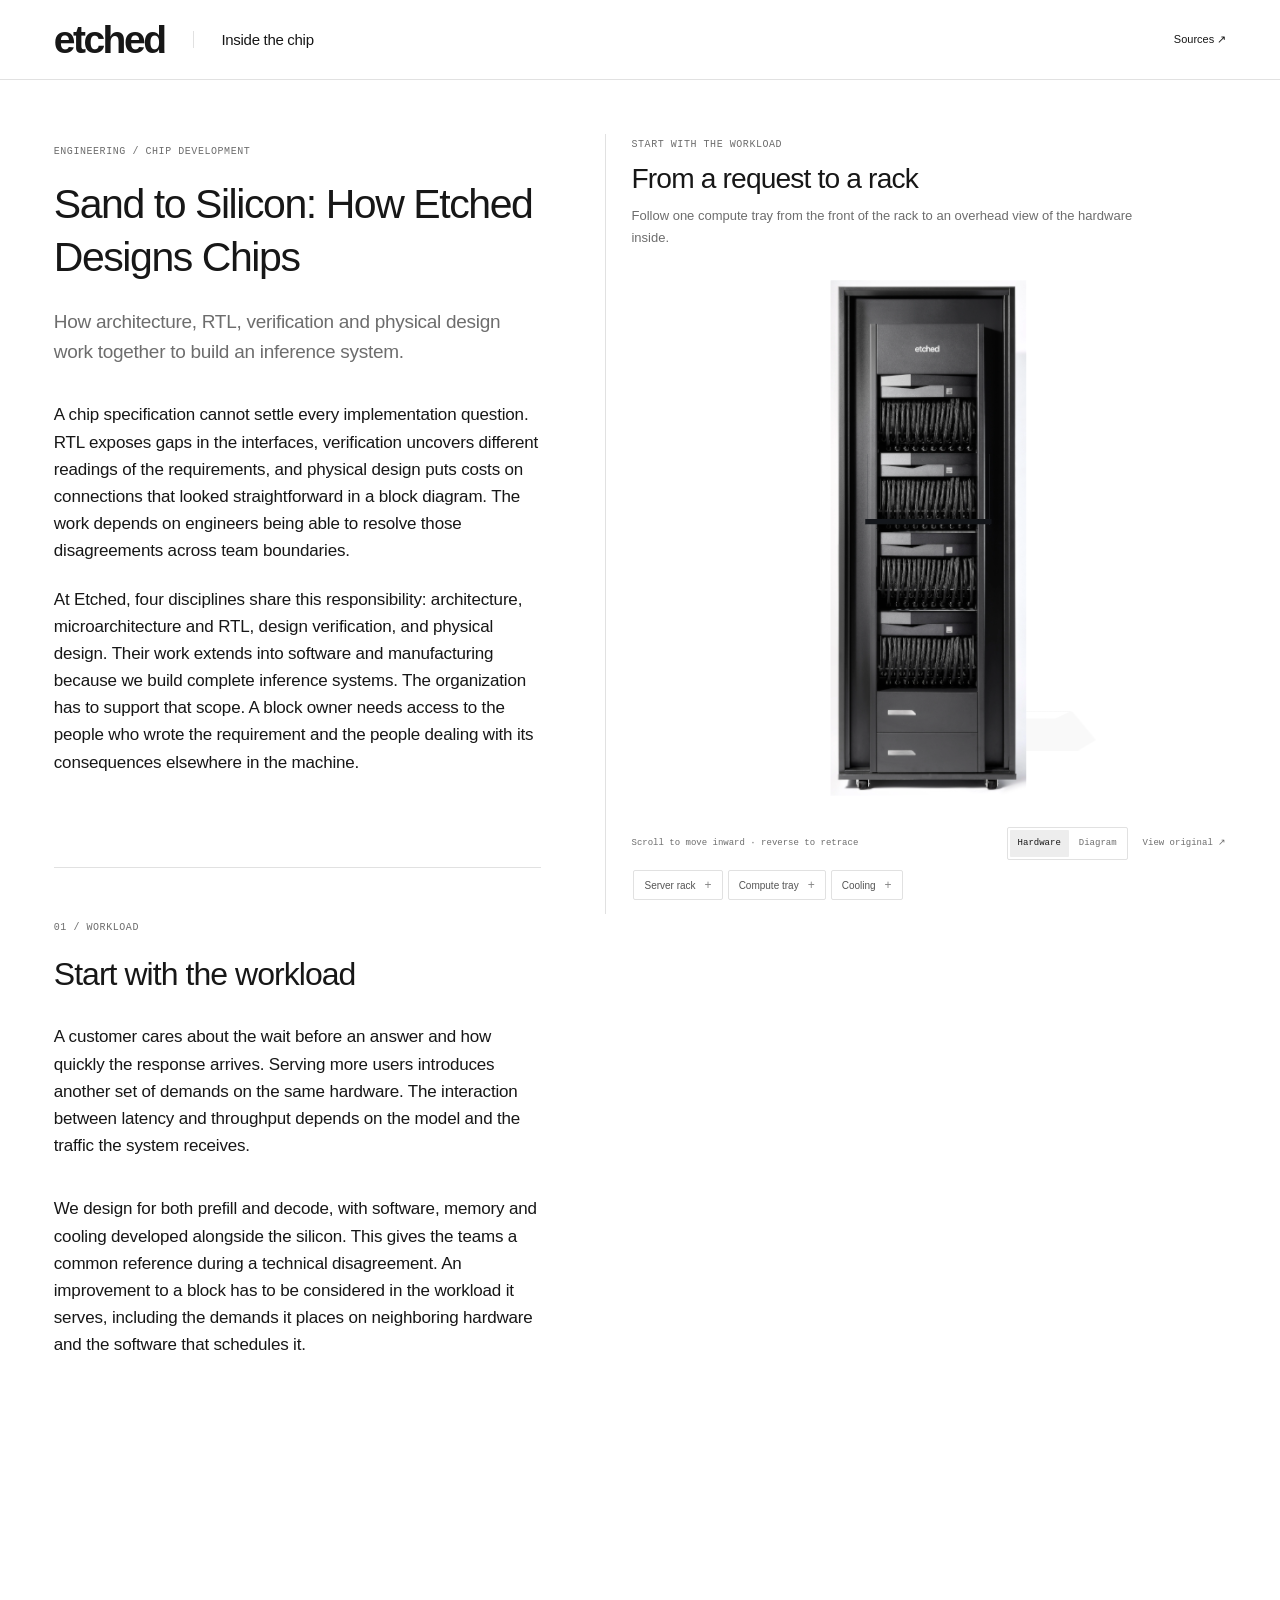
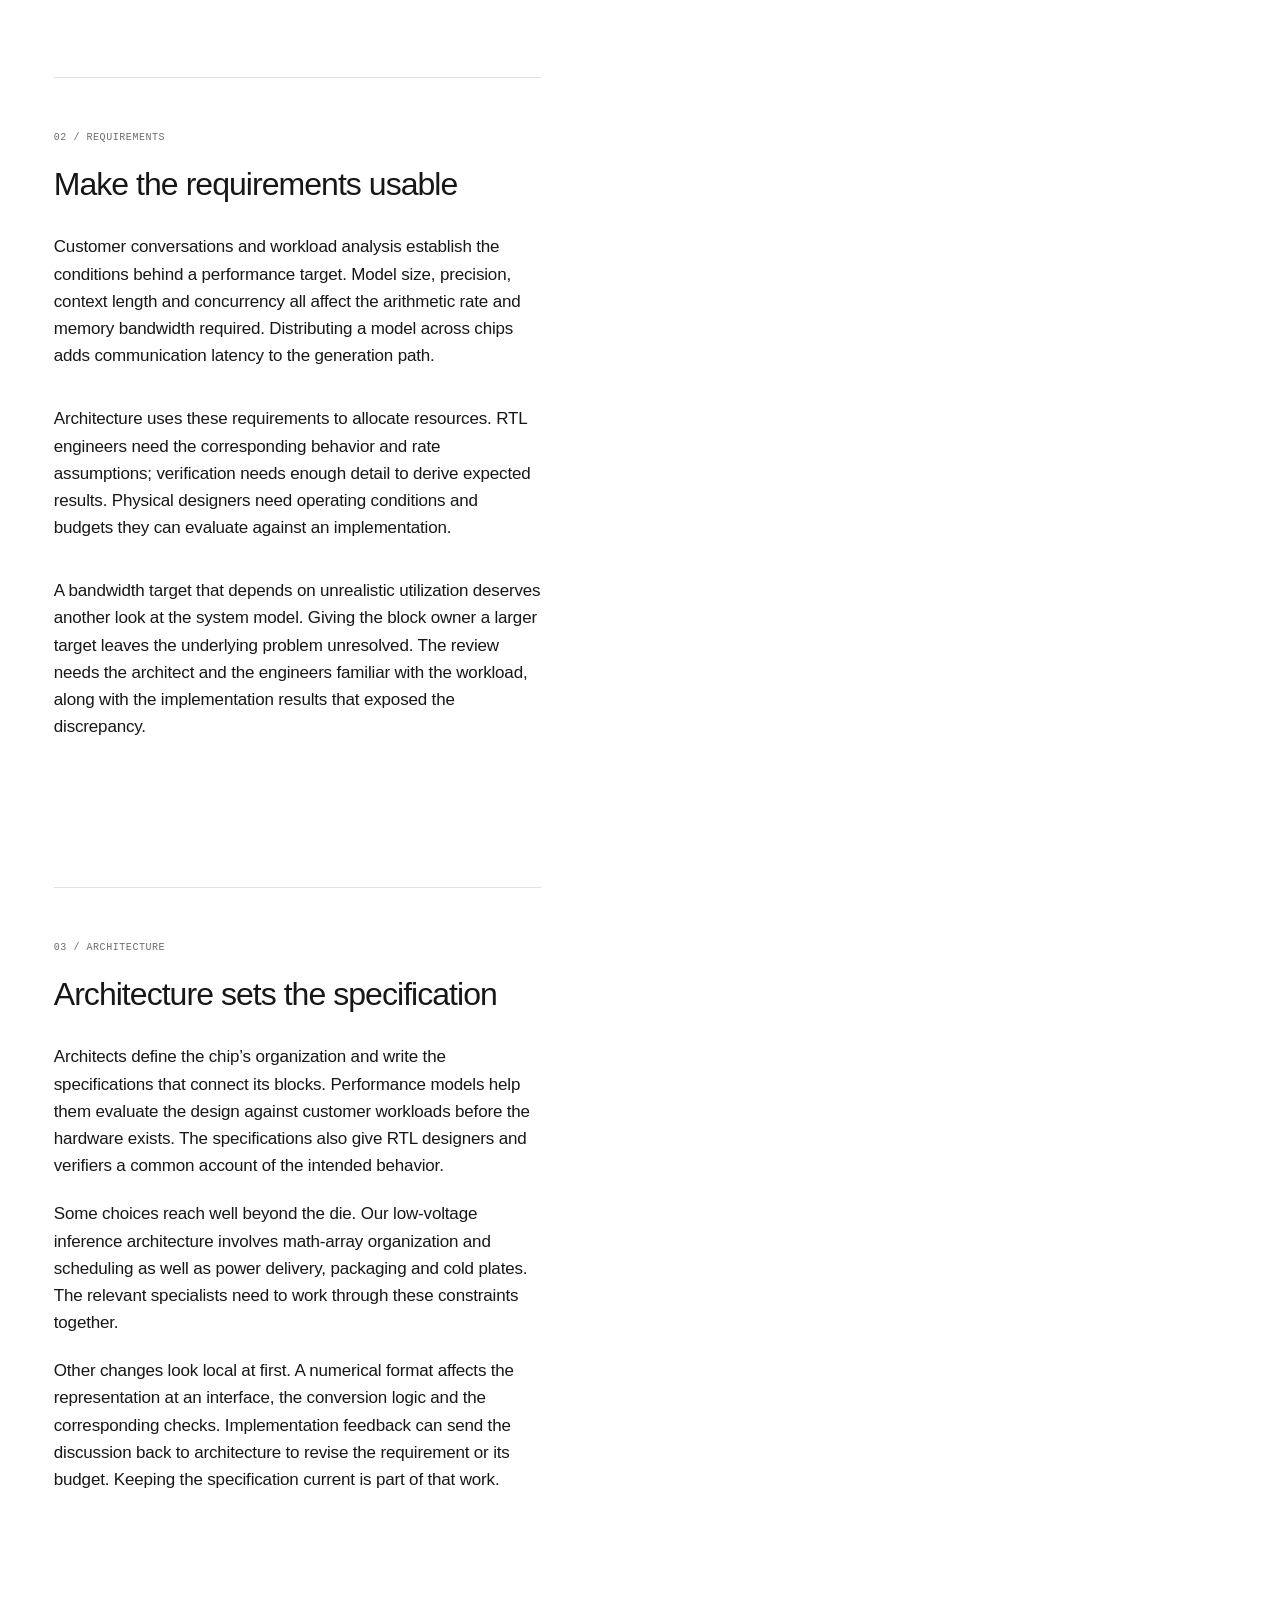
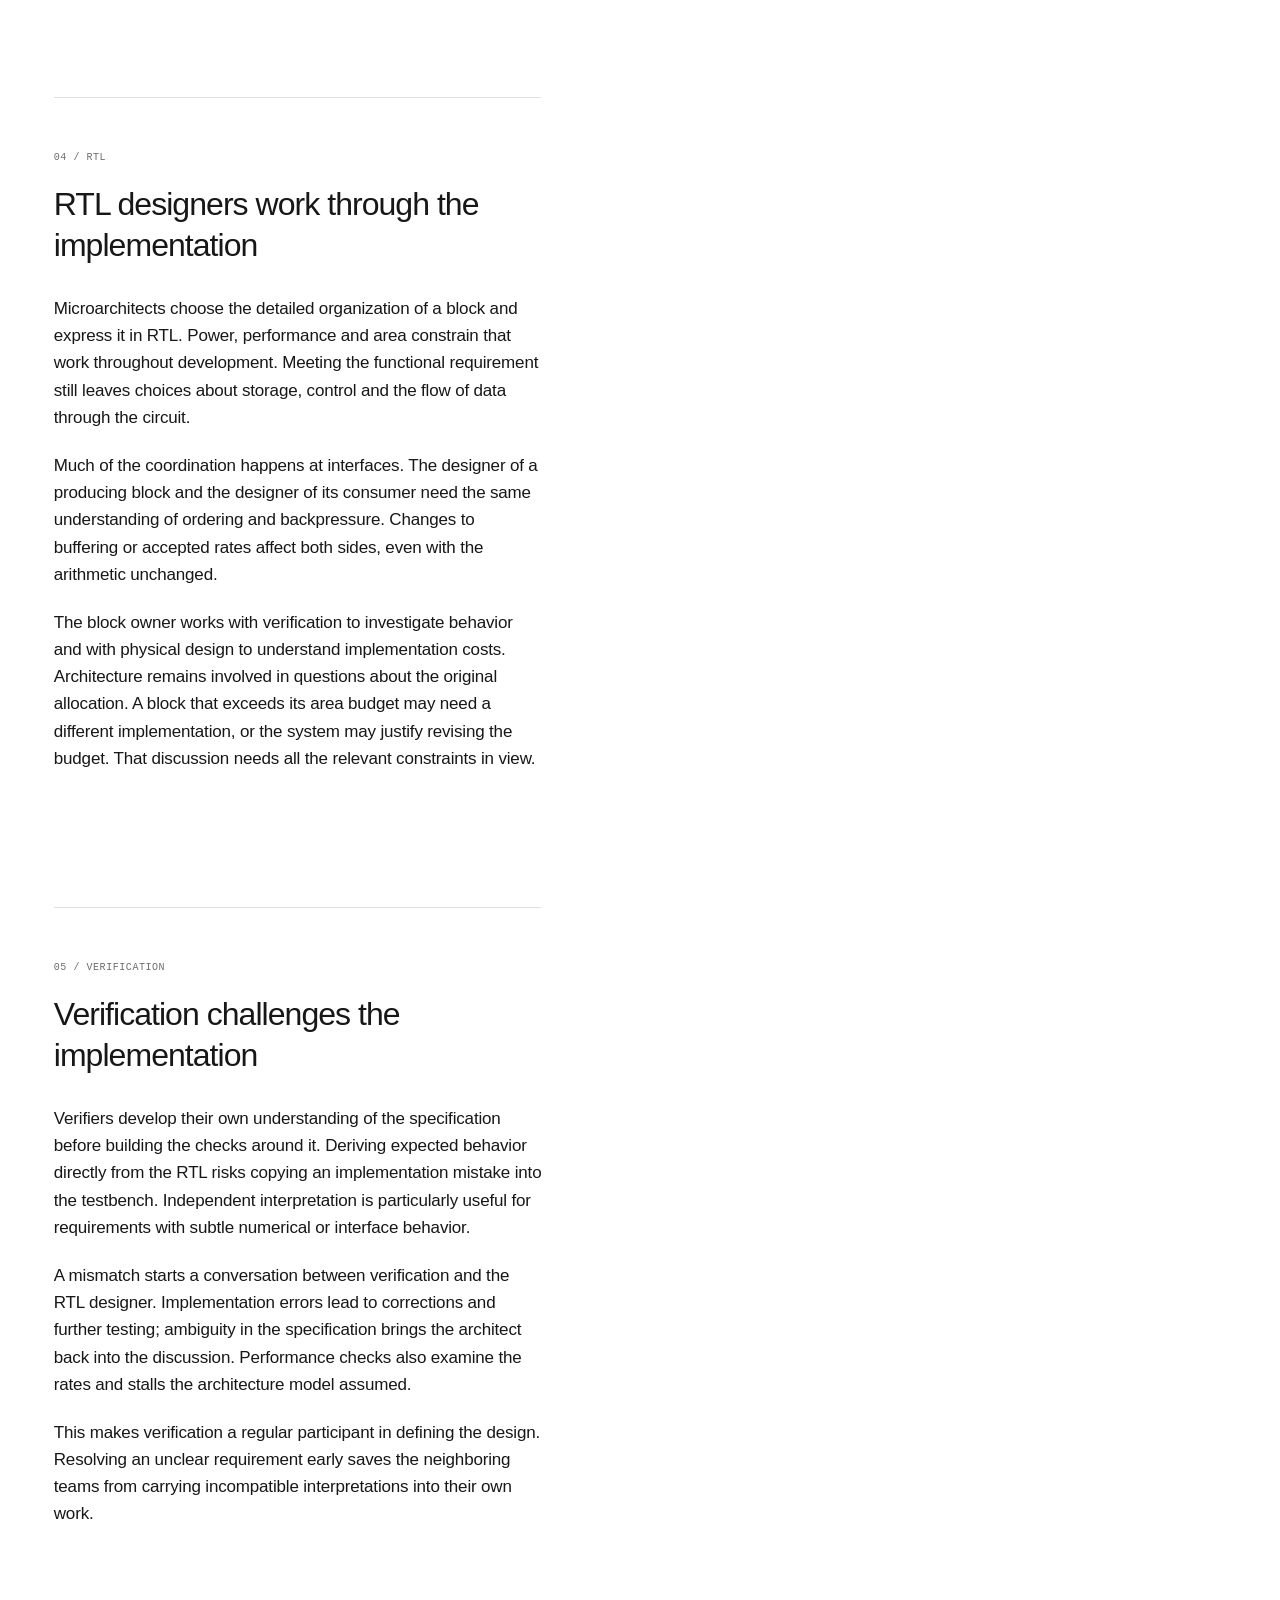
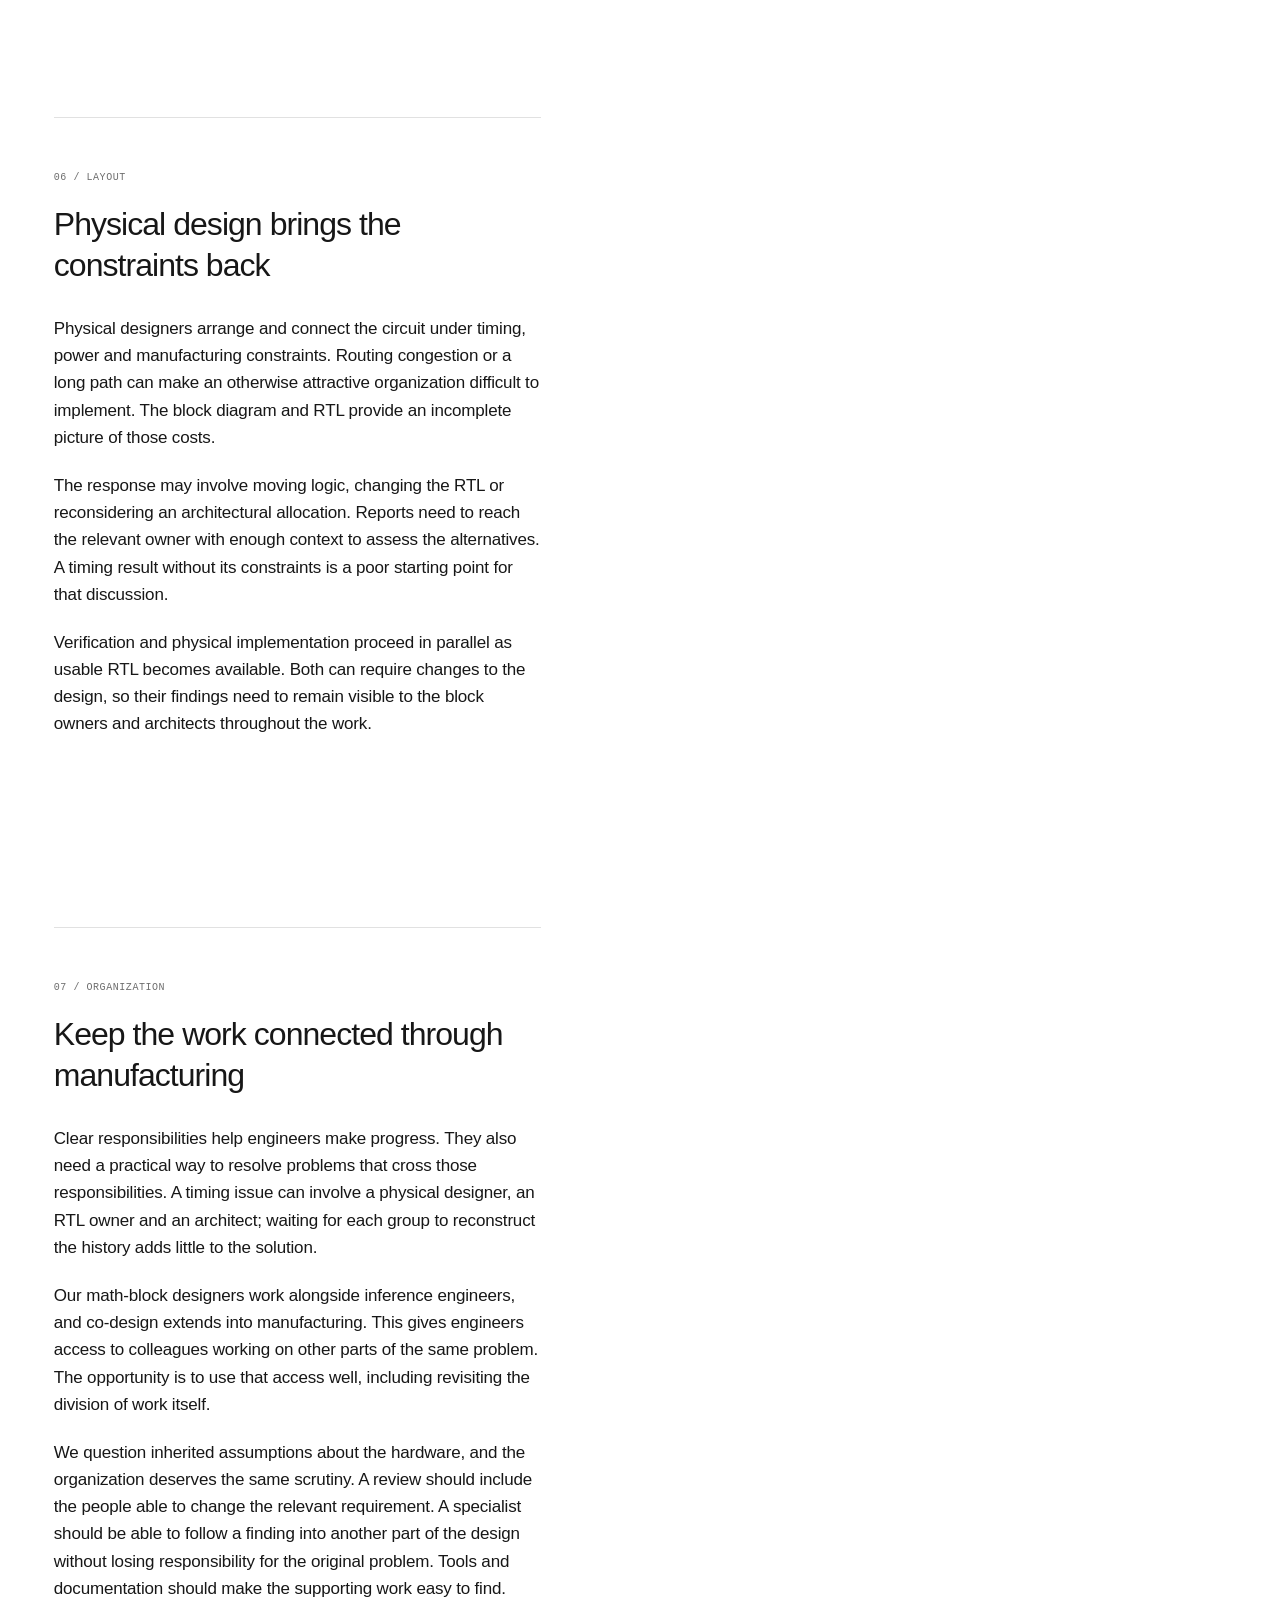
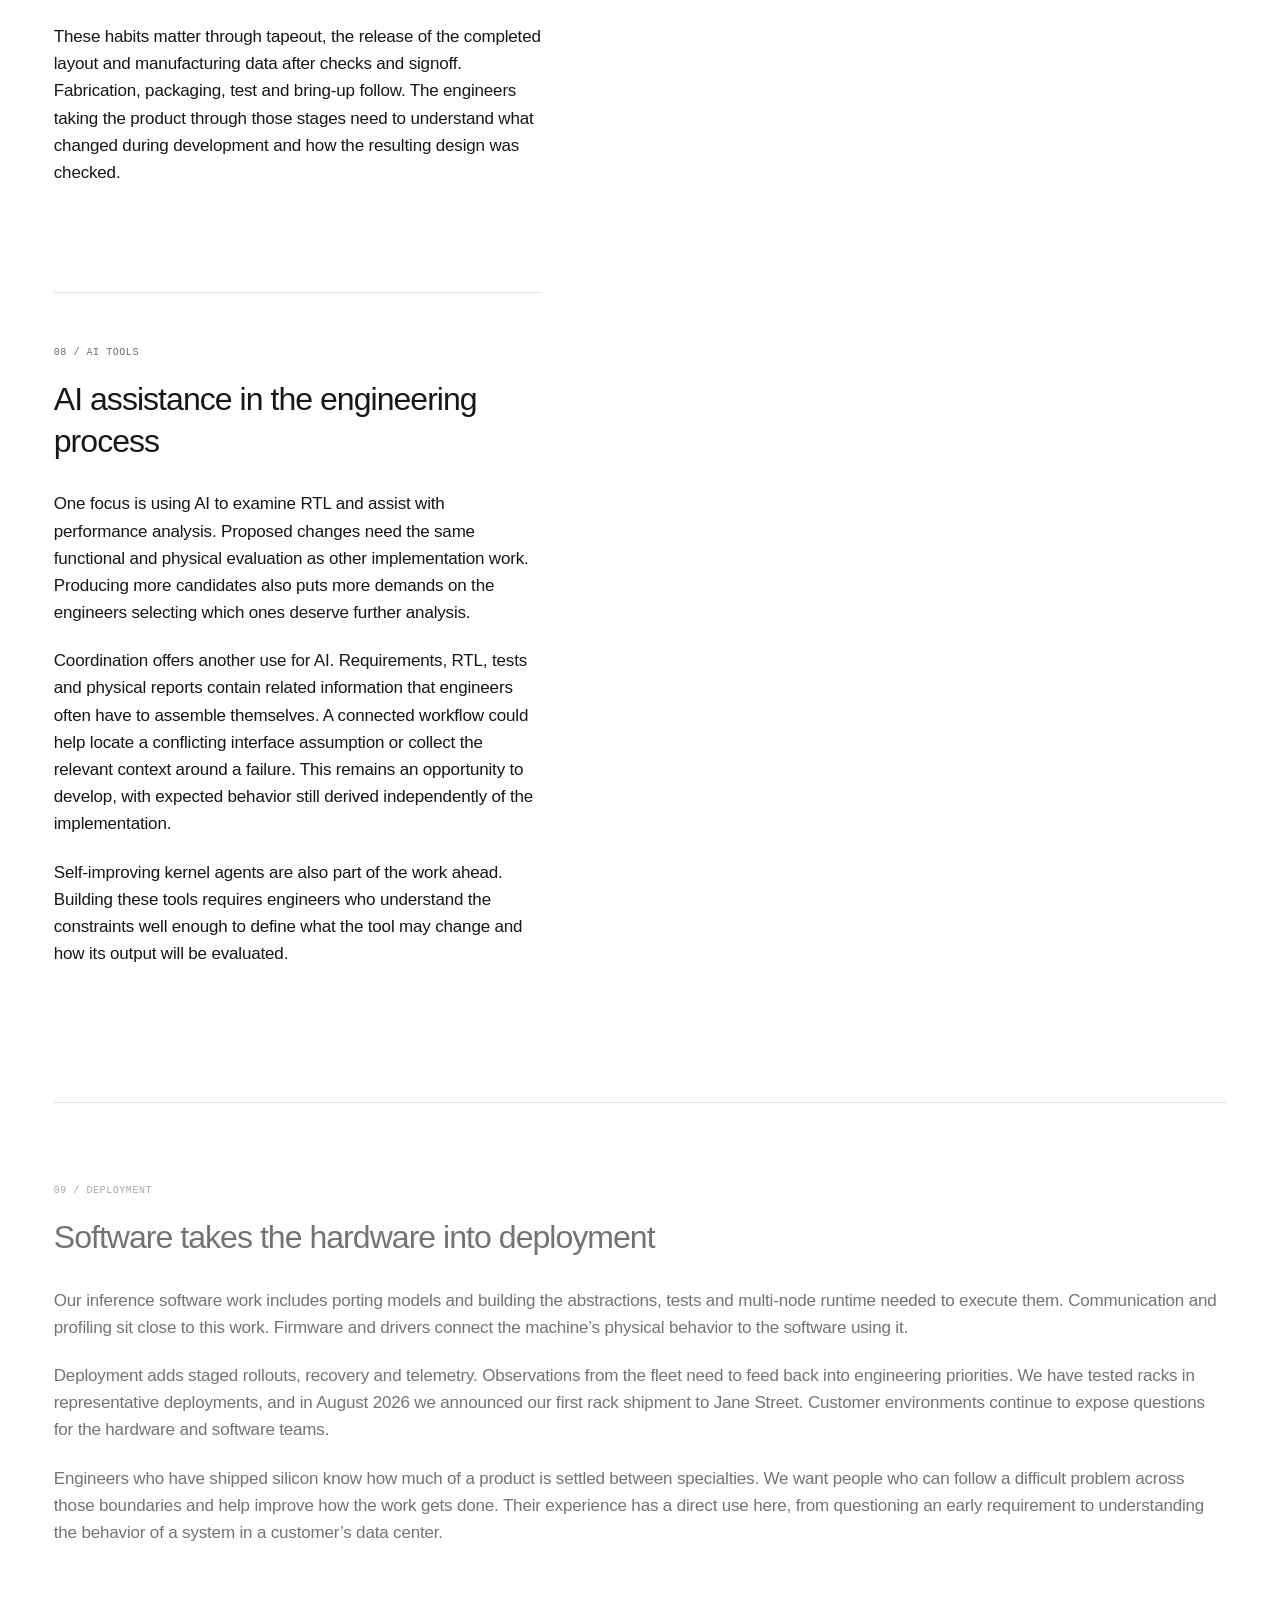
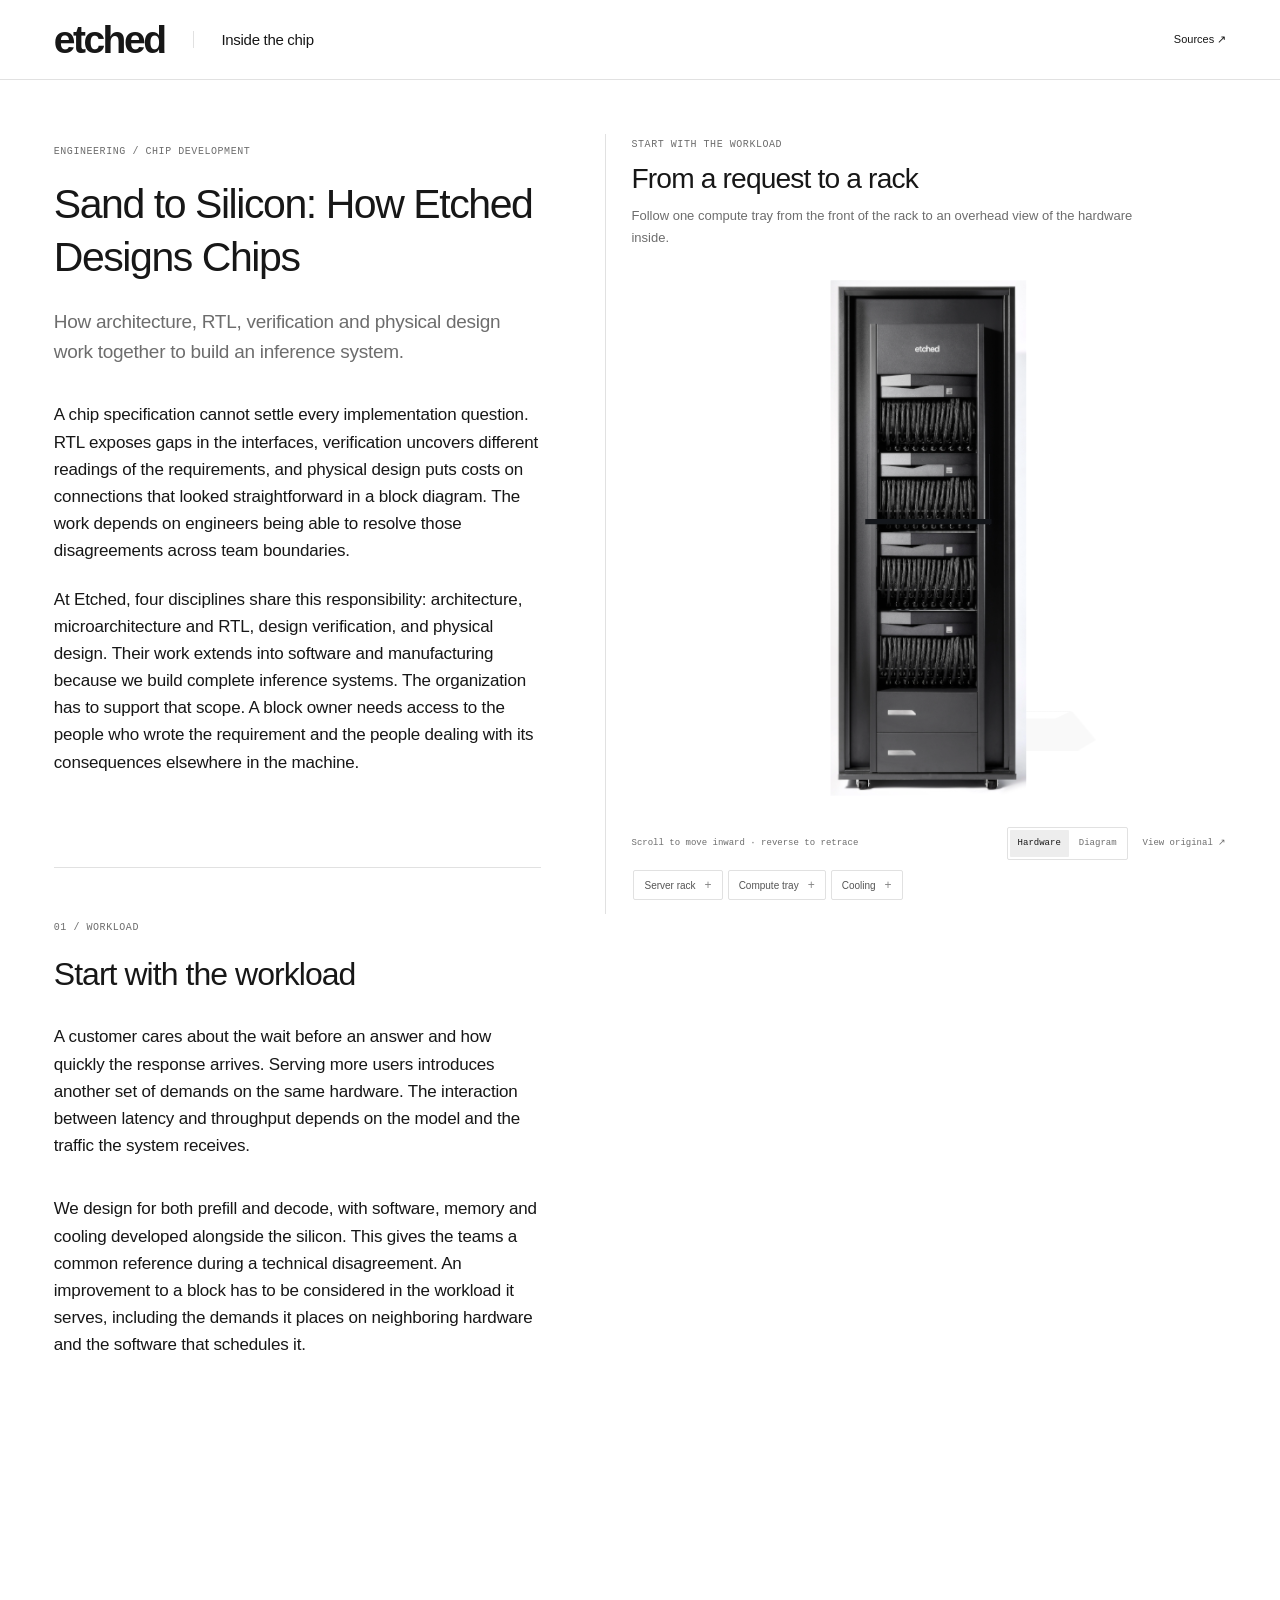
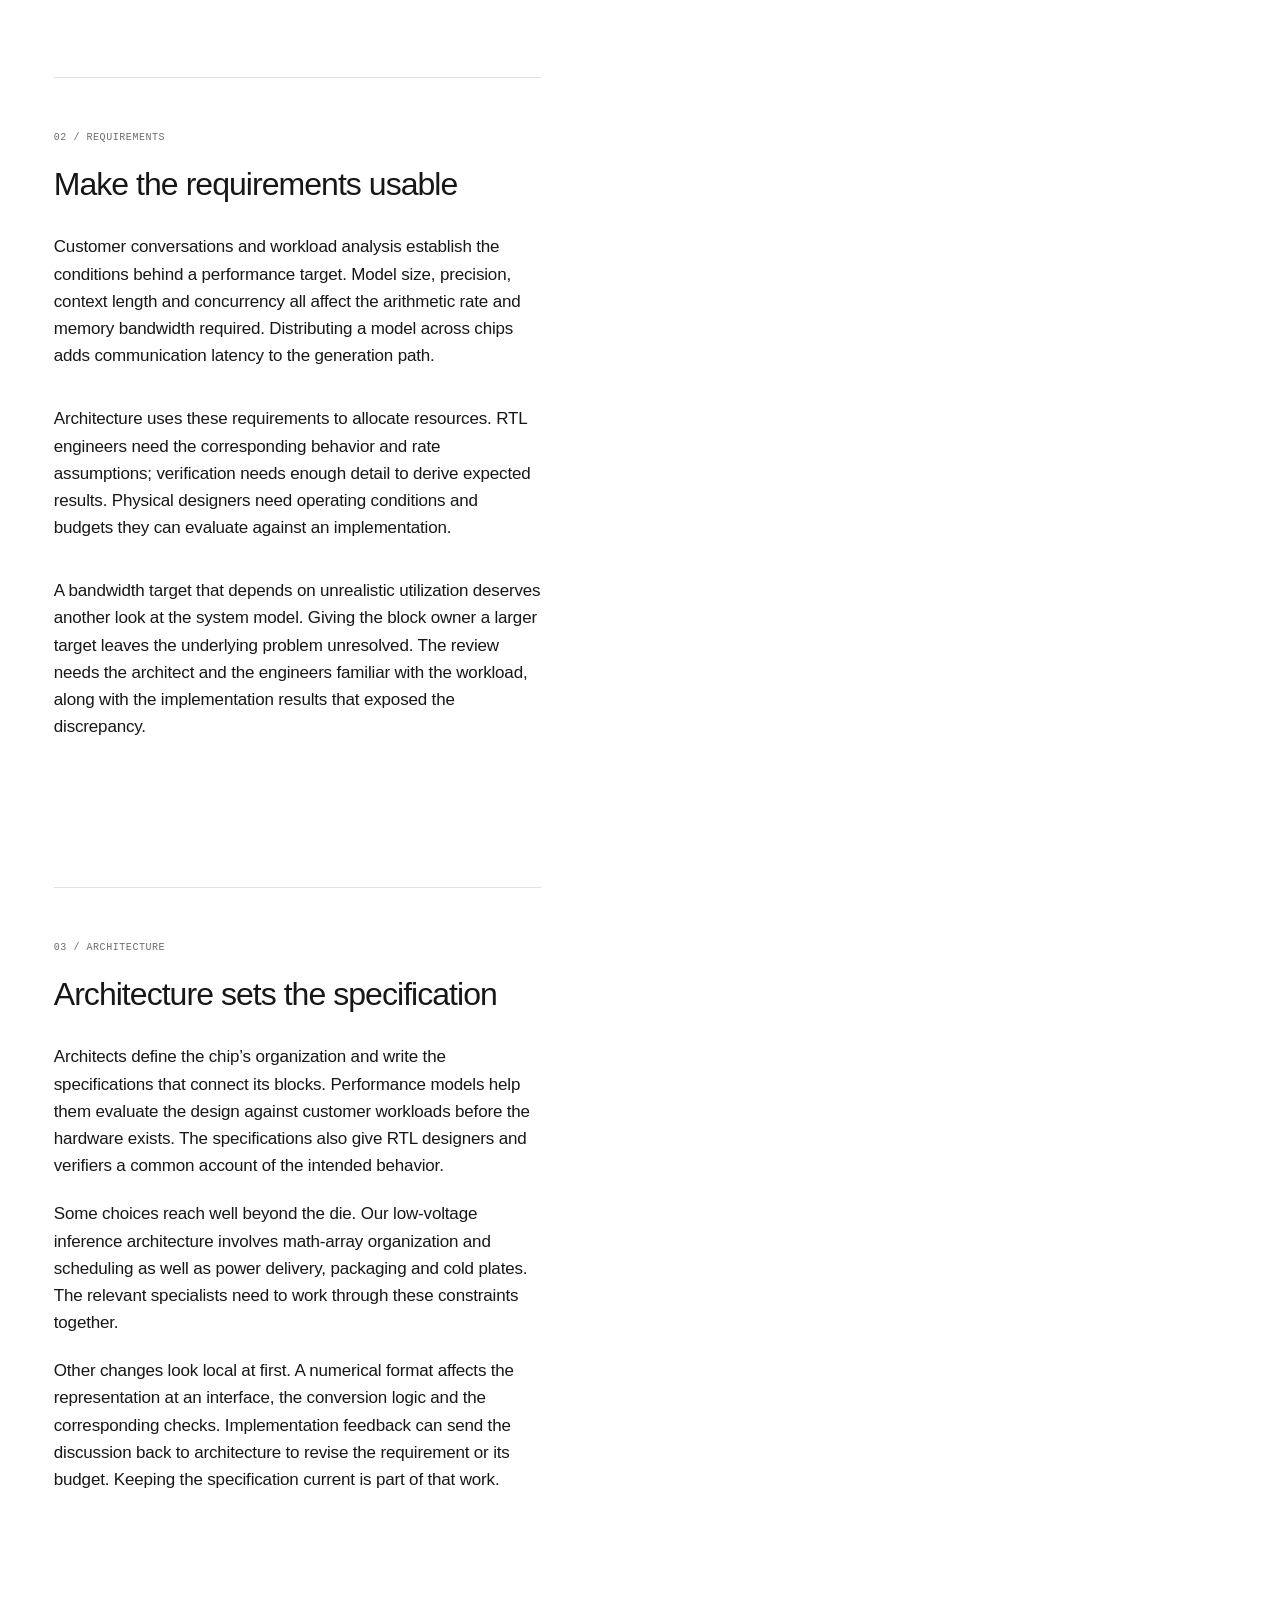
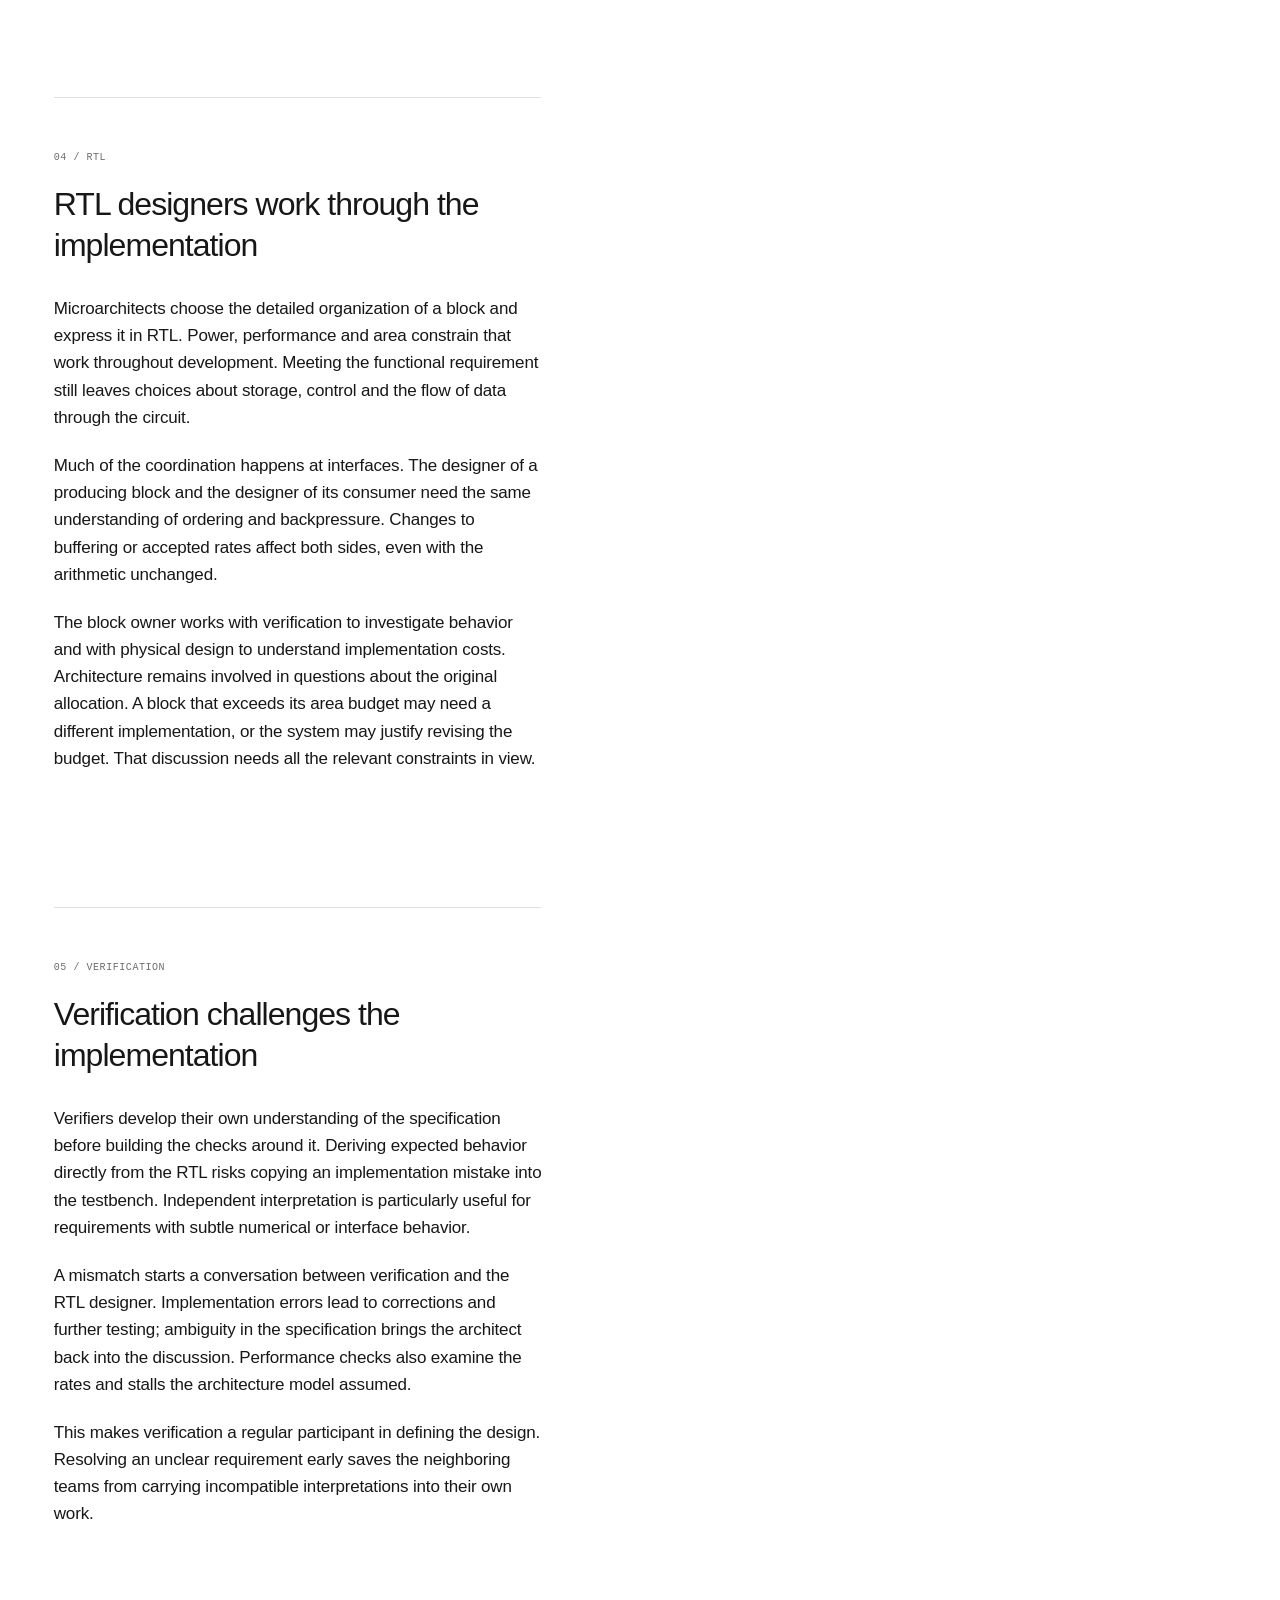
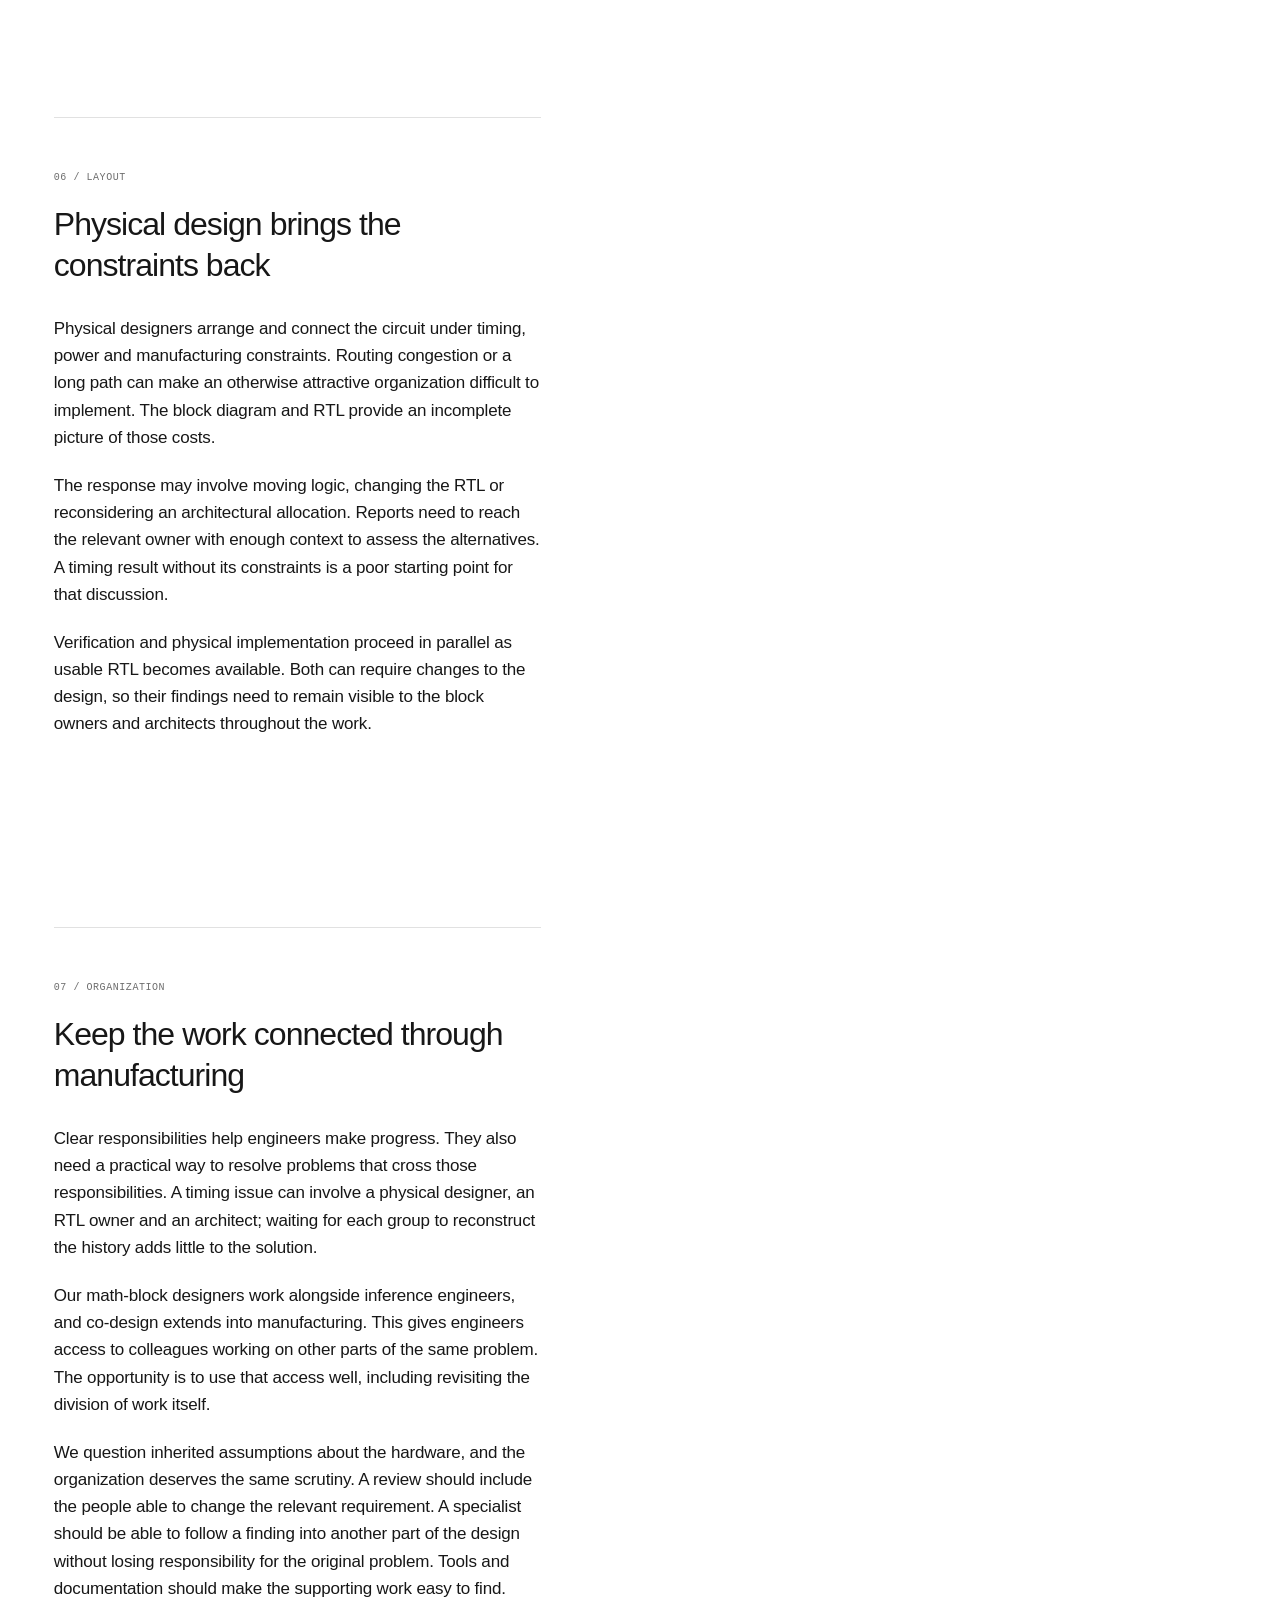
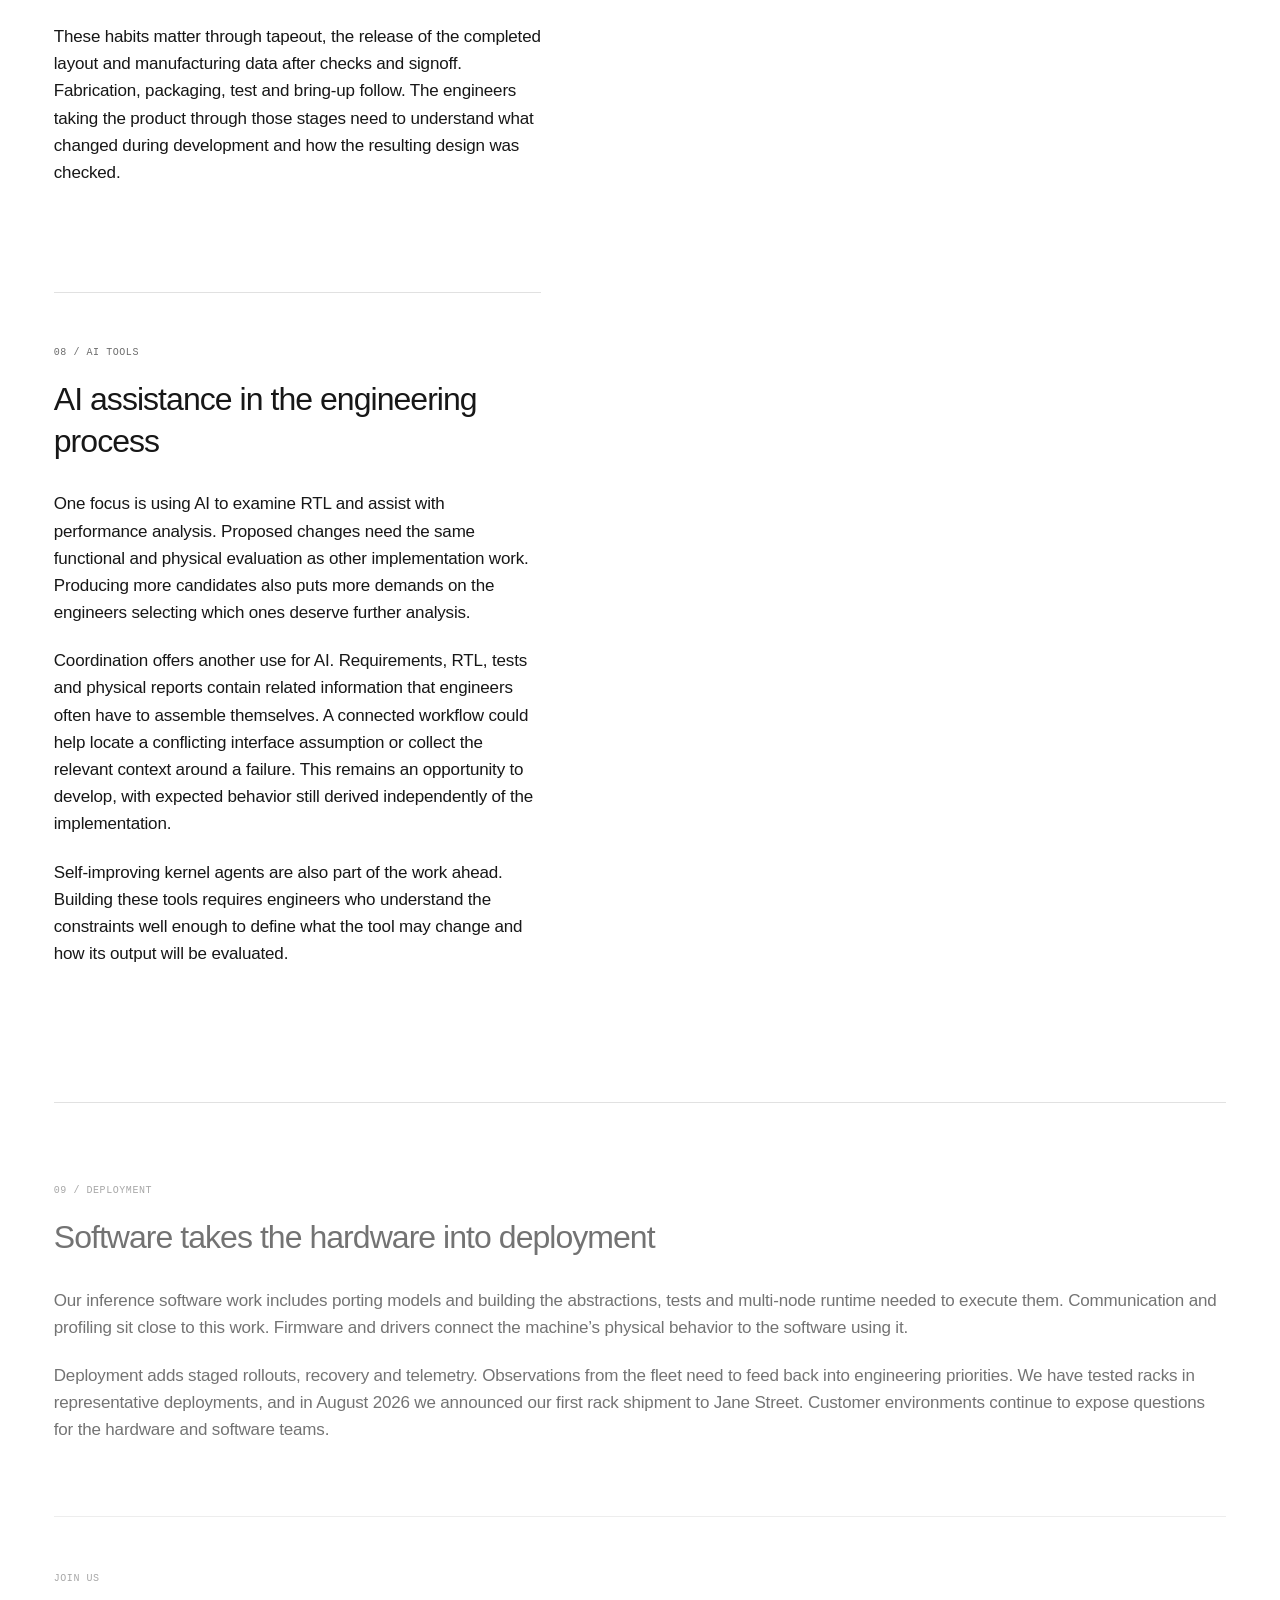
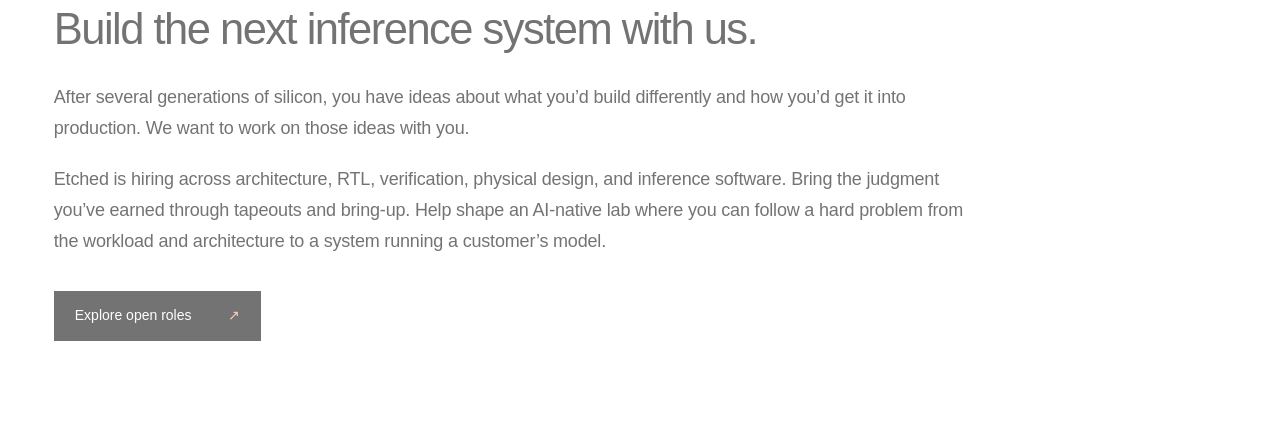
